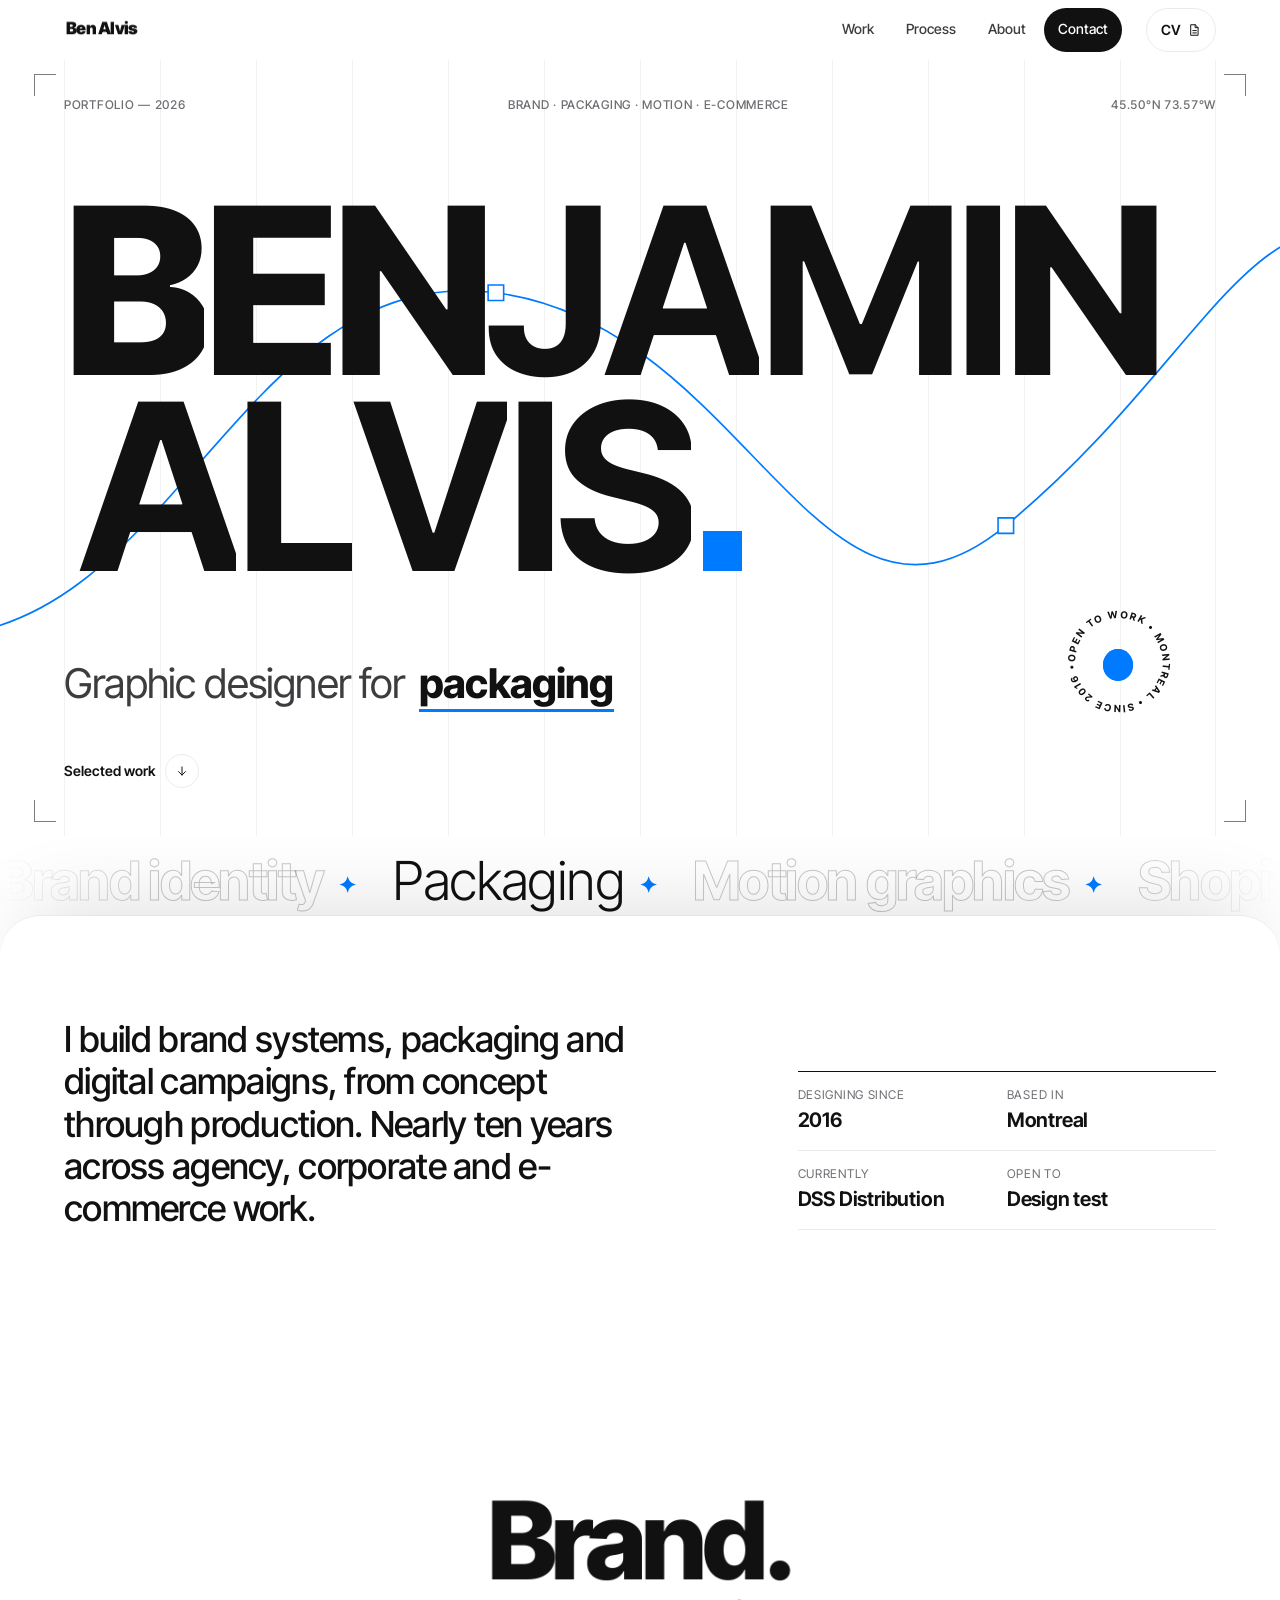
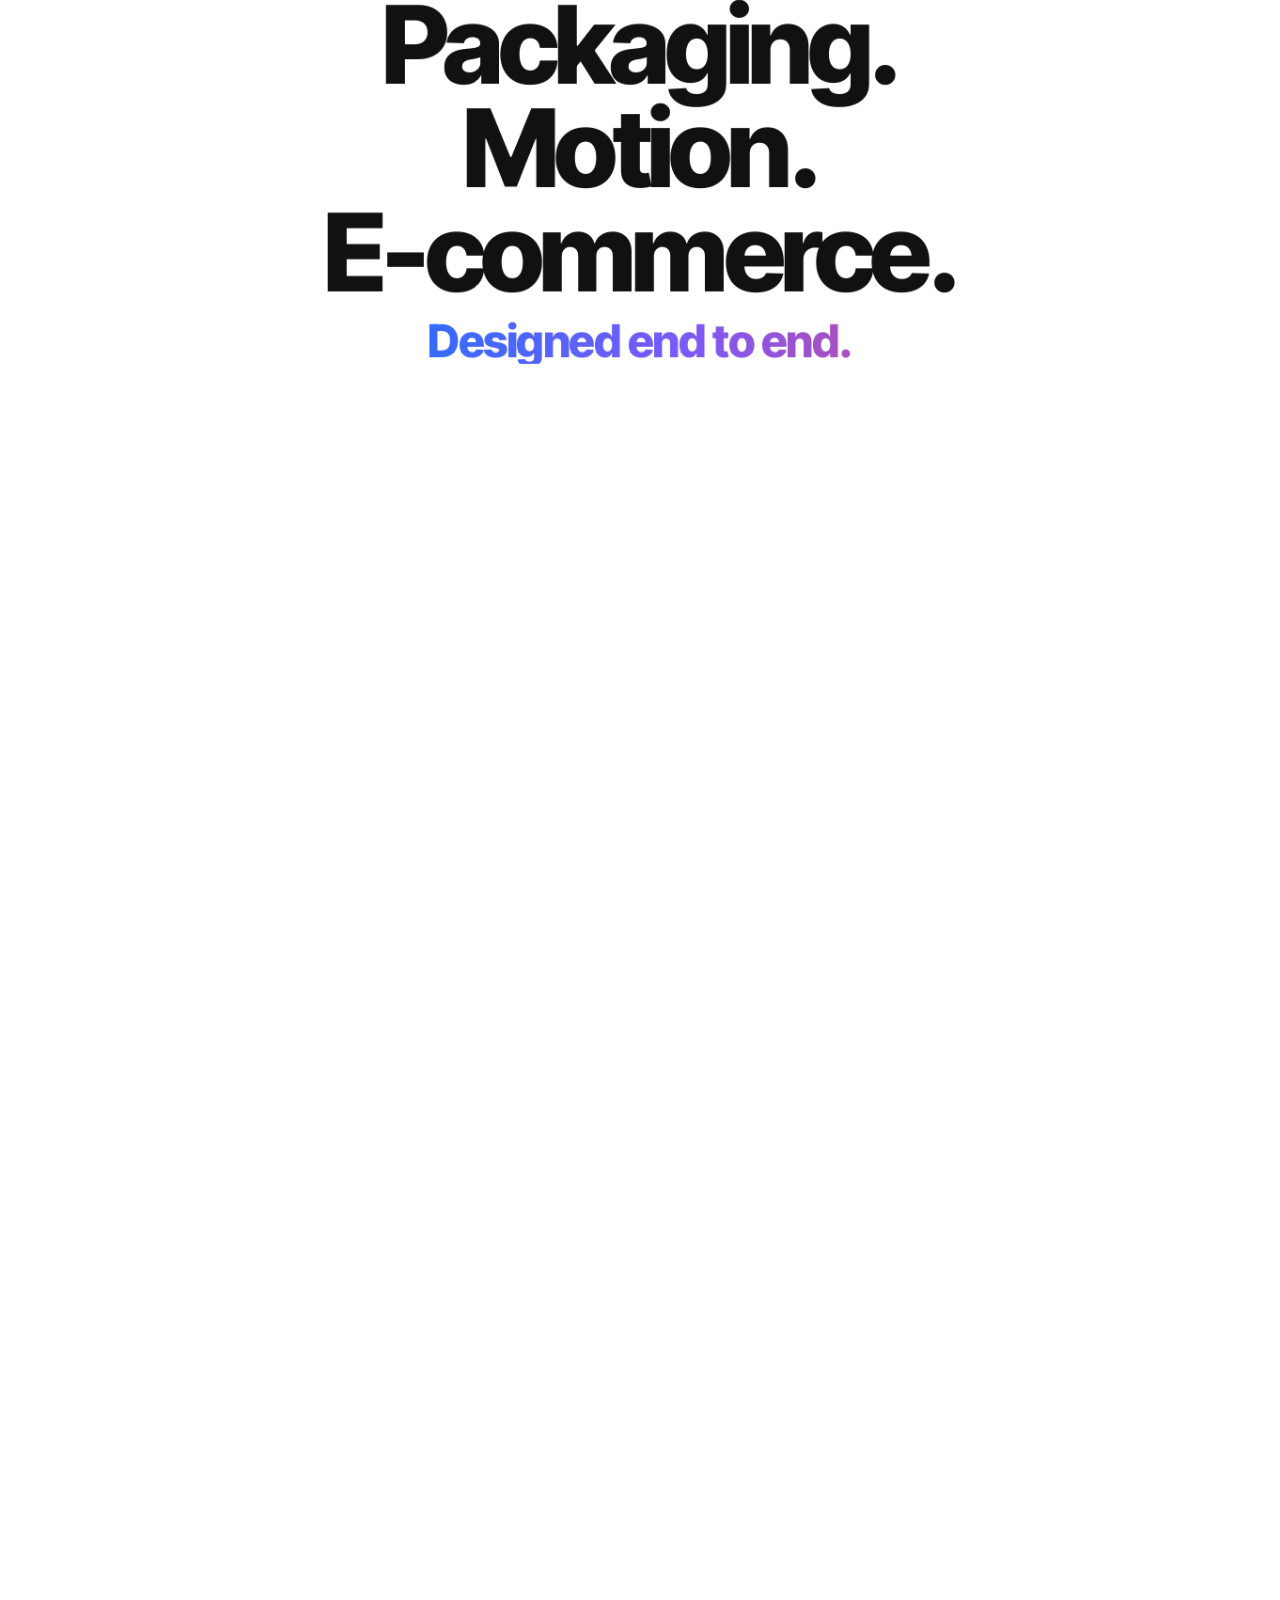
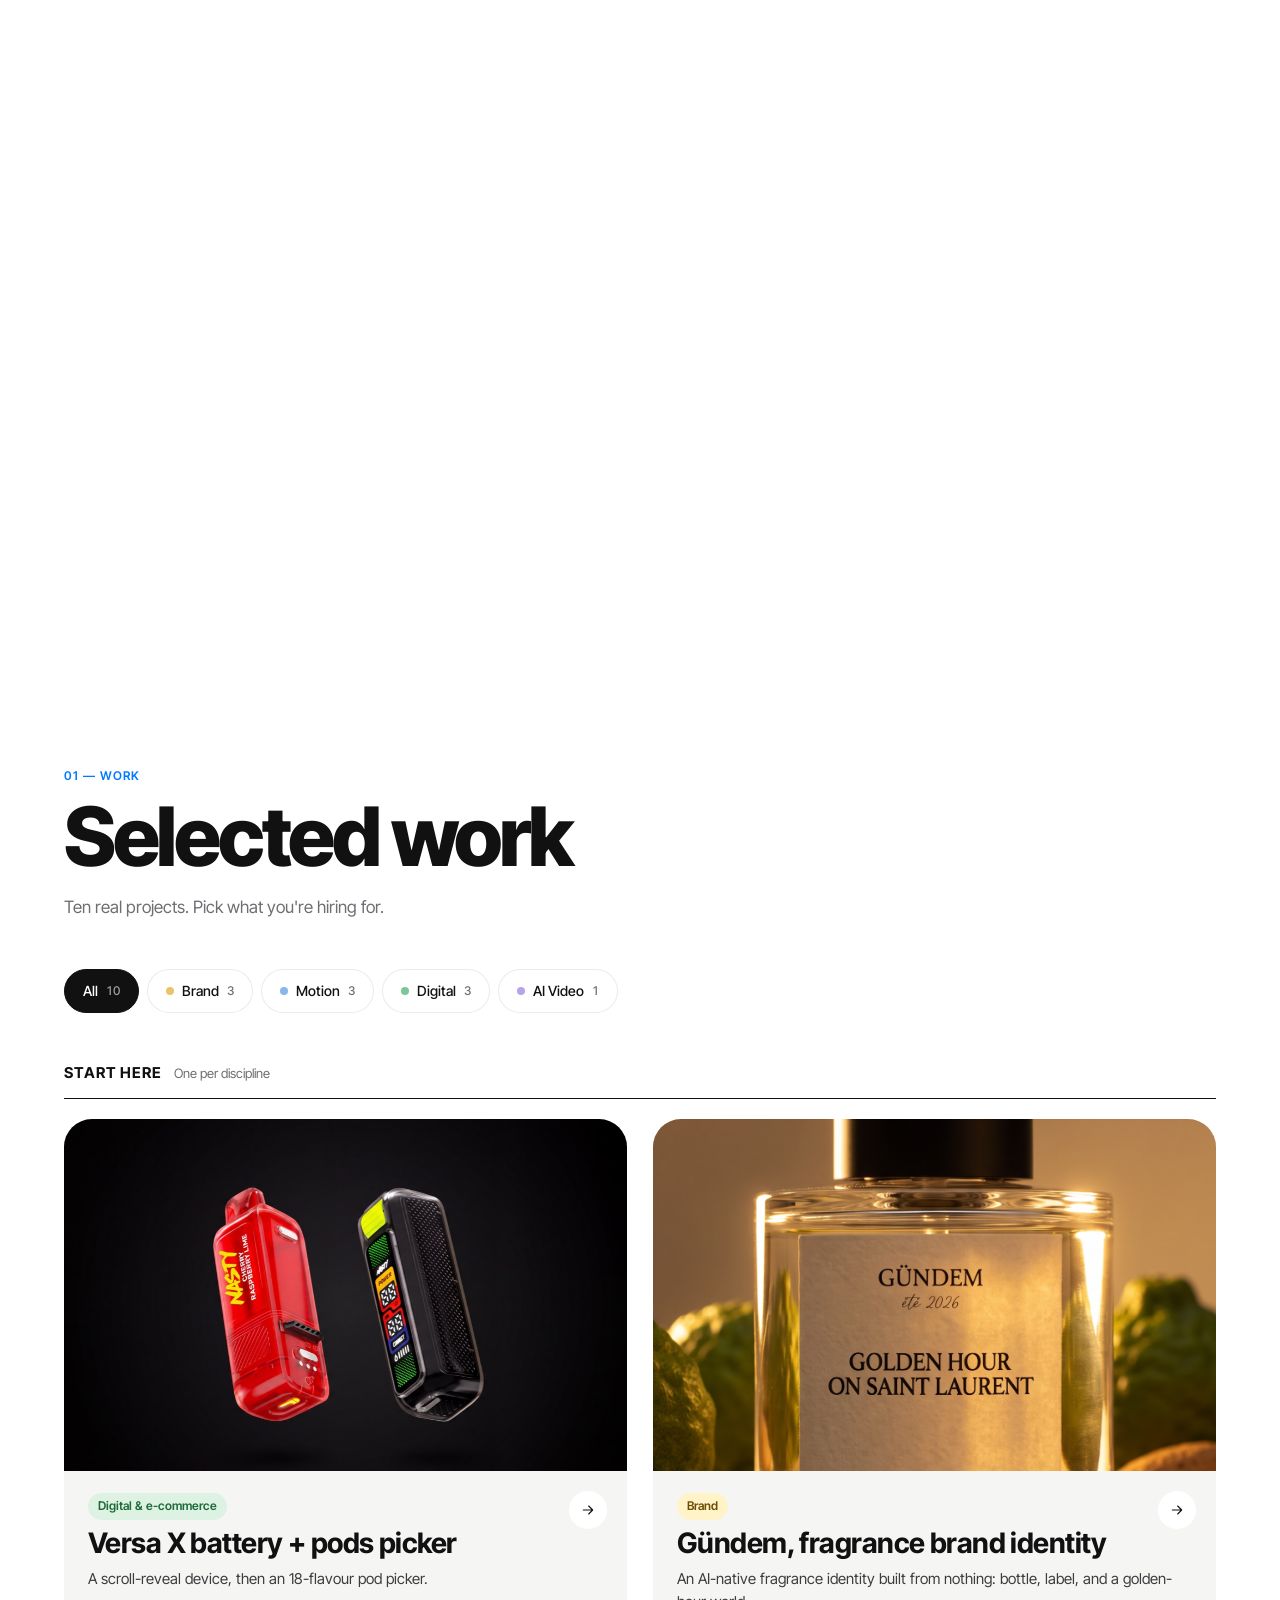
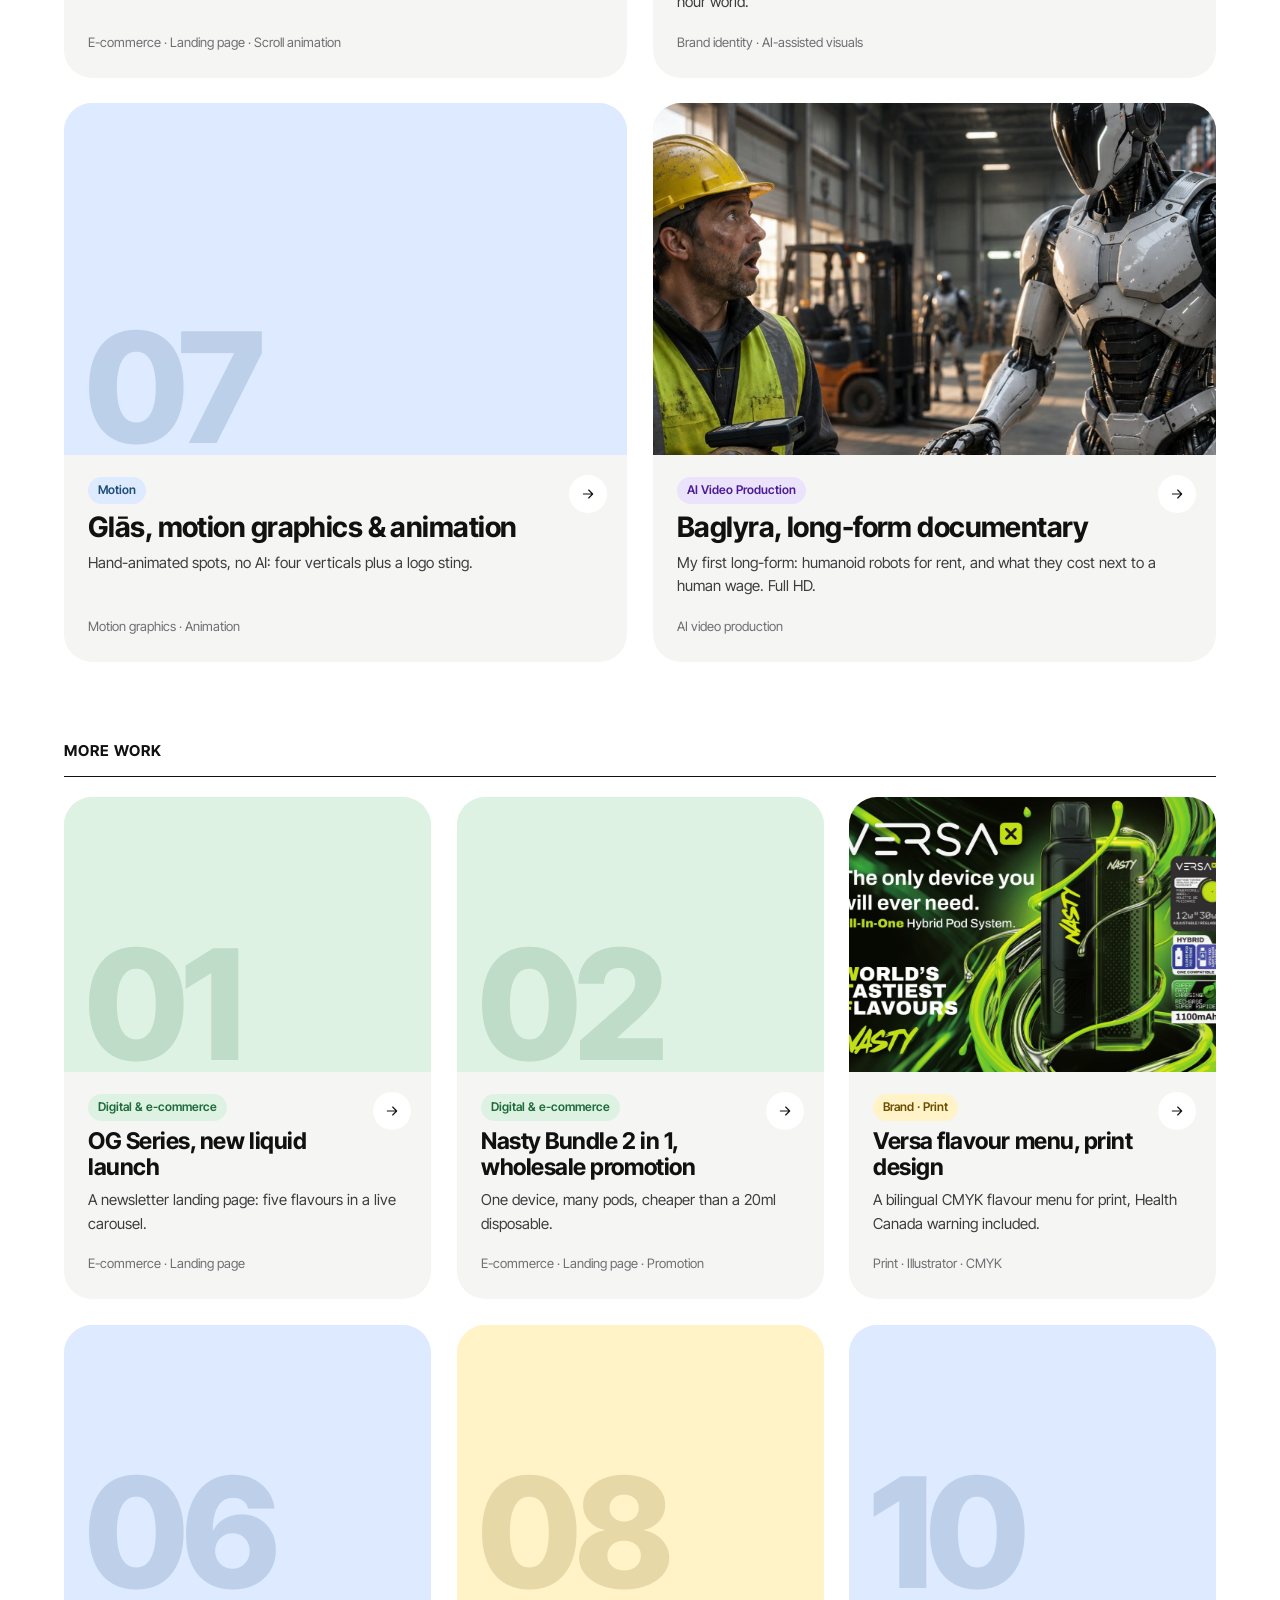
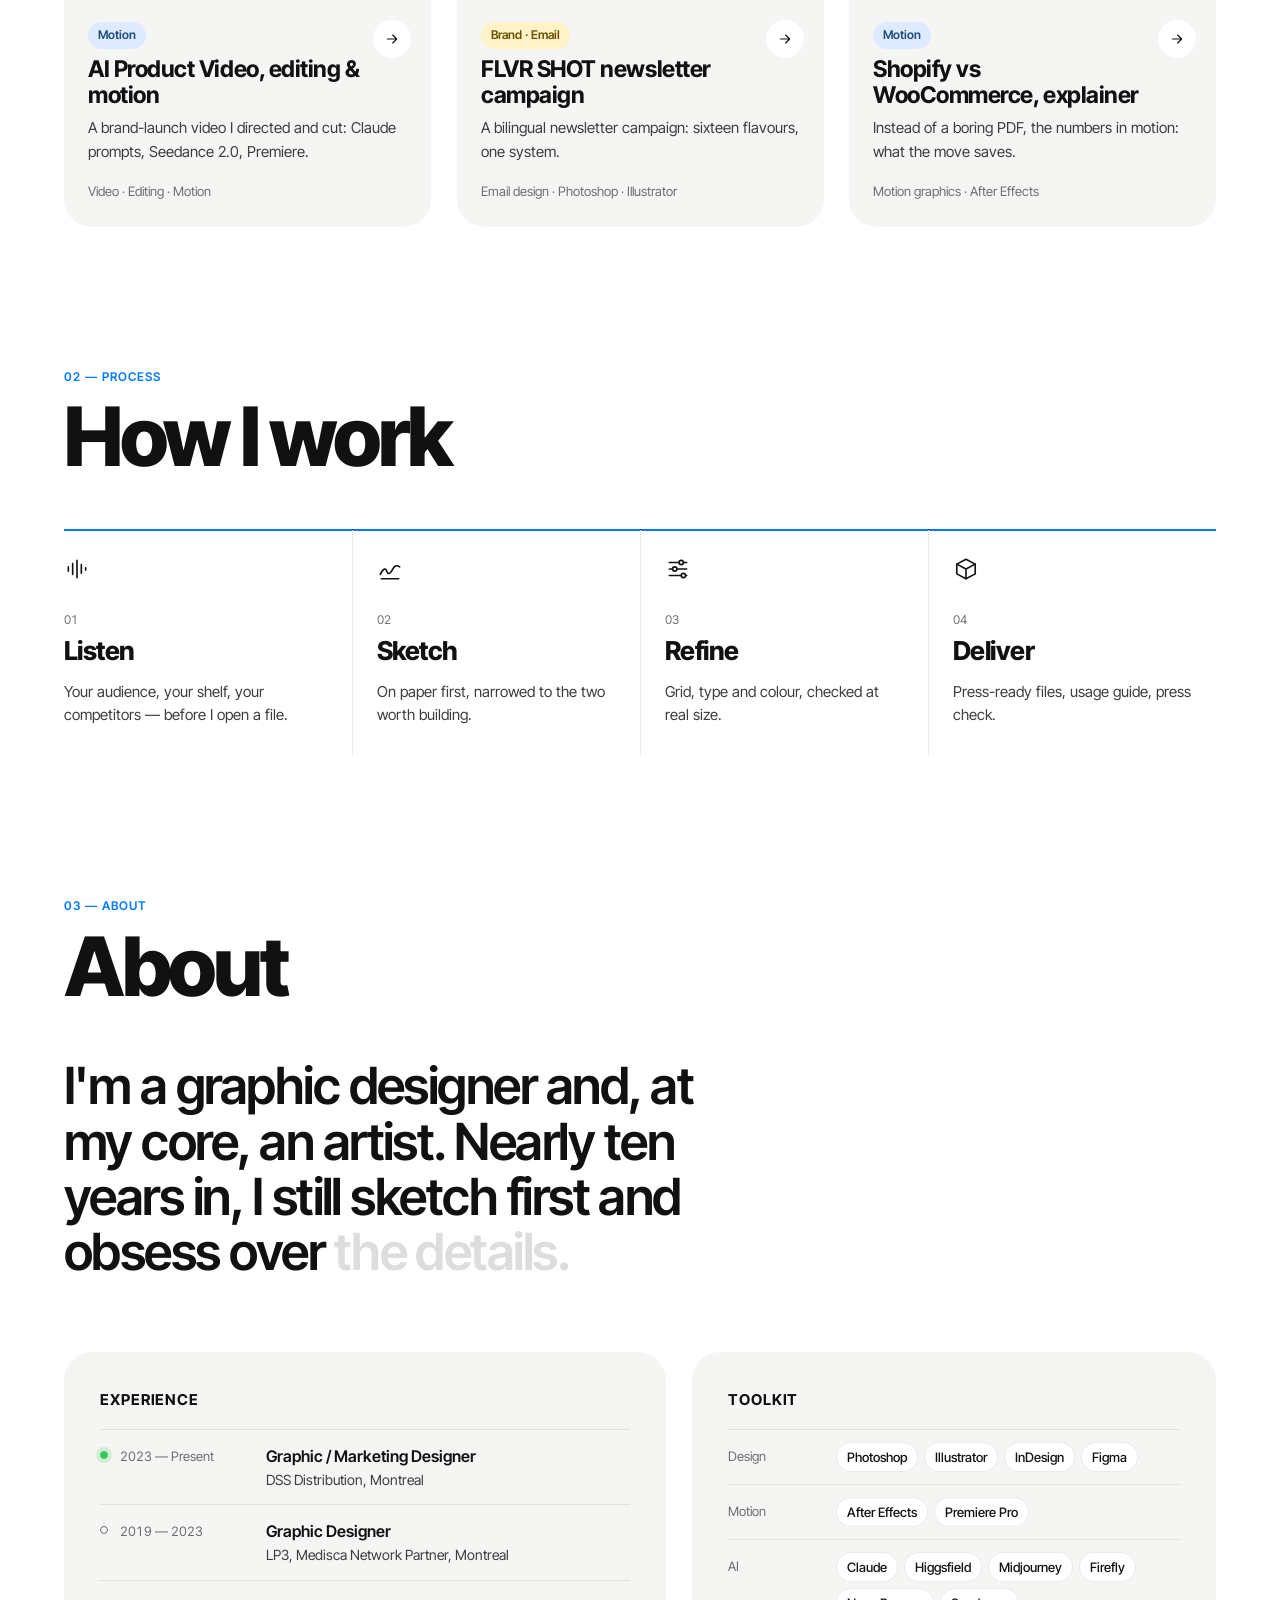
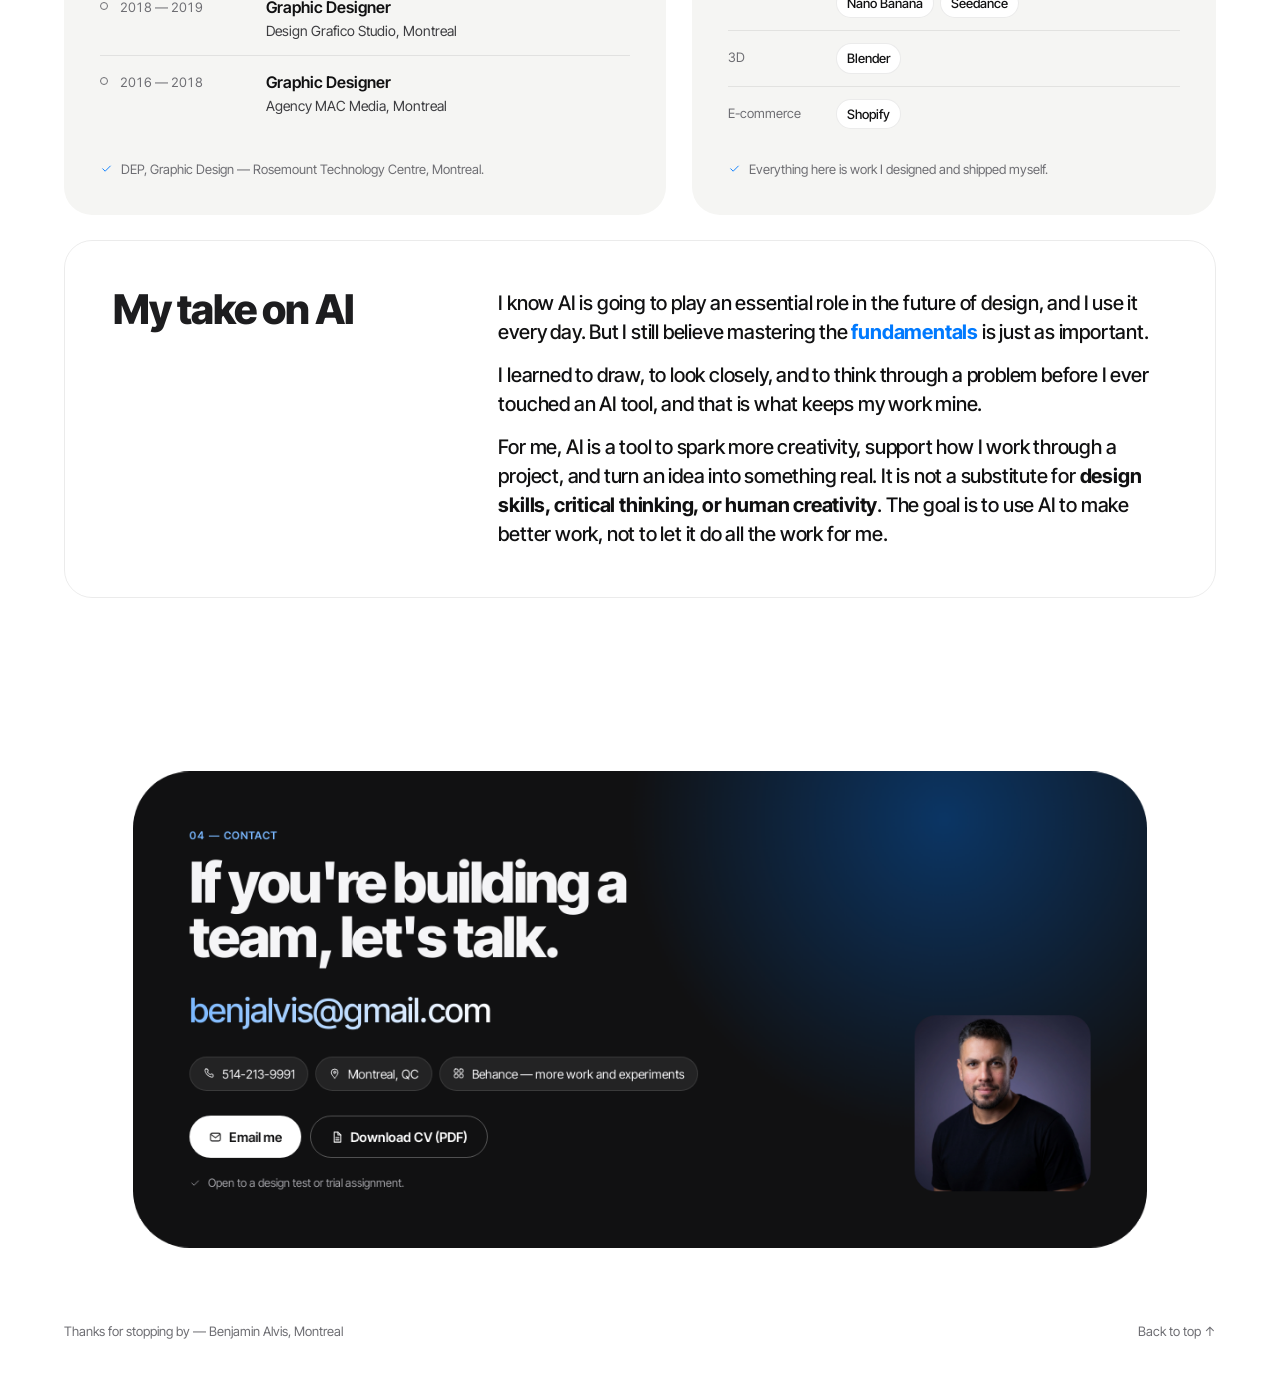
==== index.html @ e48a5027 "Portfolio v5.3: Inter Tight throughout, AI blue gradient restored, Apple HIG audit fixes" ====
<!doctype html>
<html lang="en">
<head>
<meta charset="utf-8">
<meta name="viewport" content="width=device-width, initial-scale=1, viewport-fit=cover">
<title>Benjamin Alvis — Graphic Designer, Montreal</title>
<meta name="description" content="Benjamin Alvis, graphic designer in Montreal. Brand systems, packaging, motion and e-commerce, from concept through production.">
<meta name="theme-color" content="#ffffff">
<link rel="canonical" href="https://dss-ben.github.io/">
<meta property="og:type" content="website">
<meta property="og:title" content="Benjamin Alvis — Graphic Designer, Montreal">
<meta property="og:description" content="Brand systems, packaging, motion and e-commerce, from concept through production.">
<meta property="og:url" content="https://dss-ben.github.io/">
<meta property="og:image" content="https://dss-ben.github.io/assets/ben-portrait.jpg">
<meta name="twitter:card" content="summary_large_image">
<link rel="icon" href="data:image/svg+xml,%3Csvg xmlns='http://www.w3.org/2000/svg' viewBox='0 0 64 64'%3E%3Crect width='64' height='64' rx='14' fill='%23111'/%3E%3Ctext x='9' y='45' font-family='Arial' font-weight='900' font-size='34' fill='%23fff'%3EBA%3C/text%3E%3Crect x='50' y='38' width='7' height='7' fill='%23007AFF'/%3E%3C/svg%3E">
<link rel="preconnect" href="https://fonts.googleapis.com">
<link rel="preconnect" href="https://fonts.gstatic.com" crossorigin>
<link href="https://fonts.googleapis.com/css2?family=Inter+Tight:wght@100..900&display=swap" rel="stylesheet">
<link rel="stylesheet" href="css/styles.css?v=20261127c">
<script>document.documentElement.classList.add('js');</script>
</head>
<body>

<a class="skip-link" href="#work">Skip to work</a>

<svg class="sprite" aria-hidden="true" focusable="false" xmlns="http://www.w3.org/2000/svg">
  <symbol id="i-ear" viewBox="0 0 24 24"><path d="M4 10v4M8 7v10M12 4v16M16 8v8M20 11v2"/></symbol>
  <symbol id="i-sketch" viewBox="0 0 24 24"><path d="M3 17c3-6 5-6 6-3s3 3 5-1 4-5 7-3"/><path d="M4 21h16"/></symbol>
  <symbol id="i-sliders" viewBox="0 0 24 24"><path d="M4 6h9M17 6h3M4 12h3M11 12h9M4 18h11M19 18h1"/><circle cx="15" cy="6" r="2"/><circle cx="9" cy="12" r="2"/><circle cx="17" cy="18" r="2"/></symbol>
  <symbol id="i-box" viewBox="0 0 24 24"><path d="M3.5 7.5L12 3l8.5 4.5v9L12 21l-8.5-4.5v-9z"/><path d="M3.5 7.5L12 12l8.5-4.5M12 12v9"/></symbol>
  <symbol id="i-mail" viewBox="0 0 24 24"><rect x="3" y="5" width="18" height="14" rx="3"/><path d="M4 7l8 6 8-6"/></symbol>
  <symbol id="i-phone" viewBox="0 0 24 24"><path d="M6.5 3.5h3l1.5 4-2 1.3a11 11 0 006.2 6.2l1.3-2 4 1.5v3a2 2 0 01-2 2A16.5 16.5 0 014.5 5.5a2 2 0 012-2z"/></symbol>
  <symbol id="i-grid" viewBox="0 0 24 24"><rect x="3.5" y="3.5" width="7" height="7" rx="2"/><rect x="13.5" y="3.5" width="7" height="7" rx="2"/><rect x="3.5" y="13.5" width="7" height="7" rx="2"/><rect x="13.5" y="13.5" width="7" height="7" rx="2"/></symbol>
  <symbol id="i-pin" viewBox="0 0 24 24"><path d="M12 21s-6.5-5.6-6.5-11a6.5 6.5 0 0113 0c0 5.4-6.5 11-6.5 11z"/><circle cx="12" cy="10" r="2.3"/></symbol>
  <symbol id="i-check" viewBox="0 0 24 24"><path d="M5 12.5l4.5 4.5L19 7.5"/></symbol>
  <symbol id="i-arrow" viewBox="0 0 24 24"><path d="M5 12h14M13 6l6 6-6 6"/></symbol>
  <symbol id="i-down" viewBox="0 0 24 24"><path d="M12 5v14M6 13l6 6 6-6"/></symbol>
  <symbol id="i-doc" viewBox="0 0 24 24"><path d="M7 3h7l5 5v13H7z"/><path d="M14 3v5h5M10 13h6M10 17h6"/></symbol>
</svg>

<header class="site-header">
  <div class="header-inner">
    <a class="brand" href="#top" aria-label="Ben Alvis, Graphic Design — back to top"><span class="ba-logo" id="ba-logo"><span class="ba-logo__sr">Ben Alvis, Graphic Design</span><span class="ba-logo__ph" id="ba-logo-a" aria-hidden="true"></span><span class="ba-logo__ph" id="ba-logo-b" aria-hidden="true"></span></span></a>
    <nav class="nav" aria-label="Primary">
      <a href="#work">Work</a>
      <a href="#process">Process</a>
      <a href="#about">About</a>
      <a href="#contact">Contact</a>
    </nav>
    <a class="header-cv" href="cv/Benjamin-Alvis-CV.pdf">CV<svg class="ico" aria-hidden="true"><use href="#i-doc"/></svg></a>
  </div>
  <span class="scroll-progress" aria-hidden="true"></span>
</header>

<main id="top">

  <!-- ============ HERO: kinetic type on white ============ -->
  <section class="hero" aria-labelledby="hero-name">
    <div class="hero-stage" data-hero>
      <div class="hero-grid" aria-hidden="true"><i></i><i></i><i></i><i></i><i></i><i></i><i></i><i></i><i></i><i></i><i></i><i></i></div>
      <span class="crop crop--tl" aria-hidden="true"></span><span class="crop crop--tr" aria-hidden="true"></span>
      <span class="crop crop--bl" aria-hidden="true"></span><span class="crop crop--br" aria-hidden="true"></span>

      <svg class="pen" viewBox="0 0 1200 700" preserveAspectRatio="xMidYMid slice" aria-hidden="true">
        <path class="pen-path" d="M-40 520 C 180 520, 240 180, 470 210 S 760 560, 930 420 S 1150 120, 1260 160"/>
        <g class="pen-handles">
          <line x1="370" y1="197" x2="570" y2="223"/><circle class="pen-hnd" cx="370" cy="197" r="5"/><circle class="pen-hnd" cx="570" cy="223" r="5"/>
          <line x1="840" y1="494" x2="1020" y2="346"/><circle class="pen-hnd" cx="840" cy="494" r="5"/><circle class="pen-hnd" cx="1020" cy="346" r="5"/>
        </g>
        <rect class="pen-anchor" x="463" y="203" width="14" height="14"/>
        <rect class="pen-anchor" x="923" y="413" width="14" height="14"/>
      </svg>

      <div class="hero-meta hero-meta--top" aria-hidden="true">
        <span data-scramble>Portfolio — 2026</span>
        <span data-scramble class="hide-sm">Brand · Packaging · Motion · E-commerce</span>
        <span data-scramble>45.50°N 73.57°W</span>
      </div>

      <h1 class="hero-name" id="hero-name" aria-label="Benjamin Alvis, graphic designer in Montreal">
        <span class="kt-line" aria-hidden="true">BENJAMIN</span>
        <span class="kt-line" aria-hidden="true">ALVIS<b class="kt-dot"></b></span>
      </h1>

      <div class="select-box" aria-hidden="true">
        <i class="h h1"></i><i class="h h2"></i><i class="h h3"></i><i class="h h4"></i><i class="h h5"></i><i class="h h6"></i><i class="h h7"></i><i class="h h8"></i>
        <span class="select-tag">W <b data-w>0</b> &nbsp;H <b data-h>0</b></span>
      </div>

      <p class="hero-role">
        <span class="hero-role__lead">Graphic designer for</span>
        <span class="rotator" data-words="brand systems|packaging|motion|e-commerce|print|AI video">brand systems</span>
      </p>

      <div class="badge" aria-hidden="true">
        <svg viewBox="0 0 100 100"><defs><path id="badge-circle" d="M50 50 m-38 0 a38 38 0 1 1 76 0 a38 38 0 1 1 -76 0"/></defs>
          <text><textPath href="#badge-circle" textLength="236" lengthAdjust="spacing">OPEN TO WORK • MONTREAL • SINCE 2016 •</textPath></text></svg>
        <span class="badge-core"></span>
      </div>

      <a class="hero-cue" href="#work"><span>Selected work</span><svg class="ico" aria-hidden="true"><use href="#i-down"/></svg></a>
    </div>

    <div class="ticker" aria-hidden="true">
      <div class="ticker-track">
        <span>Brand identity</span><span>Packaging</span><span>Motion graphics</span><span>Shopify</span><span>Print &amp; CMYK</span><span>Art direction</span><span>AI video</span><span>Email design</span>
        <span>Brand identity</span><span>Packaging</span><span>Motion graphics</span><span>Shopify</span><span>Print &amp; CMYK</span><span>Art direction</span><span>AI video</span><span>Email design</span>
      </div>
    </div>
  </section>

  <div class="page-over">
  <!-- ============ INTRO: one line + facts ============ -->
  <section class="intro wrap" aria-label="Introduction">
    <p class="intro-lead" data-scrub>I build brand systems, packaging and digital campaigns, from concept through production. Nearly ten years across agency, corporate and e-commerce work.</p>
    <dl class="facts" data-reveal>
      <div><dt>Designing since</dt><dd data-count="2016" data-from="2006">2016</dd></div>
      <div><dt>Based in</dt><dd>Montreal</dd></div>
      <div><dt>Currently</dt><dd>DSS Distribution</dd></div>
      <div><dt>Open to</dt><dd>Design test</dd></div>
    </dl>
  </section>

  <!-- ============ STATEMENT: pinned, lights up on scroll ============ -->
  <section class="statement" aria-label="What I do">
    <div class="statement-sticky">
      <p class="statement-text" data-statement>
        <span>Brand.</span> <span>Packaging.</span> <span>Motion.</span> <span>E-commerce.</span>
        <span class="statement-end">Designed end to end.</span>
      </p>
    </div>
  </section>

  <!-- ============ WORK ============ -->
  <section id="work" class="section wrap" aria-labelledby="work-title">
    <div class="section-head" data-reveal>
      <p class="eyebrow">01 — Work</p>
      <h2 id="work-title" class="rise"><span>Selected work</span></h2>
      <p class="section-sub">Ten real projects. Pick what you're hiring for.</p>
    </div>

    <div class="filters" role="group" aria-label="Filter projects by discipline" data-reveal>
      <button type="button" class="filter" data-filter="all" aria-pressed="true">All <span class="count">10</span></button>
      <button type="button" class="filter" data-filter="brand" aria-pressed="false"><i style="--c:var(--brand-line)"></i>Brand <span class="count">3</span></button>
      <button type="button" class="filter" data-filter="motion" aria-pressed="false"><i style="--c:var(--motion-line)"></i>Motion <span class="count">3</span></button>
      <button type="button" class="filter" data-filter="digital" aria-pressed="false"><i style="--c:var(--digital-line)"></i>Digital <span class="count">3</span></button>
      <button type="button" class="filter" data-filter="ai-video" aria-pressed="false"><i style="--c:var(--ai-video-line)"></i>AI Video <span class="count">1</span></button>
    </div>
    <p class="visually-hidden" id="filter-status" aria-live="polite">Showing all 10 projects.</p>

    <h3 class="group-title" data-group="start">Start here <span>One per discipline</span></h3>
    <div class="grid grid--feature" data-group="start">
      <article class="card" data-discipline="digital" data-reveal>
        <a class="card-link" href="projects/versa-x-battery-pods/">
          <div class="card-media"><img src="projects/versa-x-battery-pods/assets/versa-x-thumbnail.jpg" alt="Versa X device beside a red Cherry Raspberry Lime pod" loading="lazy" decoding="async"><span class="card-num" aria-hidden="true">03</span></div>
          <div class="card-body">
            <p class="chip chip--digital">Digital &amp; e-commerce</p>
            <h4 class="card-title">Versa X battery + pods picker</h4>
            <p class="card-desc">A scroll-reveal device, then an 18-flavour pod picker.</p>
            <p class="card-tags">E-commerce · Landing page · Scroll animation</p>
            <span class="card-go" aria-hidden="true"><svg class="ico"><use href="#i-arrow"/></svg></span>
          </div>
        </a>
      </article>
      <article class="card" data-discipline="brand" data-reveal>
        <a class="card-link" href="projects/gundem-golden-hour/">
          <div class="card-media"><img src="projects/gundem-golden-hour/gundem-straight-hero.png" alt="Gündem perfume bottle in golden light" loading="lazy" decoding="async"><span class="card-num" aria-hidden="true">05</span></div>
          <div class="card-body">
            <p class="chip chip--brand">Brand</p>
            <h4 class="card-title">Gündem, fragrance brand identity</h4>
            <p class="card-desc">An AI-native fragrance identity built from nothing: bottle, label, and a golden-hour world.</p>
            <p class="card-tags">Brand identity · AI-assisted visuals</p>
            <span class="card-go" aria-hidden="true"><svg class="ico"><use href="#i-arrow"/></svg></span>
          </div>
        </a>
      </article>
      <article class="card" data-discipline="motion" data-reveal>
        <a class="card-link" href="projects/glas-motion/">
          <div class="card-media"><video muted loop playsinline preload="none" data-autoplay poster="projects/glas-motion/glas-logo-sting-poster.jpg" src="projects/glas-motion/glas-logo-sting.mp4" aria-label="Glās logo sting animation"></video><span class="card-num" aria-hidden="true">07</span></div>
          <div class="card-body">
            <p class="chip chip--motion">Motion</p>
            <h4 class="card-title">Glās, motion graphics &amp; animation</h4>
            <p class="card-desc">Hand-animated spots, no AI: four verticals plus a logo sting.</p>
            <p class="card-tags">Motion graphics · Animation</p>
            <span class="card-go" aria-hidden="true"><svg class="ico"><use href="#i-arrow"/></svg></span>
          </div>
        </a>
      </article>
      <article class="card" data-discipline="ai-video" data-reveal>
        <a class="card-link" href="projects/baglyra-humanoid-robots/">
          <div class="card-media"><img src="projects/baglyra-humanoid-robots/card-4x3.jpg" alt="Warehouse worker looking up at a white humanoid robot" loading="lazy" decoding="async"><span class="card-num" aria-hidden="true">09</span></div>
          <div class="card-body">
            <p class="chip chip--ai-video">AI Video Production</p>
            <h4 class="card-title">Baglyra, long-form documentary</h4>
            <p class="card-desc">My first long-form: humanoid robots for rent, and what they cost next to a human wage. Full HD.</p>
            <p class="card-tags">AI video production</p>
            <span class="card-go" aria-hidden="true"><svg class="ico"><use href="#i-arrow"/></svg></span>
          </div>
        </a>
      </article>
    </div>

    <h3 class="group-title" data-group="more">More work</h3>
    <div class="grid" data-group="more">
      <article class="card" data-discipline="digital" data-reveal>
        <a class="card-link" href="projects/og-versa-launch/">
          <div class="card-media"><img src="projects/og-versa-launch/assets/og-hero-banner.jpg" alt="OG Series launch hero banner" loading="lazy" decoding="async"><span class="card-num" aria-hidden="true">01</span></div>
          <div class="card-body">
            <p class="chip chip--digital">Digital &amp; e-commerce</p>
            <h4 class="card-title">OG Series, new liquid launch</h4>
            <p class="card-desc">A newsletter landing page: five flavours in a live carousel.</p>
            <p class="card-tags">E-commerce · Landing page</p>
            <span class="card-go" aria-hidden="true"><svg class="ico"><use href="#i-arrow"/></svg></span>
          </div>
        </a>
      </article>
      <article class="card" data-discipline="digital" data-reveal>
        <a class="card-link" href="projects/nasty-bundle-2in1/">
          <div class="card-media"><img src="projects/nasty-bundle-2in1/assets/bundle-thumbnail.jpg" alt="Nasty Bundle 2 in 1 box, glowing" loading="lazy" decoding="async"><span class="card-num" aria-hidden="true">02</span></div>
          <div class="card-body">
            <p class="chip chip--digital">Digital &amp; e-commerce</p>
            <h4 class="card-title">Nasty Bundle 2 in 1, wholesale promotion</h4>
            <p class="card-desc">One device, many pods, cheaper than a 20ml disposable.</p>
            <p class="card-tags">E-commerce · Landing page · Promotion</p>
            <span class="card-go" aria-hidden="true"><svg class="ico"><use href="#i-arrow"/></svg></span>
          </div>
        </a>
      </article>
      <article class="card" data-discipline="brand" data-reveal>
        <a class="card-link" href="projects/versa-flavour-menu-print/">
          <div class="card-media"><img src="projects/versa-flavour-menu-print/assets/versa-thumbnail.jpg" alt="Versa flavour menu print design" loading="lazy" decoding="async"><span class="card-num" aria-hidden="true">04</span></div>
          <div class="card-body">
            <p class="chip chip--brand">Brand · Print</p>
            <h4 class="card-title">Versa flavour menu, print design</h4>
            <p class="card-desc">A bilingual CMYK flavour menu for print, Health Canada warning included.</p>
            <p class="card-tags">Print · Illustrator · CMYK</p>
            <span class="card-go" aria-hidden="true"><svg class="ico"><use href="#i-arrow"/></svg></span>
          </div>
        </a>
      </article>
      <article class="card" data-discipline="motion" data-reveal>
        <a class="card-link" href="projects/ai-product-video/">
          <div class="card-media"><video muted loop playsinline preload="none" data-autoplay poster="projects/ai-product-video/ai-product-video-poster.jpg" src="projects/ai-product-video/ai-product-video-720.mp4" aria-label="AI product video preview"></video><span class="card-num" aria-hidden="true">06</span></div>
          <div class="card-body">
            <p class="chip chip--motion">Motion</p>
            <h4 class="card-title">AI Product Video, editing &amp; motion</h4>
            <p class="card-desc">A brand-launch video I directed and cut: Claude prompts, Seedance 2.0, Premiere.</p>
            <p class="card-tags">Video · Editing · Motion</p>
            <span class="card-go" aria-hidden="true"><svg class="ico"><use href="#i-arrow"/></svg></span>
          </div>
        </a>
      </article>
      <article class="card" data-discipline="brand" data-reveal>
        <a class="card-link" href="projects/flvr-shot-newsletter-campaign/">
          <div class="card-media"><img src="projects/flvr-shot-newsletter-campaign/assets/3flvr-shot-2.jpg" alt="FLVR SHOT Blue Raspberry newsletter design" loading="lazy" decoding="async"><span class="card-num" aria-hidden="true">08</span></div>
          <div class="card-body">
            <p class="chip chip--brand">Brand · Email</p>
            <h4 class="card-title">FLVR SHOT newsletter campaign</h4>
            <p class="card-desc">A bilingual newsletter campaign: sixteen flavours, one system.</p>
            <p class="card-tags">Email design · Photoshop · Illustrator</p>
            <span class="card-go" aria-hidden="true"><svg class="ico"><use href="#i-arrow"/></svg></span>
          </div>
        </a>
      </article>
      <article class="card" data-discipline="motion" data-reveal>
        <a class="card-link" href="projects/vapeathome-shopify-vs-woocommerce/">
          <div class="card-media"><img src="projects/vapeathome-shopify-vs-woocommerce/card-4x3.jpg" alt="Shopify to WooCommerce, motion graphics explainer" loading="lazy" decoding="async"><span class="card-num" aria-hidden="true">10</span></div>
          <div class="card-body">
            <p class="chip chip--motion">Motion</p>
            <h4 class="card-title">Shopify vs WooCommerce, explainer</h4>
            <p class="card-desc">Instead of a boring PDF, the numbers in motion: what the move saves.</p>
            <p class="card-tags">Motion graphics · After Effects</p>
            <span class="card-go" aria-hidden="true"><svg class="ico"><use href="#i-arrow"/></svg></span>
          </div>
        </a>
      </article>
    </div>
  </section>

  <!-- ============ PROCESS ============ -->
  <section id="process" class="section wrap" aria-labelledby="process-title">
    <div class="section-head" data-reveal>
      <p class="eyebrow">02 — Process</p>
      <h2 id="process-title" class="rise"><span>How I work</span></h2>
    </div>
    <ol class="process">
      <li data-reveal><svg class="step-ico" aria-hidden="true"><use href="#i-ear"/></svg><span class="step-num">01</span><h3>Listen</h3><p>Your audience, your shelf, your competitors — before I open a file.</p></li>
      <li data-reveal><svg class="step-ico" aria-hidden="true"><use href="#i-sketch"/></svg><span class="step-num">02</span><h3>Sketch</h3><p>On paper first, narrowed to the two worth building.</p></li>
      <li data-reveal><svg class="step-ico" aria-hidden="true"><use href="#i-sliders"/></svg><span class="step-num">03</span><h3>Refine</h3><p>Grid, type and colour, checked at real size.</p></li>
      <li data-reveal><svg class="step-ico" aria-hidden="true"><use href="#i-box"/></svg><span class="step-num">04</span><h3>Deliver</h3><p>Press-ready files, usage guide, press check.</p></li>
    </ol>
  </section>

  <!-- ============ ABOUT ============ -->
  <section id="about" class="section wrap" aria-labelledby="about-title">
    <div class="section-head" data-reveal>
      <p class="eyebrow">03 — About</p>
      <h2 id="about-title" class="rise"><span>About</span></h2>
    </div>
    <p class="about-lead" data-scrub>I'm a graphic designer and, at my core, an artist. Nearly ten years in, I still sketch first and obsess over the details.</p>

    <div class="about-grid">
      <div class="panel" data-reveal>
        <h3 class="panel-title">Experience</h3>
        <ol class="timeline">
          <li class="is-current"><span class="tl-years">2023 — Present</span><span class="tl-role">Graphic / Marketing Designer</span><span class="tl-org">DSS Distribution, Montreal</span></li>
          <li><span class="tl-years">2019 — 2023</span><span class="tl-role">Graphic Designer</span><span class="tl-org">LP3, Medisca Network Partner, Montreal</span></li>
          <li><span class="tl-years">2018 — 2019</span><span class="tl-role">Graphic Designer</span><span class="tl-org">Design Grafico Studio, Montreal</span></li>
          <li><span class="tl-years">2016 — 2018</span><span class="tl-role">Graphic Designer</span><span class="tl-org">Agency MAC Media, Montreal</span></li>
        </ol>
        <p class="panel-note"><svg class="ico" aria-hidden="true"><use href="#i-check"/></svg>DEP, Graphic Design — Rosemount Technology Centre, Montreal.</p>
      </div>

      <div class="panel" data-reveal>
        <h3 class="panel-title">Toolkit</h3>
        <dl class="toolkit">
          <div><dt>Design</dt><dd><span>Photoshop</span><span>Illustrator</span><span>InDesign</span><span>Figma</span></dd></div>
          <div><dt>Motion</dt><dd><span>After Effects</span><span>Premiere Pro</span></dd></div>
          <div><dt>AI</dt><dd><span>Claude</span><span>Higgsfield</span><span>Midjourney</span><span>Firefly</span><span>Nano Banana</span><span>Seedance</span></dd></div>
          <div><dt>3D</dt><dd><span>Blender</span></dd></div>
          <div><dt>E-commerce</dt><dd><span>Shopify</span></dd></div>
        </dl>
        <p class="panel-note"><svg class="ico" aria-hidden="true"><use href="#i-check"/></svg>Everything here is work I designed and shipped myself.</p>
      </div>
    </div>

    <aside class="ai-note" id="ai" aria-labelledby="ai-note-title" data-reveal>
      <h3 class="ai-note-title" id="ai-note-title">My take on AI</h3>
      <div class="ai-note-body">
        <p>I know AI is going to play an essential role in the future of design, and I use it every day. But I still believe mastering the <strong class="ai-note-accent">fundamentals</strong> is just as important.</p>
        <p>I learned to draw, to look closely, and to think through a problem before I ever touched an AI tool, and that is what keeps my work mine.</p>
        <p>For me, AI is a tool to spark more creativity, support how I work through a project, and turn an idea into something real. It is not a substitute for <strong class="ai-note-strong">design skills, critical thinking, or human creativity</strong>. The goal is to use AI to make better work, not to let it do all the work for me.</p>
      </div>
    </aside>
  </section>

  <!-- ============ CONTACT ============ -->
  <section id="contact" class="section wrap" aria-labelledby="contact-title">
    <div class="contact-card" data-reveal>
      <span class="spot" aria-hidden="true"></span>
      <div class="contact-main">
        <p class="eyebrow eyebrow--dark">04 — Contact</p>
        <h2 id="contact-title" class="contact-title">If you're building a team, let's talk.</h2>
        <p class="contact-email"><a href="mailto:benjalvis@gmail.com">benjalvis@gmail.com</a></p>
        <ul class="contact-rows">
          <li><svg class="ico" aria-hidden="true"><use href="#i-phone"/></svg><a href="tel:+15142139991">514-213-9991</a></li>
          <li><svg class="ico" aria-hidden="true"><use href="#i-pin"/></svg>Montreal, QC</li>
          <li><svg class="ico" aria-hidden="true"><use href="#i-grid"/></svg><a href="https://www.behance.net/benjalvis" rel="noopener">Behance — more work and experiments</a></li>
        </ul>
        <div class="contact-actions">
          <a class="btn btn--light" href="mailto:benjalvis@gmail.com"><svg class="ico" aria-hidden="true"><use href="#i-mail"/></svg>Email me</a>
          <a class="btn btn--ghost" href="cv/Benjamin-Alvis-CV.pdf"><svg class="ico" aria-hidden="true"><use href="#i-doc"/></svg>Download CV (PDF)</a>
        </div>
        <p class="contact-note"><svg class="ico" aria-hidden="true"><use href="#i-check"/></svg>Open to a design test or trial assignment.</p>
      </div>
      <img class="contact-portrait" src="assets/ben-portrait.jpg" alt="Portrait of Benjamin Alvis" width="200" height="200" loading="lazy">
    </div>
  </section>
  </div>
</main>

<footer class="site-footer wrap">
  <p>Thanks for stopping by — Benjamin Alvis, Montreal</p>
  <a href="#top">Back to top ↑</a>
</footer>

<script src="js/hero.js?v=20261127c"></script>
<script src="js/main.js?v=20261127c"></script>
<script src="js/motion.js?v=20261127c"></script>
<script src="js/logo.js?v=20261127c"></script>
</body>
</html>
---- css/styles.css ----
/* ==========================================================================
   Benjamin Alvis — Portfolio v5.3
   White, Swiss grid, kinetic type. Inter Tight throughout (variable wght),
   one accent: #007AFF.
   1. Tokens   2. Base   3. Header   4. Hero   5. Intro   6. Work
   7. Process  8. About  9. Contact  10. Footer  11. Motion & a11y
   ========================================================================== */

/* ---------- 1. Tokens ---------- */
:root {
  --bg: #ffffff;
  --surface: #f5f5f3;
  --ink: #111112;
  --ink-2: #3d3d40;
  --grey: #6e6e73;
  --line: rgba(0, 0, 0, .08);
  --accent: #007AFF;
  --accent-deep: #0062cc;

  --brand: #fff3c7;  --brand-ink: #6b4e00;  --brand-line: #e9c46a;
  --motion: #ddeaff; --motion-ink: #1f4e79; --motion-line: #8ab6e8;
  --digital: #ddf2e3; --digital-ink: #1f6b3a; --digital-line: #7cc79a;
  --ai-video: #ebe3fb; --ai-video-ink: #4c1d95; --ai-video-line: #b7a3e8;

  --display: "Inter Tight", "Helvetica Neue", Arial, sans-serif;
  --text: "Inter Tight", "Helvetica Neue", Arial, sans-serif;

  --pad: clamp(20px, 5vw, 72px);
  --max: 1280px;
  --r-xl: 28px;
  --r-lg: 20px;
  --r-sm: 12px;
  --ease-out: cubic-bezier(.22, 1, .36, 1);
  --ease-snap: cubic-bezier(.34, 1.56, .64, 1);
  --header-h: 60px;
}

/* ---------- 2. Base ---------- */
*, *::before, *::after { box-sizing: border-box; }
html { scroll-padding-top: calc(var(--header-h) + 24px); scroll-behavior: smooth; }
body {
  margin: 0; background: var(--bg); color: var(--ink);
  font-family: var(--text); font-size: 16px; line-height: 1.55;
  -webkit-font-smoothing: antialiased; text-rendering: optimizeLegibility;
  overflow-x: clip;
}
a { color: inherit; text-decoration: none; }
h1, h2, h3, h4, p, dl, dd, figure { margin: 0; }
ul, ol { list-style: none; margin: 0; padding: 0; }
img, video { display: block; max-width: 100%; }
:focus-visible { outline: 2px solid var(--accent); outline-offset: 3px; border-radius: 6px; }
.sprite { position: absolute; width: 0; height: 0; overflow: hidden; }
.ico { width: 1em; height: 1em; flex: none; fill: none; stroke: currentColor; stroke-width: 1.7; stroke-linecap: round; stroke-linejoin: round; vertical-align: -0.14em; }
.visually-hidden { position: absolute !important; width: 1px; height: 1px; overflow: hidden; clip: rect(0 0 0 0); white-space: nowrap; }
.skip-link { position: absolute; left: 12px; top: -60px; z-index: 100; background: var(--ink); color: #fff; padding: 10px 16px; border-radius: 10px; transition: top .2s; }
.skip-link:focus { top: 12px; }
.wrap { width: 100%; max-width: calc(var(--max) + var(--pad) * 2); margin-inline: auto; padding-inline: var(--pad); }
.muted { color: var(--grey); }

/* ---------- 3. Header ---------- */
.site-header {
  position: sticky; top: 0; z-index: 50;
  padding-top: env(safe-area-inset-top, 0px);
  background: rgba(255, 255, 255, .78);
  -webkit-backdrop-filter: saturate(180%) blur(20px);
  backdrop-filter: saturate(180%) blur(20px);
  transition: box-shadow .4s var(--ease-out);
}
.site-header.is-scrolled { box-shadow: 0 1px 0 var(--line); }
.header-inner {
  max-width: calc(var(--max) + var(--pad) * 2); margin-inline: auto; padding-inline: var(--pad);
  height: var(--header-h); display: flex; align-items: center; gap: 24px;
}
.brand { display: inline-flex; align-items: center; }
.nav { display: flex; gap: 4px; margin-left: auto; }
.nav a {
  font-size: 14px; font-weight: 500; color: var(--ink-2);
  min-height: 44px; padding: 10px 14px; border-radius: 999px; transition: background-color .25s, color .25s;
}
.nav a:hover { background: rgba(0, 0, 0, .05); color: var(--ink); }
.nav a.is-active { background: var(--ink); color: #fff; }
.header-cv {
  display: inline-flex; align-items: center; gap: 6px; font-size: 14px; font-weight: 600;
  min-height: 44px; padding: 10px 14px; border-radius: 999px; border: 1px solid var(--line); transition: border-color .25s, background-color .25s;
}
.header-cv:hover { border-color: var(--ink); }
.scroll-progress {
  position: absolute; left: 0; bottom: 0; height: 2px; width: 100%;
  background: var(--accent); transform-origin: 0 50%; transform: scaleX(var(--progress, 0));
}

/* header logo loop */
.ba-logo { display: inline-grid; position: relative; font-family: var(--display); font-size: 17px; line-height: 1; color: var(--ink); white-space: pre; user-select: none; }
.ba-logo__ph { grid-area: 1 / 1; position: relative; overflow: hidden; padding: 0.1em 0.12em 0.24em; }
.ba-logo__ch { display: inline-block; will-change: transform; transform: translateY(1.4em); }
.ba-logo__sr { position: absolute; width: 1px; height: 1px; overflow: hidden; clip: rect(0 0 0 0); white-space: nowrap; }

/* ---------- 4. Hero ---------- */
.hero { position: sticky; top: var(--header-h); z-index: 0; }
.hero-stage, .ticker { transform-origin: 50% 30%; will-change: transform, opacity; }
.page-over {
  position: relative; z-index: 1; background: var(--bg);
  border-radius: 40px 40px 0 0;
  box-shadow: 0 -1px 0 rgba(0, 0, 0, .04), 0 -40px 80px -30px rgba(0, 0, 0, .12);
}
.hero-stage {
  position: relative; isolation: isolate;
  min-height: clamp(560px, calc(100svh - var(--header-h) - 64px), 920px);
  display: grid; grid-template-rows: auto 1fr auto auto; align-content: stretch;
  padding: clamp(20px, 3vw, 36px) var(--pad) clamp(28px, 4vw, 48px);
  max-width: calc(var(--max) + var(--pad) * 2); margin-inline: auto;
  overflow: hidden;
}

/* Swiss grid: 12 hairlines draw down */
.hero-grid { position: absolute; inset: 0 var(--pad); display: grid; grid-template-columns: repeat(12, 1fr); z-index: -2; pointer-events: none; }
.hero-grid i { border-left: 1px solid rgba(0, 0, 0, .05); transform-origin: top; transform: scaleY(0); transition: transform 1.4s var(--ease-out); transition-delay: calc(var(--i) * 45ms); }
.hero-grid i:last-child { border-right: 1px solid rgba(0, 0, 0, .05); }
.is-in .hero-grid i { transform: scaleY(1); }

/* print crop marks */
.crop { position: absolute; width: 22px; height: 22px; z-index: 1; opacity: 0; transition: opacity .6s var(--ease-out), transform .9s var(--ease-out); }
.crop::before, .crop::after { content: ""; position: absolute; background: var(--ink); }
.crop::before { width: 22px; height: 1px; }
.crop::after { width: 1px; height: 22px; }
.crop--tl { top: 14px; left: calc(var(--pad) - 30px); transform: translate(-12px, -12px); }
.crop--tr { top: 14px; right: calc(var(--pad) - 30px); transform: translate(12px, -12px); }
.crop--tr::before { right: 0; } .crop--tr::after { right: 0; }
.crop--bl { bottom: 14px; left: calc(var(--pad) - 30px); transform: translate(-12px, 12px); }
.crop--bl::before, .crop--br::before { bottom: 0; } .crop--bl::after, .crop--br::after { bottom: 0; }
.crop--br { bottom: 14px; right: calc(var(--pad) - 30px); transform: translate(12px, 12px); }
.crop--br::before, .crop--br::after { right: 0; }
.is-in .crop { opacity: .55; transform: none; }

/* pen-tool bezier */
.pen { position: absolute; inset: 0; width: 100%; height: 100%; z-index: -1; pointer-events: none; overflow: visible; }
.pen-path { fill: none; stroke: var(--accent); stroke-width: 1.5; stroke-dasharray: var(--len, 2400); stroke-dashoffset: var(--len, 2400); transition: stroke-dashoffset 2.2s cubic-bezier(.65, 0, .35, 1) .35s; }
.is-in .pen-path { stroke-dashoffset: 0; }
.pen-handles line { stroke: var(--accent); stroke-width: 1; opacity: .5; vector-effect: non-scaling-stroke; }
.pen-hnd { fill: #fff; stroke: var(--accent); stroke-width: 1.4; vector-effect: non-scaling-stroke; }
.pen-anchor { fill: #fff; stroke: var(--accent); stroke-width: 1.6; vector-effect: non-scaling-stroke; }
.pen-handles, .pen-anchor { opacity: 0; transition: opacity .5s var(--ease-out) 1.6s; }
.is-in .pen-handles { opacity: 1; }
.is-in .pen-anchor { opacity: 1; }
.hero-stage.is-settled .pen-handles { opacity: 0; transition-delay: 0s; transition-duration: 1.2s; }

/* meta labels */
.hero-meta { display: flex; justify-content: space-between; gap: 16px; font-family: var(--display); font-size: 12px; font-weight: 500; letter-spacing: .06em; text-transform: uppercase; color: var(--grey); font-variant-numeric: tabular-nums; }

/* name */
.hero-name {
  align-self: center; justify-self: start; position: relative; z-index: 2;
  font-family: var(--display); font-weight: 800; line-height: .84; letter-spacing: -0.035em;
  font-size: var(--name-size, 18vw); color: var(--ink);
  margin-top: clamp(16px, 3vw, 40px);
}
.kt-line { display: block; width: max-content; white-space: nowrap; }
.kt-line + .kt-line { padding-left: .06em; }
.kt-clip { display: inline-block; overflow: hidden; vertical-align: top; padding: .04em 0 .02em; margin: -.04em 0 -.02em; }
.kt-ch { display: inline-block; will-change: transform, font-variation-settings; transform: translateY(110%); font-variation-settings: "wght" 100; }
html:not(.js) .kt-ch { transform: none; font-variation-settings: "wght" 800; }
.kt-dot { display: inline-block; width: .17em; height: .17em; margin-left: .05em; background: var(--accent); transform: scale(0); transition: transform .7s var(--ease-snap) 1.35s; }
.is-in .kt-dot { transform: scale(1); }
html:not(.js) .kt-dot { transform: none; }
html:not(.js) .rise > span { transform: none; }

/* Illustrator-style selection box */
.select-box { position: absolute; z-index: 3; pointer-events: none; border: 1px solid var(--accent); opacity: 0; transform: scale(1.04); transition: opacity .35s, transform .6s var(--ease-snap); }
.select-box.on { opacity: 1; transform: none; }
.select-box.off { opacity: 0; transform: none; transition: opacity .8s; }
.select-box .h { position: absolute; width: 9px; height: 9px; background: #fff; border: 1px solid var(--accent); transform: translate(-50%, -50%) scale(0); transition: transform .45s var(--ease-snap); transition-delay: calc(var(--k) * 40ms + 120ms); }
.select-box.on .h { transform: translate(-50%, -50%) scale(1); }
.h1 { left: 0; top: 0; --k: 0; } .h2 { left: 50%; top: 0; --k: 1; } .h3 { left: 100%; top: 0; --k: 2; } .h4 { left: 100%; top: 50%; --k: 3; }
.h5 { left: 100%; top: 100%; --k: 4; } .h6 { left: 50%; top: 100%; --k: 5; } .h7 { left: 0; top: 100%; --k: 6; } .h8 { left: 0; top: 50%; --k: 7; }
.select-tag { position: absolute; left: 50%; top: calc(100% + 12px); transform: translateX(-50%); background: var(--accent); color: #fff; font: 600 11px/1 var(--text); padding: 5px 8px; border-radius: 4px; white-space: nowrap; font-variant-numeric: tabular-nums; }
.select-tag b { font-weight: 600; }

/* role rotator */
.hero-role {
  position: relative; z-index: 2; display: flex; flex-wrap: wrap; align-items: baseline; gap: .35em;
  font-family: var(--display); font-size: clamp(22px, 3.2vw, 44px); line-height: 1.1; letter-spacing: -0.02em; font-weight: 400;
  margin-top: clamp(18px, 3vw, 36px); color: var(--ink-2);
  opacity: 0; transform: translateY(14px); transition: opacity .8s var(--ease-out) 1.5s, transform .8s var(--ease-out) 1.5s;
}
.is-in .hero-role { opacity: 1; transform: none; }
.rotator { position: relative; display: inline-flex; color: var(--ink); font-weight: 750; overflow: hidden; padding-bottom: .16em; margin-bottom: -.16em; transition: width .5s var(--ease-out); }
.rotator .rc { display: inline-block; white-space: pre; }
.rotator .rc > span { display: inline-block; white-space: pre; transition: transform .6s var(--ease-out), font-variation-settings .9s var(--ease-out); transition-delay: calc(var(--i) * 22ms); font-variation-settings: "wght" 750; }
.rotator .rc.enter > span { transform: translateY(105%); font-variation-settings: "wght" 300; }
.rotator .rc.leave > span { transform: translateY(-105%); font-variation-settings: "wght" 900; }
.rotator::after { content: ""; position: absolute; left: 0; right: 0; bottom: .02em; height: .07em; background: var(--accent); transform-origin: left; transform: scaleX(var(--u, 1)); transition: transform .7s var(--ease-out); }

/* rotating badge */
.badge { position: absolute; z-index: 2; right: calc(var(--pad) + 40px); bottom: clamp(70px, 9vw, 110px); width: clamp(92px, 9vw, 124px); aspect-ratio: 1; opacity: 0; transform: scale(.6) rotate(-40deg); transition: opacity .6s, transform 1s var(--ease-snap) 1.9s; }
.is-in .badge { opacity: 1; transform: none; transition-delay: 1.9s; }
.badge svg { width: 100%; height: 100%; animation: spin 18s linear infinite; }
.badge text { font: 700 8.6px var(--display); letter-spacing: .1em; fill: var(--ink); }
.badge-core { position: absolute; inset: 37%; border-radius: 50%; background: var(--accent); }
.badge-core::after { content: ""; position: absolute; inset: 0; border-radius: 50%; background: var(--accent); animation: ping 2.4s var(--ease-out) infinite; }
@keyframes spin { to { transform: rotate(360deg); } }
@keyframes ping { 0% { transform: scale(1); opacity: .5; } 100% { transform: scale(2.6); opacity: 0; } }

/* scroll cue */
.hero-cue { position: relative; z-index: 2; justify-self: start; display: inline-flex; align-items: center; gap: 10px; margin-top: clamp(24px, 4vw, 48px); font-size: 14px; font-weight: 600; opacity: 0; transition: opacity .8s 2.1s; }
.hero-cue .ico { width: 34px; height: 34px; padding: 9px; border-radius: 50%; border: 1px solid var(--line); animation: bob 2.4s ease-in-out infinite; }
.hero-cue:hover .ico { border-color: var(--ink); }
.is-in .hero-cue { opacity: 1; }
@keyframes bob { 50% { transform: translateY(4px); } }

/* ticker: fades into the page at both edges */
.ticker { overflow: hidden; padding: 18px 0 8px; -webkit-mask-image: linear-gradient(90deg, transparent, #000 12%, #000 88%, transparent); mask-image: linear-gradient(90deg, transparent, #000 12%, #000 88%, transparent); }
.ticker-track { display: flex; width: max-content; animation: marquee 38s linear infinite; }
.ticker span { font-family: var(--display); font-size: clamp(28px, 4.2vw, 60px); line-height: 1; letter-spacing: -0.03em; padding-right: .7em; color: transparent; -webkit-text-stroke: 1px rgba(0, 0, 0, .22); white-space: nowrap; font-weight: 700; }
.ticker span:nth-child(3n+2) { color: var(--ink); -webkit-text-stroke: 0; font-variation-settings: "wght" 300; }
.ticker span::after { content: "✦"; display: inline-block; margin-left: .7em; color: var(--accent); -webkit-text-stroke: 0; font-size: .4em; vertical-align: middle; }
@keyframes marquee { to { transform: translateX(-50%); } }

/* ---------- 5. Intro ---------- */
.intro { display: grid; grid-template-columns: 1.6fr 1fr; gap: clamp(28px, 5vw, 80px); align-items: end; padding-top: clamp(56px, 8vw, 110px); }
.intro-lead { font-family: var(--display); font-size: clamp(24px, 2.8vw, 38px); line-height: 1.18; letter-spacing: -0.02em; font-weight: 500; max-width: 26ch; }
.facts { display: grid; grid-template-columns: 1fr 1fr; border-top: 1px solid var(--ink); }
.facts div { padding: 14px 0; border-bottom: 1px solid var(--line); }
.facts div:nth-child(odd) { padding-right: 16px; }
.facts dt { font-size: 12px; color: var(--grey); text-transform: uppercase; letter-spacing: .06em; }
.facts dd { font-family: var(--display); font-size: 20px; font-weight: 650; letter-spacing: -0.01em; }

/* ---------- Sections (shared) ---------- */
.section { padding-top: clamp(80px, 11vw, 150px); }
.section-head { margin-bottom: clamp(28px, 4vw, 48px); }
.eyebrow { font-family: var(--display); font-size: 12px; font-weight: 600; letter-spacing: .08em; text-transform: uppercase; color: var(--accent); margin-bottom: 12px; }
.section-head h2 { font-family: var(--display); font-size: clamp(40px, 6.4vw, 92px); font-weight: 800; line-height: .95; letter-spacing: -0.04em; }
.section-sub { margin-top: 14px; color: var(--grey); font-size: 17px; }

/* ---------- Statement (pinned) ---------- */
.statement { position: relative; height: 280vh; margin-top: clamp(40px, 6vw, 80px); }
.statement-sticky { position: sticky; top: var(--header-h); height: calc(100svh - var(--header-h)); display: grid; place-items: center; padding-inline: var(--pad); overflow: hidden; }
.statement-text { font-family: var(--display); font-size: clamp(48px, 9vw, 150px); font-weight: 800; line-height: .96; letter-spacing: -0.05em; text-align: center; max-width: 11ch; will-change: transform; }
.statement-text > span { display: inline-block; opacity: var(--o, .1); transform: translateY(var(--y, 0)); }
.statement-end { display: block !important; margin-top: .35em; font-size: .42em; letter-spacing: -0.03em; background: linear-gradient(90deg, #007AFF, #7a5af8 55%, #e0457b); -webkit-background-clip: text; background-clip: text; color: transparent; }

/* titles rise through a mask */
.rise { overflow: hidden; padding-bottom: .06em; }
.rise > span { display: inline-block; transform: translateY(105%); transition: transform 1.1s var(--ease-out); }
.rise.in > span { transform: none; }

/* ---------- 6. Work ---------- */
.filters { display: flex; flex-wrap: wrap; gap: 8px; margin-bottom: clamp(32px, 4vw, 48px); }
.filter {
  appearance: none; cursor: pointer; font: 500 14px/1 var(--text); color: var(--ink);
  display: inline-flex; align-items: center; gap: 8px; min-height: 44px; padding: 11px 18px; border-radius: 999px;
  background: #fff; border: 1px solid var(--line); transition: background-color .25s, color .25s, border-color .25s, transform .15s;
}
.filter:hover { border-color: rgba(0, 0, 0, .3); }
.filter:active { transform: scale(.97); }
.filter i { width: 8px; height: 8px; border-radius: 50%; background: var(--c); }
.filter .count { font-size: 12px; color: var(--grey); font-variant-numeric: tabular-nums; }
.filter[aria-pressed="true"] { background: var(--ink); color: #fff; border-color: var(--ink); }
.filter[aria-pressed="true"] .count { color: rgba(255, 255, 255, .6); }

.group-title { display: flex; align-items: baseline; gap: 12px; font-family: var(--display); font-size: 15px; font-weight: 700; text-transform: uppercase; letter-spacing: .06em; padding-bottom: 14px; margin-bottom: 20px; border-bottom: 1px solid var(--ink); }
.group-title span { font-family: var(--text); font-size: 13px; font-weight: 400; text-transform: none; letter-spacing: 0; color: var(--grey); }
.grid + .group-title { margin-top: clamp(48px, 6vw, 80px); }
[hidden] { display: none !important; }

.grid { display: grid; grid-template-columns: repeat(3, 1fr); gap: clamp(16px, 2vw, 28px); }
.grid--feature { grid-template-columns: repeat(2, 1fr); }

.card { position: relative; }
.card-link { display: flex; flex-direction: column; height: 100%; border-radius: var(--r-xl); background: var(--surface); overflow: hidden; transition: transform .5s var(--ease-out), box-shadow .5s var(--ease-out); }
.card-link:hover { transform: translateY(-6px); box-shadow: 0 2px 6px rgba(0, 0, 0, .04), 0 30px 60px -28px rgba(0, 0, 0, .3); }
.card-link { transition: transform .6s var(--ease-out), box-shadow .6s var(--ease-out); }
.card-media { position: relative; aspect-ratio: 4 / 3; overflow: hidden; background: var(--tint, #e9e9e6); }
.grid--feature .card-media { aspect-ratio: 16 / 10; }
.card[data-discipline="brand"] { --tint: var(--brand); --tint-ink: var(--brand-ink); }
.card[data-discipline="motion"] { --tint: var(--motion); --tint-ink: var(--motion-ink); }
.card[data-discipline="digital"] { --tint: var(--digital); --tint-ink: var(--digital-ink); }
.card[data-discipline="ai-video"] { --tint: var(--ai-video); --tint-ink: var(--ai-video-ink); }
.card-media img, .card-media video { position: absolute; inset: 0; width: 100%; height: 100%; object-fit: cover; z-index: 1; transform: translate3d(0, var(--py, 0%), 0) scale(var(--ps, 1.14)); transition: scale .9s var(--ease-out); }
.card-link:hover .card-media img, .card-link:hover .card-media video { --ps: 1.19; }
.card.is-scroll { will-change: transform, opacity; transform-origin: 50% 100%; }
/* big number shows behind the image, and stands in if an image is missing */
.card-num { position: absolute; left: 20px; bottom: 6px; font-family: var(--display); font-size: clamp(90px, 12vw, 180px); line-height: .8; font-weight: 800; letter-spacing: -0.05em; color: var(--tint-ink); opacity: .16; }
.card-body { position: relative; display: flex; flex-direction: column; gap: 8px; padding: 22px 24px 26px; flex: 1; }
.chip { align-self: flex-start; font-size: 12px; font-weight: 600; padding: 4px 10px; border-radius: 999px; background: var(--tint); color: var(--tint-ink); }
.card-title { font-family: var(--display); font-size: clamp(20px, 1.8vw, 26px); font-weight: 700; line-height: 1.12; letter-spacing: -0.02em; padding-right: 44px; }
.grid--feature .card-title { font-size: clamp(22px, 2.2vw, 32px); }
.card-desc { color: var(--ink-2); font-size: 15px; }
.card-tags { margin-top: auto; padding-top: 10px; font-size: 13px; color: var(--grey); }
.card-go { position: absolute; top: 20px; right: 20px; width: 38px; height: 38px; display: grid; place-items: center; border-radius: 50%; background: #fff; transition: background-color .3s, color .3s, transform .4s var(--ease-out); }
.card-link:hover .card-go { background: var(--ink); color: #fff; transform: rotate(-45deg); }

/* ---------- 7. Process ---------- */
.process { display: grid; grid-template-columns: repeat(4, 1fr); border-top: 1px solid var(--ink); }
.process li { position: relative; padding: 26px 24px 30px 0; }
.process li + li { padding-left: 24px; border-left: 1px solid var(--line); }
.process li::before { content: ""; position: absolute; left: 0; right: 0; top: -1px; height: 2px; background: var(--accent); transform-origin: left; transform: scaleX(0); transition: transform 1s var(--ease-out) var(--d, 0ms); }
.process li.in::before { transform: scaleX(1); }
.step-ico { width: 26px; height: 26px; fill: none; stroke: var(--ink); stroke-width: 1.5; stroke-linecap: round; stroke-linejoin: round; }
.step-num { display: block; margin-top: 22px; font-size: 12px; color: var(--grey); font-variant-numeric: tabular-nums; }
.process h3 { font-family: var(--display); font-size: 26px; font-weight: 750; letter-spacing: -0.02em; margin: 2px 0 8px; }
.process p { color: var(--ink-2); font-size: 15px; max-width: 28ch; }

/* ---------- 8. About ---------- */
.about-lead { font-family: var(--display); font-size: clamp(28px, 4vw, 56px); line-height: 1.08; letter-spacing: -0.03em; font-weight: 600; max-width: 22ch; margin-bottom: clamp(40px, 6vw, 72px); }
.about-lead .w { opacity: var(--o, 1); transition: opacity .2s linear; }
.about-grid { display: grid; grid-template-columns: 1.15fr 1fr; gap: clamp(16px, 2vw, 28px); }
.panel { background: var(--surface); border-radius: var(--r-xl); padding: clamp(24px, 3vw, 36px); display: flex; flex-direction: column; }
.panel-title { font-family: var(--display); font-size: 15px; font-weight: 700; text-transform: uppercase; letter-spacing: .06em; margin-bottom: 18px; }
.timeline li { position: relative; display: grid; grid-template-columns: 130px 1fr; column-gap: 16px; padding: 14px 0 14px 20px; border-top: 1px solid var(--line); }
.timeline li::before { content: ""; position: absolute; left: 0; top: 21px; width: 8px; height: 8px; border-radius: 50%; border: 1.5px solid var(--grey); }
.timeline li.is-current::before { border-color: #34c759; background: #34c759; box-shadow: 0 0 0 4px rgba(52, 199, 89, .18); }
.tl-years { grid-row: span 2; font-size: 13px; color: var(--grey); font-variant-numeric: tabular-nums; padding-top: 2px; }
.tl-role { font-weight: 600; }
.tl-org { font-size: 14px; color: var(--ink-2); }
.panel-note { margin-top: auto; padding-top: 18px; font-size: 13px; color: var(--grey); display: flex; gap: 8px; }
.panel-note .ico { color: var(--accent); margin-top: 3px; }
.toolkit div { display: grid; grid-template-columns: 96px 1fr; gap: 12px; padding: 12px 0; border-top: 1px solid var(--line); }
.toolkit dt { font-size: 13px; color: var(--grey); padding-top: 4px; }
.toolkit dd { display: flex; flex-wrap: wrap; gap: 6px; }
.toolkit dd span { font-size: 13px; font-weight: 500; background: #fff; border: 1px solid var(--line); padding: 4px 10px; border-radius: 999px; }

/* ---------- My Take on AI: blue gradient title (Apple HIG audit, Nov 22, 2026) ----------
   Rest state is ink black; the blue gradient sweeps in on hover (desktop) or
   once on scroll (phones, via the .ai-note-play class from main.js). */
@property --ai-note-ink {
  syntax: "<number>";
  inherits: false;
  initial-value: 0;
}

.ai-note { margin-top: clamp(16px, 2vw, 28px); display: grid; grid-template-columns: 1fr 2fr; gap: clamp(20px, 4vw, 56px); padding: clamp(28px, 4vw, 48px); border-radius: var(--r-xl); border: 1px solid var(--line); }
.ai-note-title { font-family: var(--display); font-size: clamp(28px, 3.2vw, 44px); font-weight: 800; line-height: 1; letter-spacing: -0.03em; width: fit-content; max-width: 100%; color: var(--ink); }
.ai-note-body { display: grid; gap: 14px; color: var(--ink); font-size: clamp(1.0625rem, 1rem + 0.4vw, 1.25rem); font-weight: 500; line-height: 1.45; letter-spacing: -0.01em; max-width: 62ch; }
.ai-note-accent { font-weight: 700; color: #007AFF; }
.ai-note-strong { font-weight: 700; color: var(--ink); }

/* ---------- Title gradient (only where text clipping is supported) ---------- */
@supports ((-webkit-background-clip: text) or (background-clip: text)) {
  .ai-note-title {
    --ai-note-ink: 0;
    background-image:
      linear-gradient(rgba(29, 29, 31, var(--ai-note-ink)), rgba(29, 29, 31, var(--ai-note-ink))),
      linear-gradient(90deg,
        #0090ff 0%,
        #007AFF 25%,
        #7AB8FF 40%,
        #1d1d1f 55%,
        #1d1d1f 100%);
    background-size: 100% 100%, 240% 100%;
    background-position: 0 0, 100% 0;
    background-repeat: no-repeat;
    -webkit-background-clip: text;
    background-clip: text;
    -webkit-text-fill-color: transparent;
    transition: background-position 0.9s cubic-bezier(0.45, 0, 0.25, 1);
  }

  /* Desktop: sweeps in while the note is hovered, returns to black after */
  @media (hover: hover) and (pointer: fine) {
    .ai-note:hover .ai-note-title {
      background-position: 0 0, 0 0;
    }
  }

  /* Phone: plays once on scroll into view (class added by the JS snippet) */
  .ai-note-title.ai-note-play {
    animation: ai-note-sweep 2.6s 1;
  }

  @keyframes ai-note-sweep {
    0%   { background-position: 0 0, 100% 0; --ai-note-ink: 0; animation-timing-function: cubic-bezier(0.45, 0, 0.25, 1); }
    42%  { background-position: 0 0, 0 0;    --ai-note-ink: 0; }
    62%  { background-position: 0 0, 0 0;    --ai-note-ink: 0; animation-timing-function: ease-in-out; }
    100% { background-position: 0 0, 0 0;    --ai-note-ink: 1; }
  }

  /* Reduced motion: colour cross-fade instead of a sweep */
  @media (prefers-reduced-motion: reduce) {
    .ai-note-title {
      --ai-note-ink: 1;
      background-position: 0 0, 0 0;
      transition: --ai-note-ink 0.4s ease;
    }
    @media (hover: hover) and (pointer: fine) {
      .ai-note:hover .ai-note-title {
        --ai-note-ink: 0;
      }
    }
    .ai-note-title.ai-note-play {
      animation: ai-note-fade 2s ease-in-out 1;
    }
    @keyframes ai-note-fade {
      0%, 100% { --ai-note-ink: 1; }
      25%, 60% { --ai-note-ink: 0; }
    }
  }

  /* High contrast / forced colours: plain system text */
  @media (forced-colors: active) {
    .ai-note-title {
      background: none;
      -webkit-text-fill-color: CanvasText;
      color: CanvasText;
    }
  }
}

/* ---------- 9. Contact ---------- */
.contact-card {
  will-change: transform;
  position: relative; overflow: hidden; isolation: isolate;
  display: flex; gap: 32px; align-items: flex-end; justify-content: space-between; flex-wrap: wrap;
  background: var(--ink); color: #f5f5f7; border-radius: var(--r-xl); padding: clamp(32px, 5vw, 64px);
}
.spot { position: absolute; inset: 0; z-index: -1; background: radial-gradient(600px circle at var(--mx, 80%) var(--my, 10%), rgba(0, 122, 255, .35), transparent 60%); }
.contact-main { flex: 1 1 420px; min-width: 0; }
.eyebrow--dark { color: #7ab8ff; }
.contact-title { font-family: var(--display); font-size: clamp(34px, 5vw, 72px); font-weight: 800; line-height: .98; letter-spacing: -0.04em; max-width: 14ch; }
.contact-email { margin-top: 22px; font-family: var(--display); font-size: clamp(22px, 3vw, 40px); font-weight: 500; letter-spacing: -0.02em; }
.contact-email a { background: linear-gradient(90deg, #7ab8ff, #fff); -webkit-background-clip: text; background-clip: text; color: transparent; overflow-wrap: anywhere; }
.contact-rows { display: flex; flex-wrap: wrap; gap: 8px; margin-top: 22px; }
.contact-rows li { display: inline-flex; align-items: center; gap: 8px; font-size: 14px; padding: 8px 14px; border-radius: 999px; background: rgba(255, 255, 255, .08); border: 1px solid rgba(255, 255, 255, .1); }
.contact-rows a:hover { text-decoration: underline; text-underline-offset: 3px; }
.contact-actions { display: flex; flex-wrap: wrap; gap: 10px; margin-top: 28px; }
.btn { display: inline-flex; align-items: center; gap: 8px; height: 48px; padding: 0 22px; border-radius: 999px; font-weight: 600; font-size: 15px; transition: transform .15s, background-color .25s, border-color .25s; }
.btn:active { transform: scale(.97); }
.btn--light { background: #fff; color: var(--ink); }
.btn--light:hover { background: #e8f1ff; }
.btn--ghost { border: 1px solid rgba(255, 255, 255, .3); color: #fff; }
.btn--ghost:hover { border-color: #fff; }
.contact-note { margin-top: 18px; font-size: 13px; color: #a1a1a6; display: flex; align-items: center; gap: 8px; }
.contact-portrait { width: 200px; height: 200px; object-fit: cover; border-radius: 24px; background: #222; }

/* ---------- 10. Footer ---------- */
.site-footer { display: flex; justify-content: space-between; gap: 16px; flex-wrap: wrap; padding-top: 40px; padding-bottom: calc(40px + env(safe-area-inset-bottom, 0px)); font-size: 13px; color: var(--grey); }
.site-footer a:hover { color: var(--ink); }

/* ---------- Responsive ---------- */
@media (max-width: 1024px) {
  .grid { grid-template-columns: repeat(2, 1fr); }
  .process { grid-template-columns: repeat(2, 1fr); }
  .process li:nth-child(3) { padding-left: 0; border-left: 0; }
  .process li:nth-child(n+3) { border-top: 1px solid var(--line); }
  .about-grid, .ai-note { grid-template-columns: 1fr; }
}
@media (max-width: 760px) {
  :root { --header-h: 56px; }
  .nav { display: none; }
  .header-cv { margin-left: auto; }
  .hide-sm { display: none; }
  .hero-stage { min-height: calc(100svh - var(--header-h) - 70px); }
  .badge { right: var(--pad); top: 120px; bottom: auto; width: 78px; }
  .hero-name { align-self: end; }
  .statement-text { font-size: 13.5vw; }
  .page-over { border-radius: 28px 28px 0 0; }
  .crop { display: none; }
  .intro { grid-template-columns: 1fr; }
  .grid, .grid--feature { grid-template-columns: 1fr; }
  .process { grid-template-columns: 1fr; }
  .process li, .process li + li { padding-left: 0; border-left: 0; border-top: 1px solid var(--line); }
  .process li:first-child { border-top: 0; }
  .timeline li { grid-template-columns: 1fr; }
  .tl-years { grid-row: auto; }
  .toolkit div { grid-template-columns: 1fr; gap: 6px; }
  .contact-portrait { width: 120px; height: 120px; }
}

/* ---------- 11. Motion & a11y ---------- */
.js [data-reveal] { opacity: 0; transform: translateY(24px); transition: opacity .9s var(--ease-out), transform .9s var(--ease-out); transition-delay: var(--d, 0ms); }
.js [data-reveal].in { opacity: 1; transform: none; }

@media (hover: none) {
  .card-link:hover { transform: none; box-shadow: none; }
}
@media (prefers-reduced-motion: reduce) {
  html { scroll-behavior: auto; }
  *, *::before, *::after { animation-duration: .001ms !important; animation-iteration-count: 1 !important; transition-duration: .001ms !important; transition-delay: 0s !important; }
  .js [data-reveal] { opacity: 1; transform: none; }
  .ticker-track { animation: none; }
  .hero { position: relative; top: 0; }
  .statement { height: auto; padding-block: 80px; }
  .statement-sticky { position: static; height: auto; }
  .statement-text > span { opacity: 1; transform: none; }
  .rise > span { transform: none; }
}
@media (prefers-reduced-transparency: reduce) {
  .site-header { background: #fff; -webkit-backdrop-filter: none; backdrop-filter: none; }
}
@media (forced-colors: active) {
  .kt-dot, .badge-core, .pen-path { forced-color-adjust: none; }
  .filter[aria-pressed="true"] { outline: 2px solid; }
}
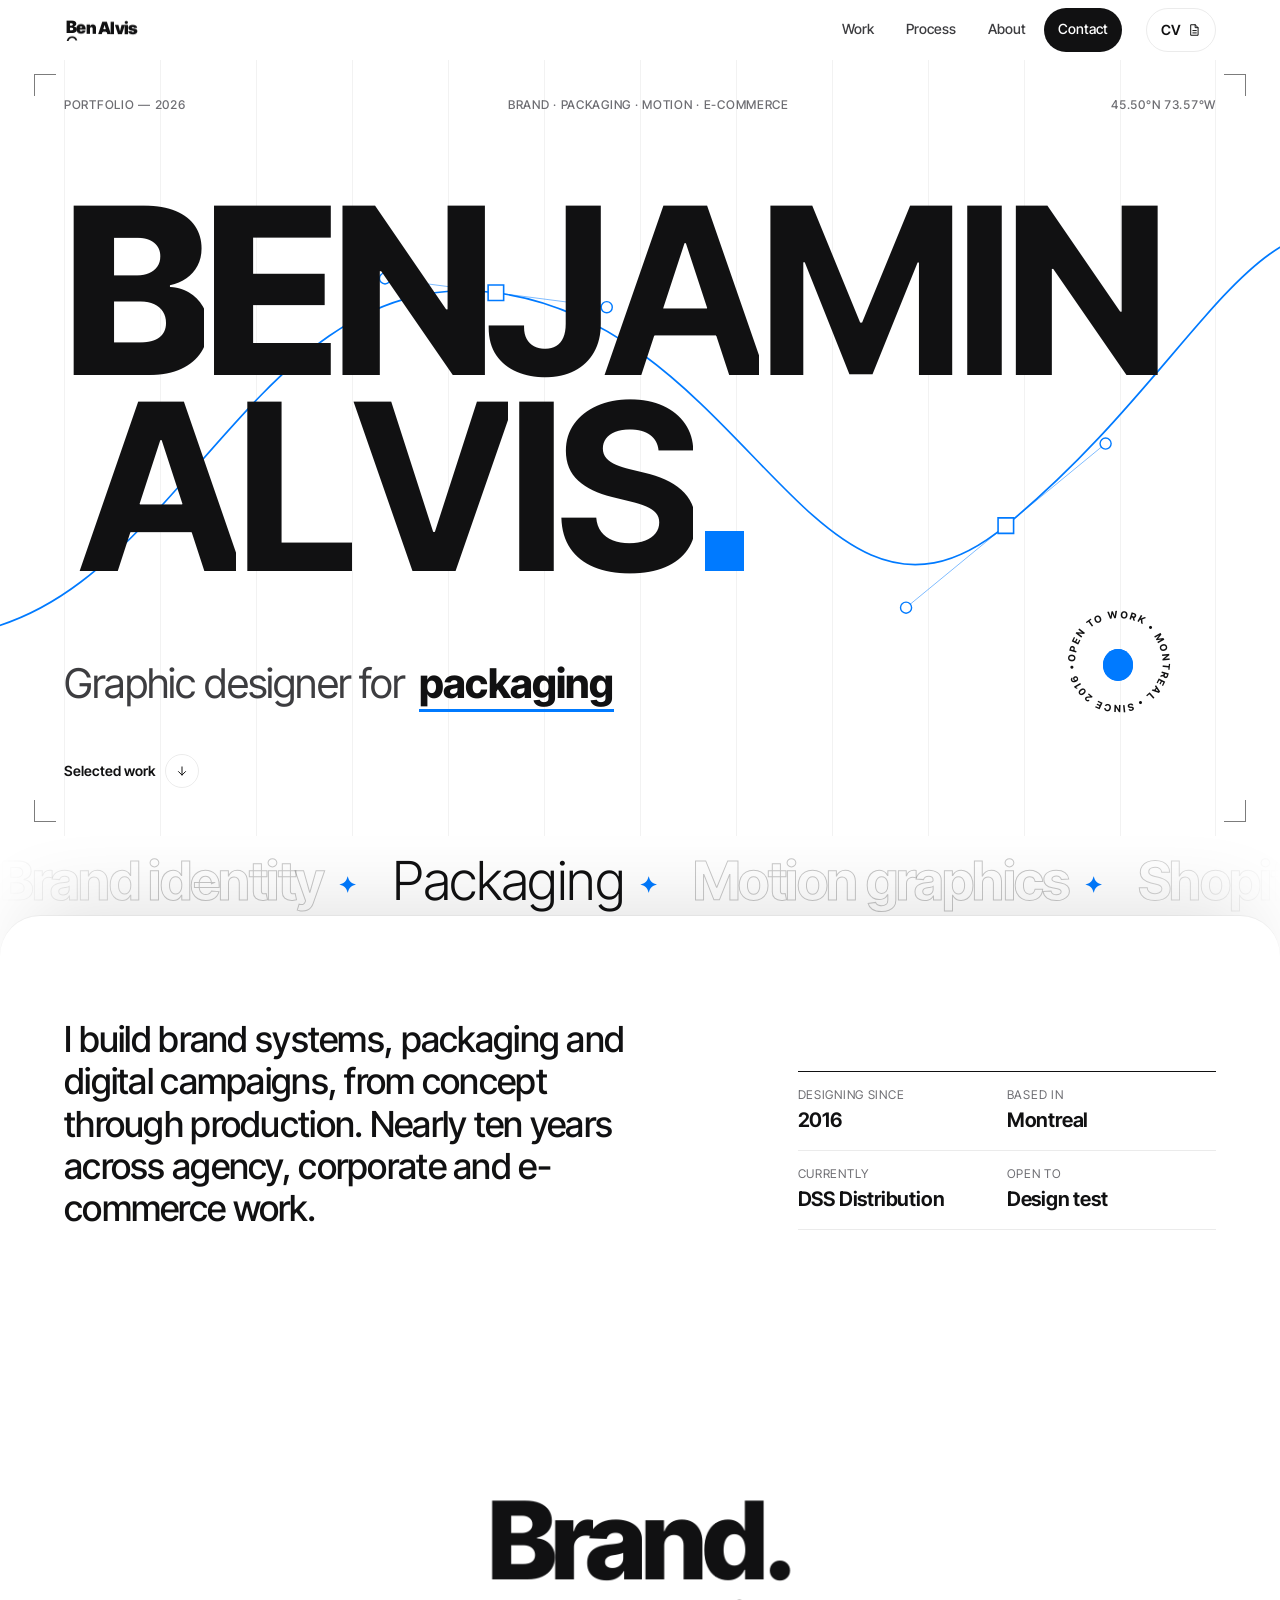
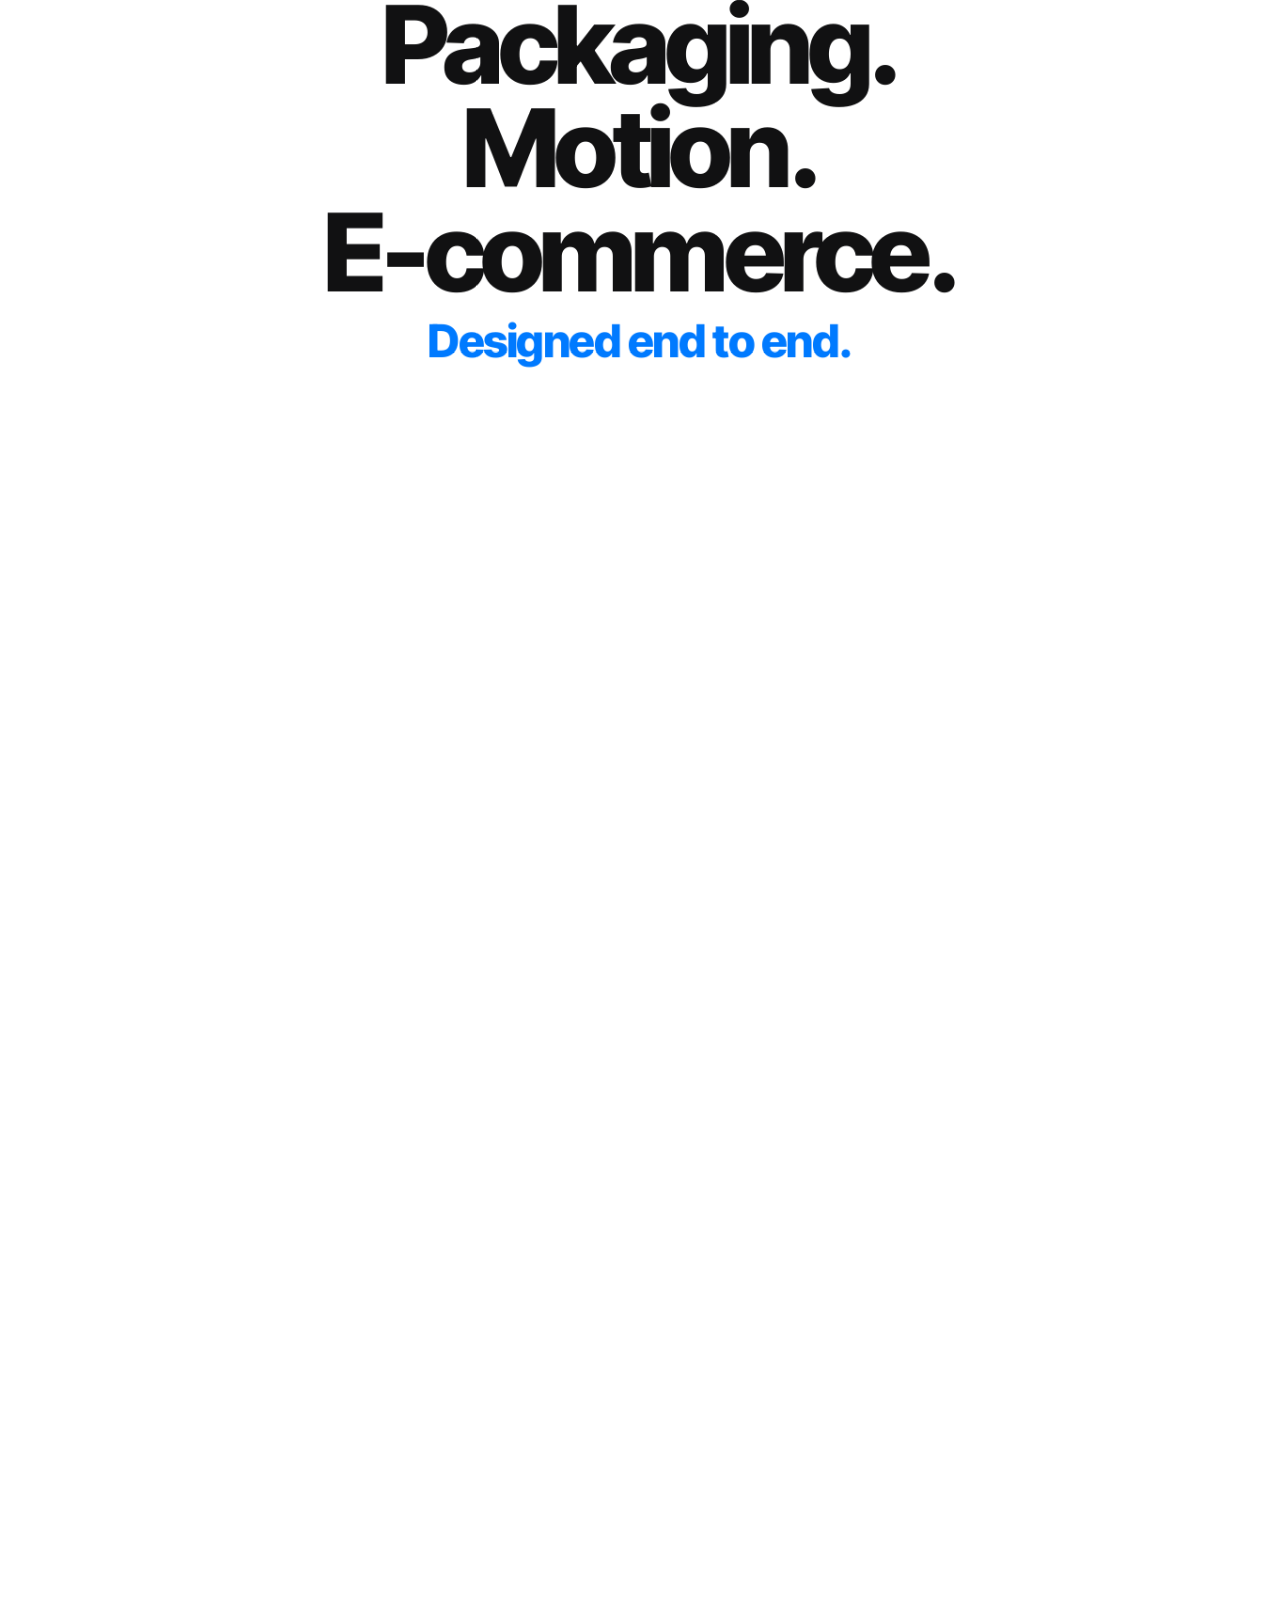
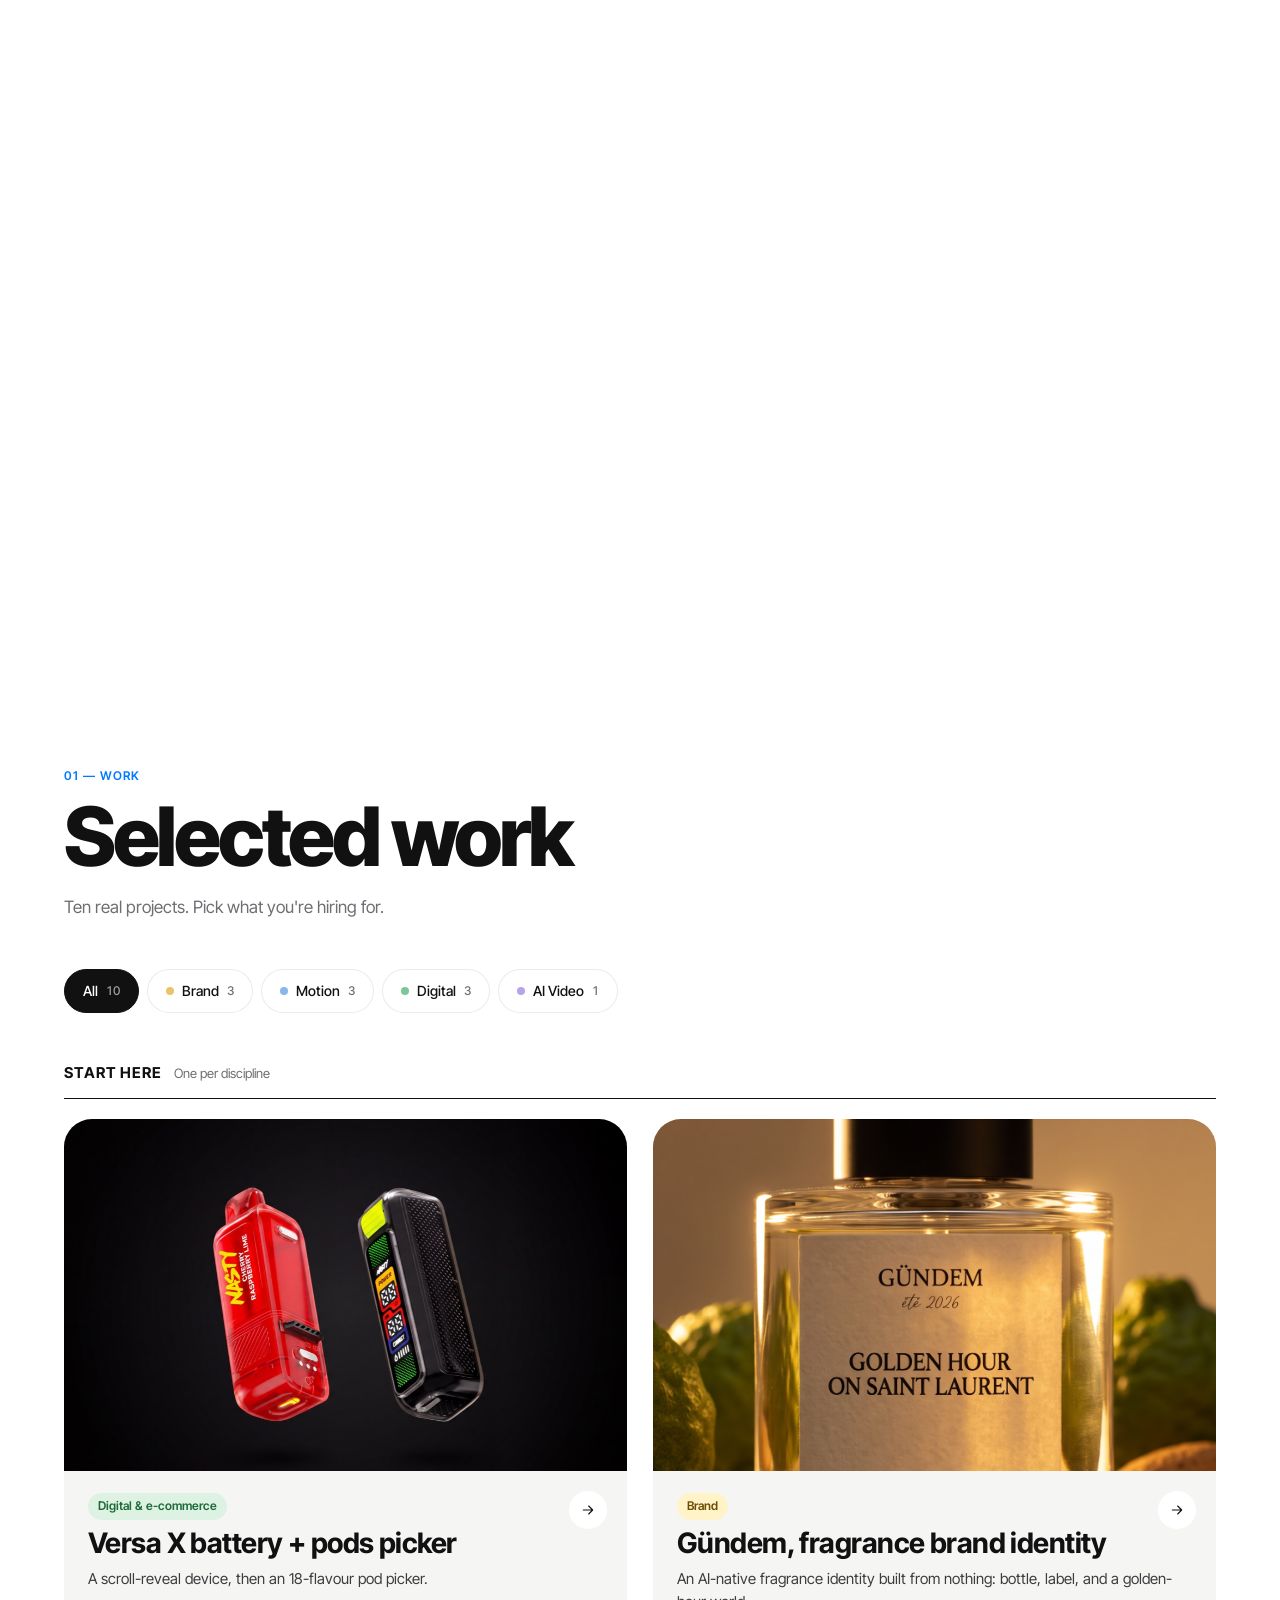
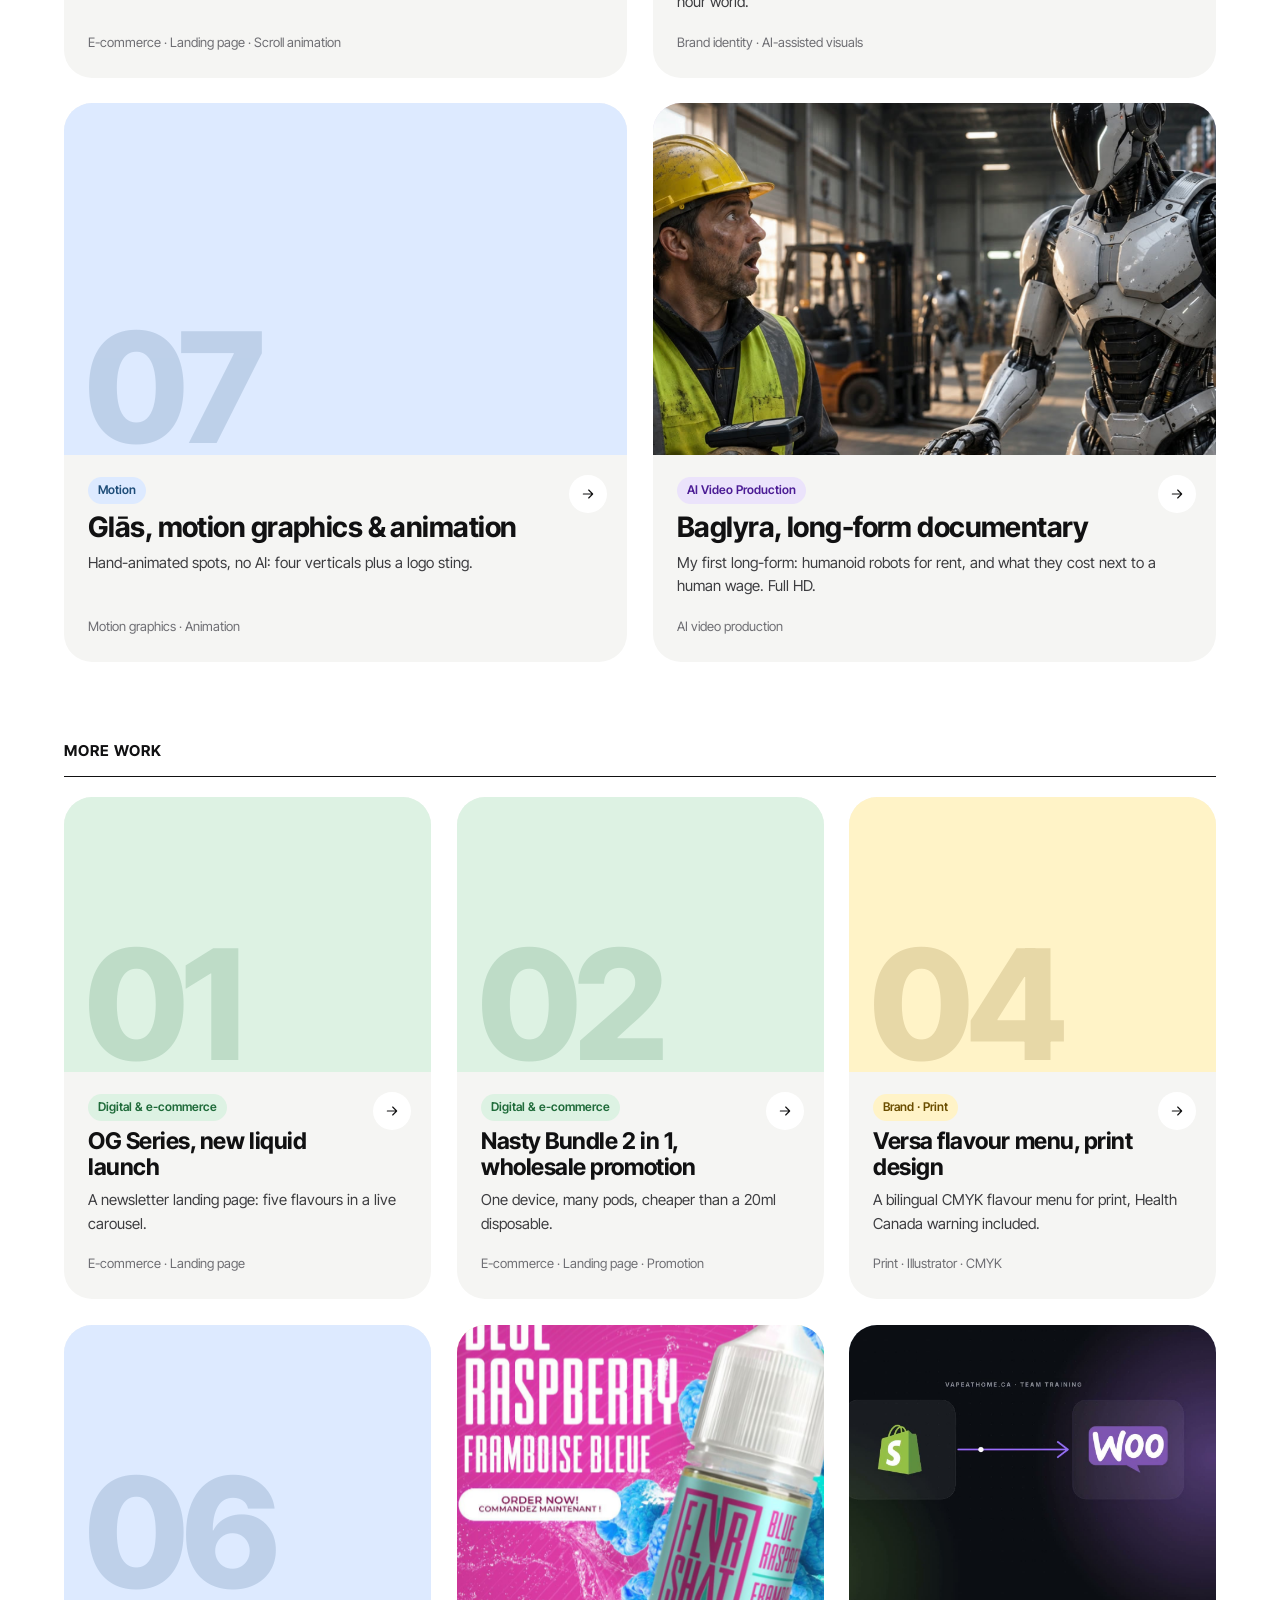
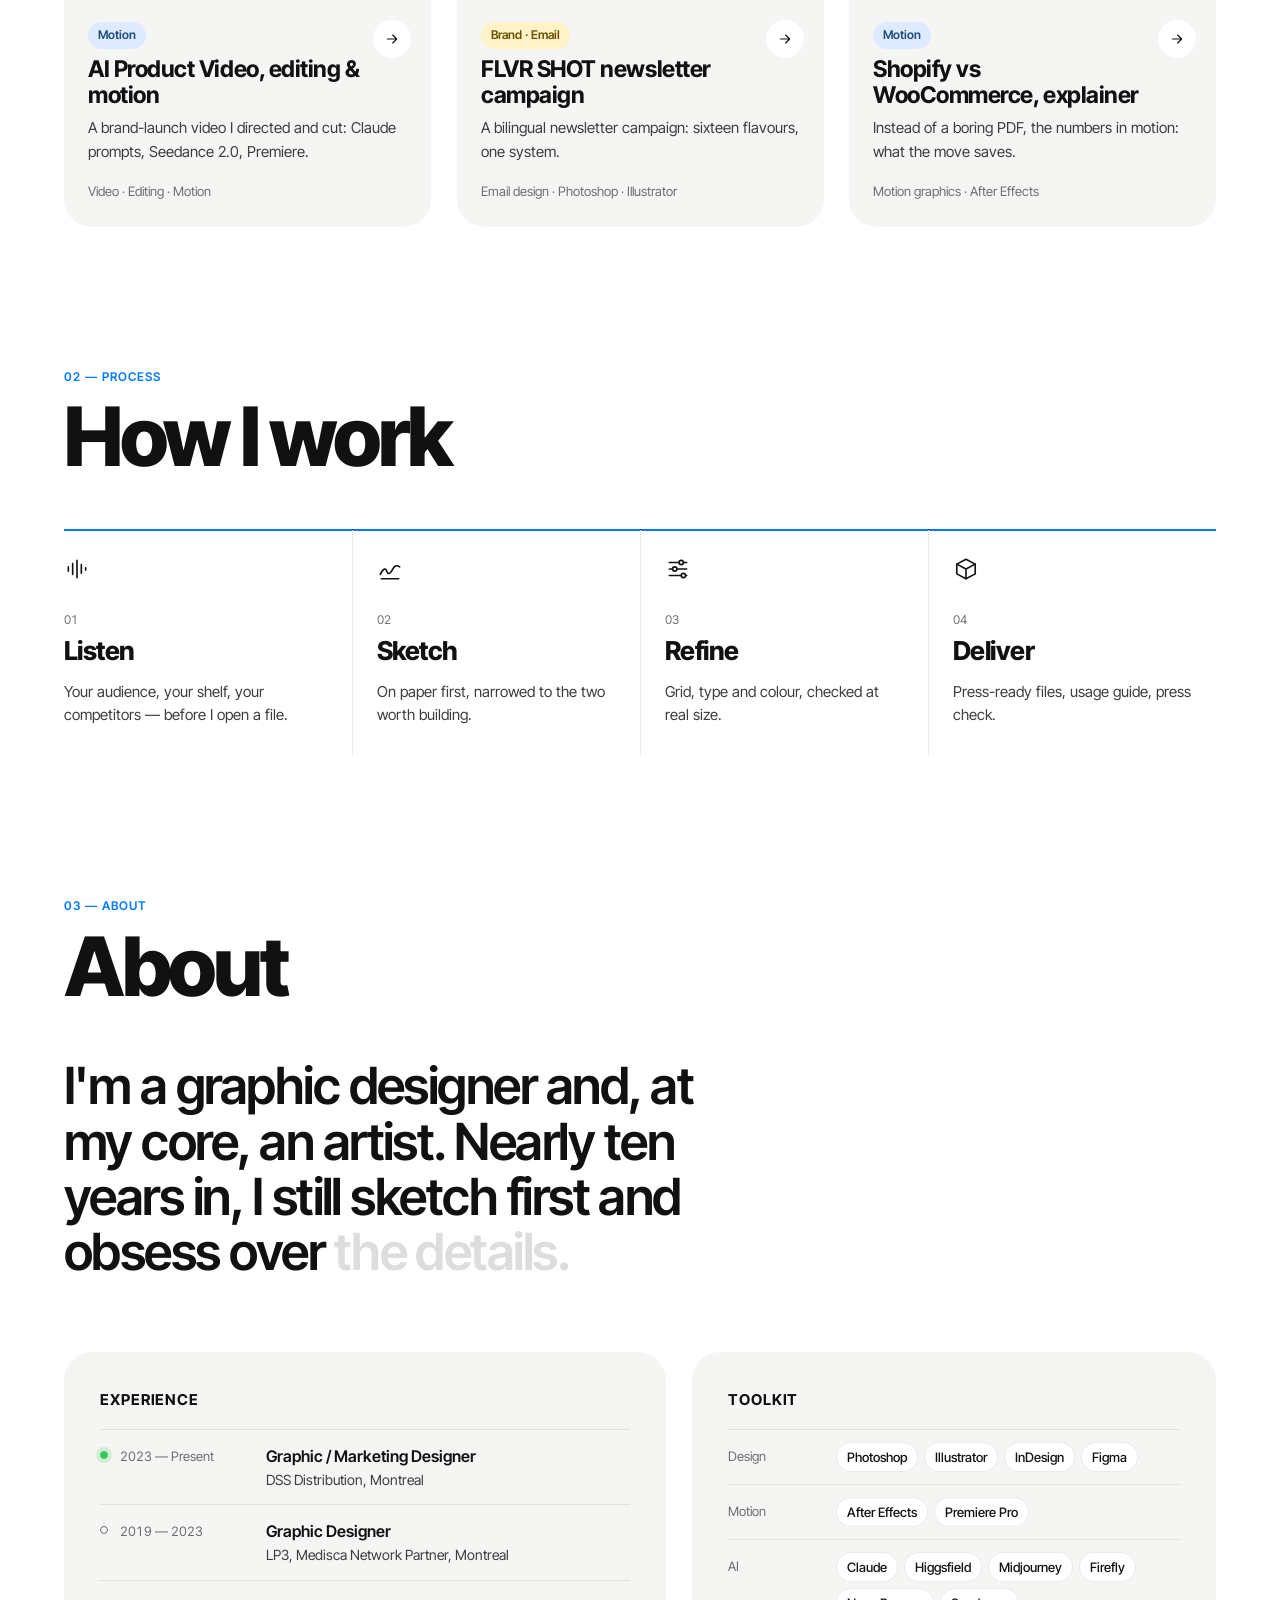
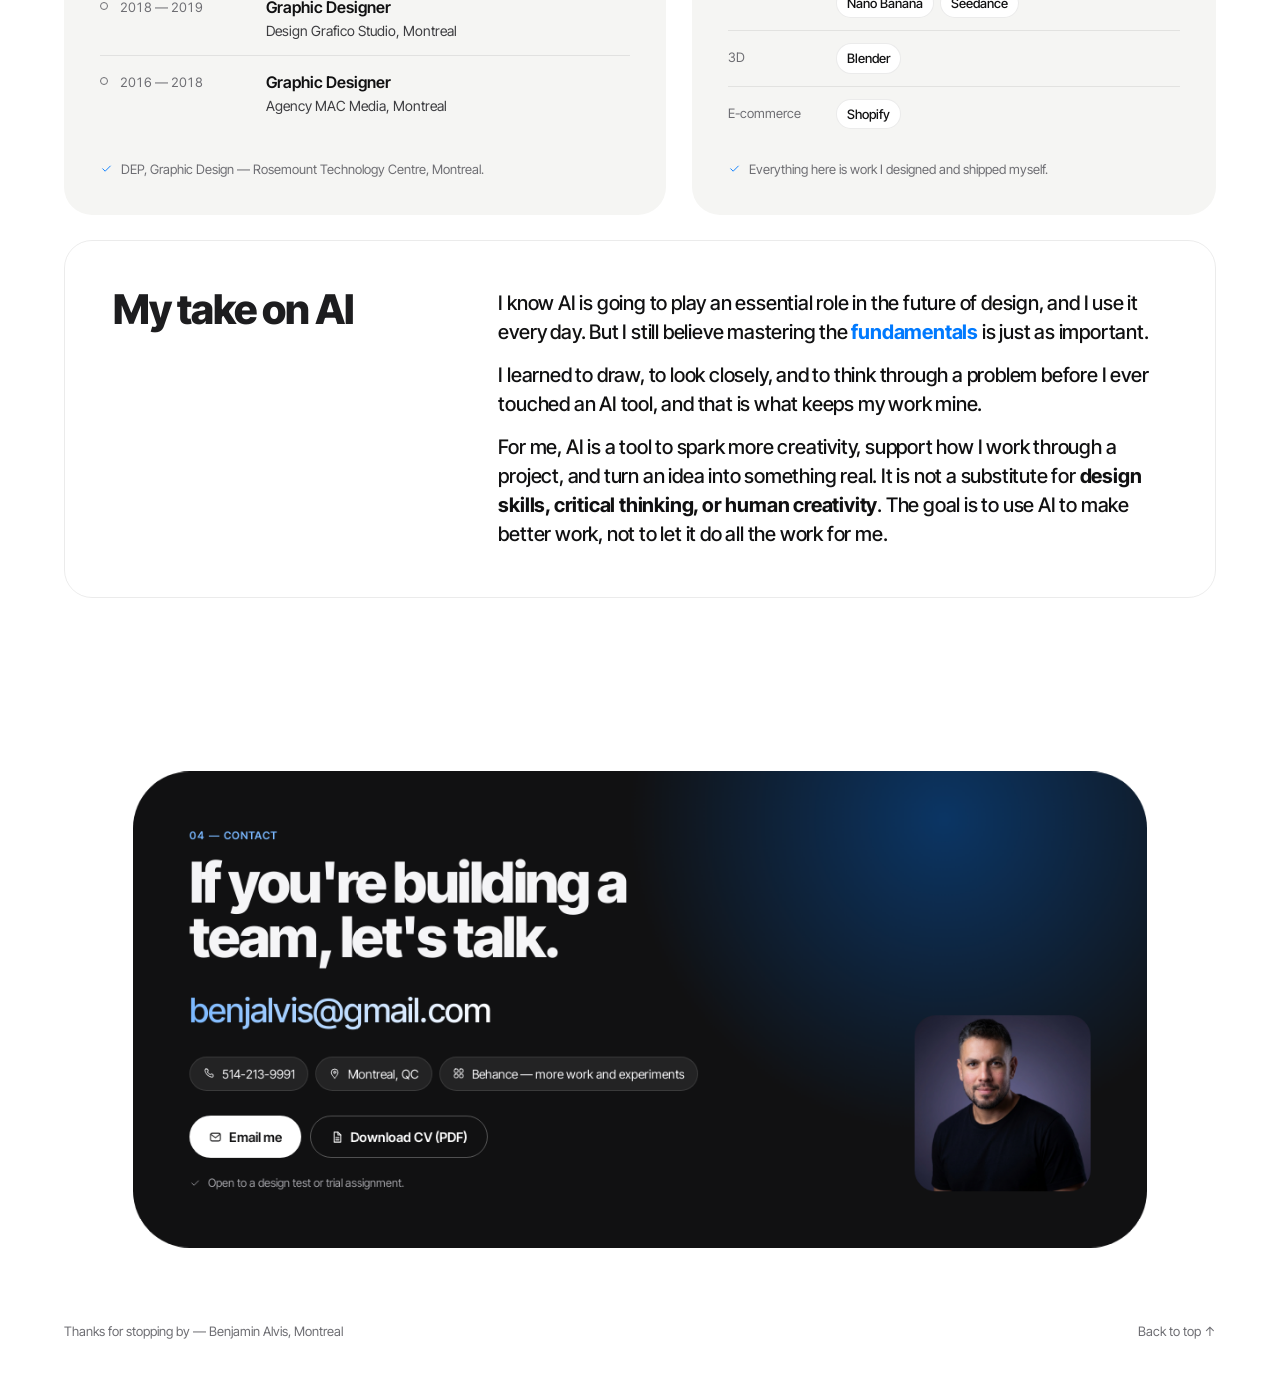
==== commit 5d0186f8: "Portfolio v5.4: no weird gradients, statement end line solid blue" ====
--- a/index.html
+++ b/index.html
@@ -17,7 +17,7 @@
 <link rel="preconnect" href="https://fonts.googleapis.com">
 <link rel="preconnect" href="https://fonts.gstatic.com" crossorigin>
 <link href="https://fonts.googleapis.com/css2?family=Inter+Tight:wght@100..900&display=swap" rel="stylesheet">
-<link rel="stylesheet" href="css/styles.css?v=20261127c">
+<link rel="stylesheet" href="css/styles.css?v=20261127d">
 <script>document.documentElement.classList.add('js');</script>
 </head>
 <body>
@@ -365,9 +365,9 @@
   <a href="#top">Back to top ↑</a>
 </footer>
 
-<script src="js/hero.js?v=20261127c"></script>
-<script src="js/main.js?v=20261127c"></script>
-<script src="js/motion.js?v=20261127c"></script>
-<script src="js/logo.js?v=20261127c"></script>
+<script src="js/hero.js?v=20261127d"></script>
+<script src="js/main.js?v=20261127d"></script>
+<script src="js/motion.js?v=20261127d"></script>
+<script src="js/logo.js?v=20261127d"></script>
 </body>
 </html>
--- a/css/styles.css
+++ b/css/styles.css
@@ -236,7 +236,7 @@
 .statement-sticky { position: sticky; top: var(--header-h); height: calc(100svh - var(--header-h)); display: grid; place-items: center; padding-inline: var(--pad); overflow: hidden; }
 .statement-text { font-family: var(--display); font-size: clamp(48px, 9vw, 150px); font-weight: 800; line-height: .96; letter-spacing: -0.05em; text-align: center; max-width: 11ch; will-change: transform; }
 .statement-text > span { display: inline-block; opacity: var(--o, .1); transform: translateY(var(--y, 0)); }
-.statement-end { display: block !important; margin-top: .35em; font-size: .42em; letter-spacing: -0.03em; background: linear-gradient(90deg, #007AFF, #7a5af8 55%, #e0457b); -webkit-background-clip: text; background-clip: text; color: transparent; }
+.statement-end { display: block !important; margin-top: .35em; font-size: .42em; letter-spacing: -0.03em; color: var(--accent); }
 
 /* titles rise through a mask */
 .rise { overflow: hidden; padding-bottom: .06em; }
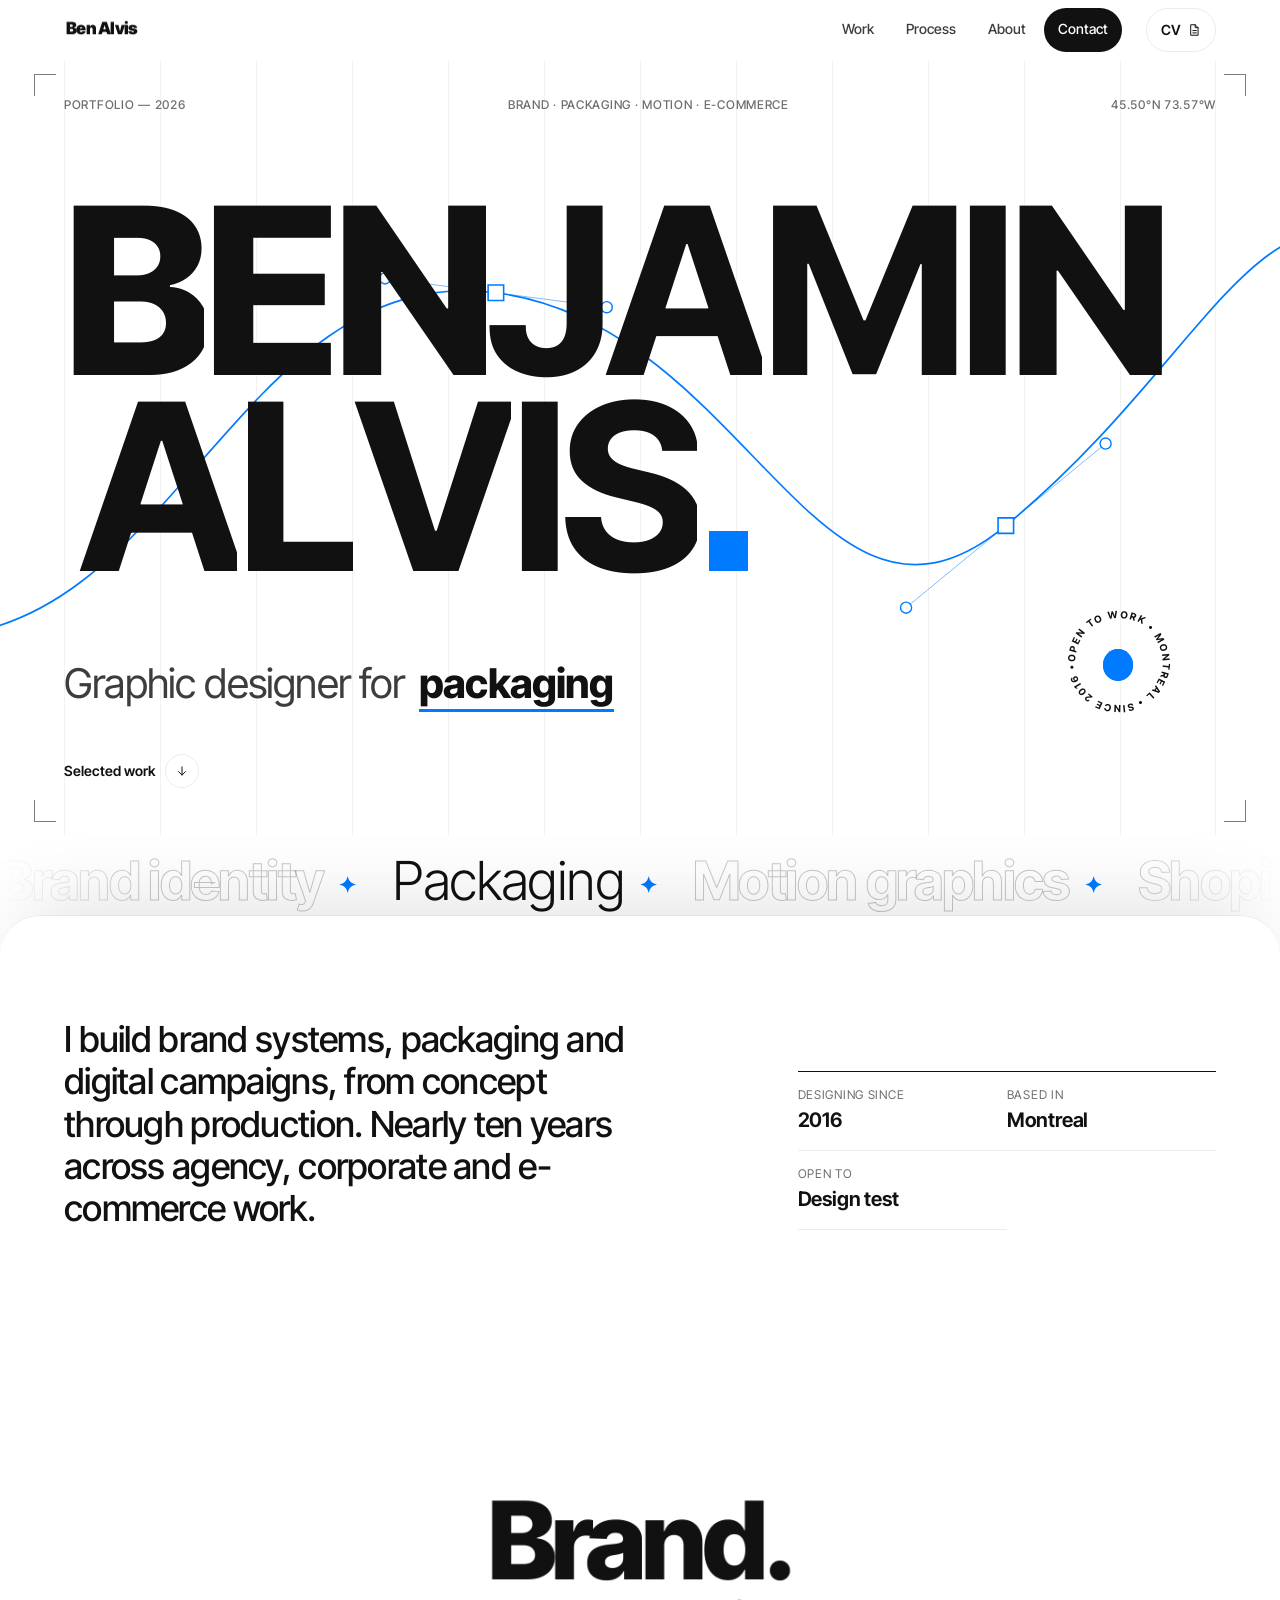
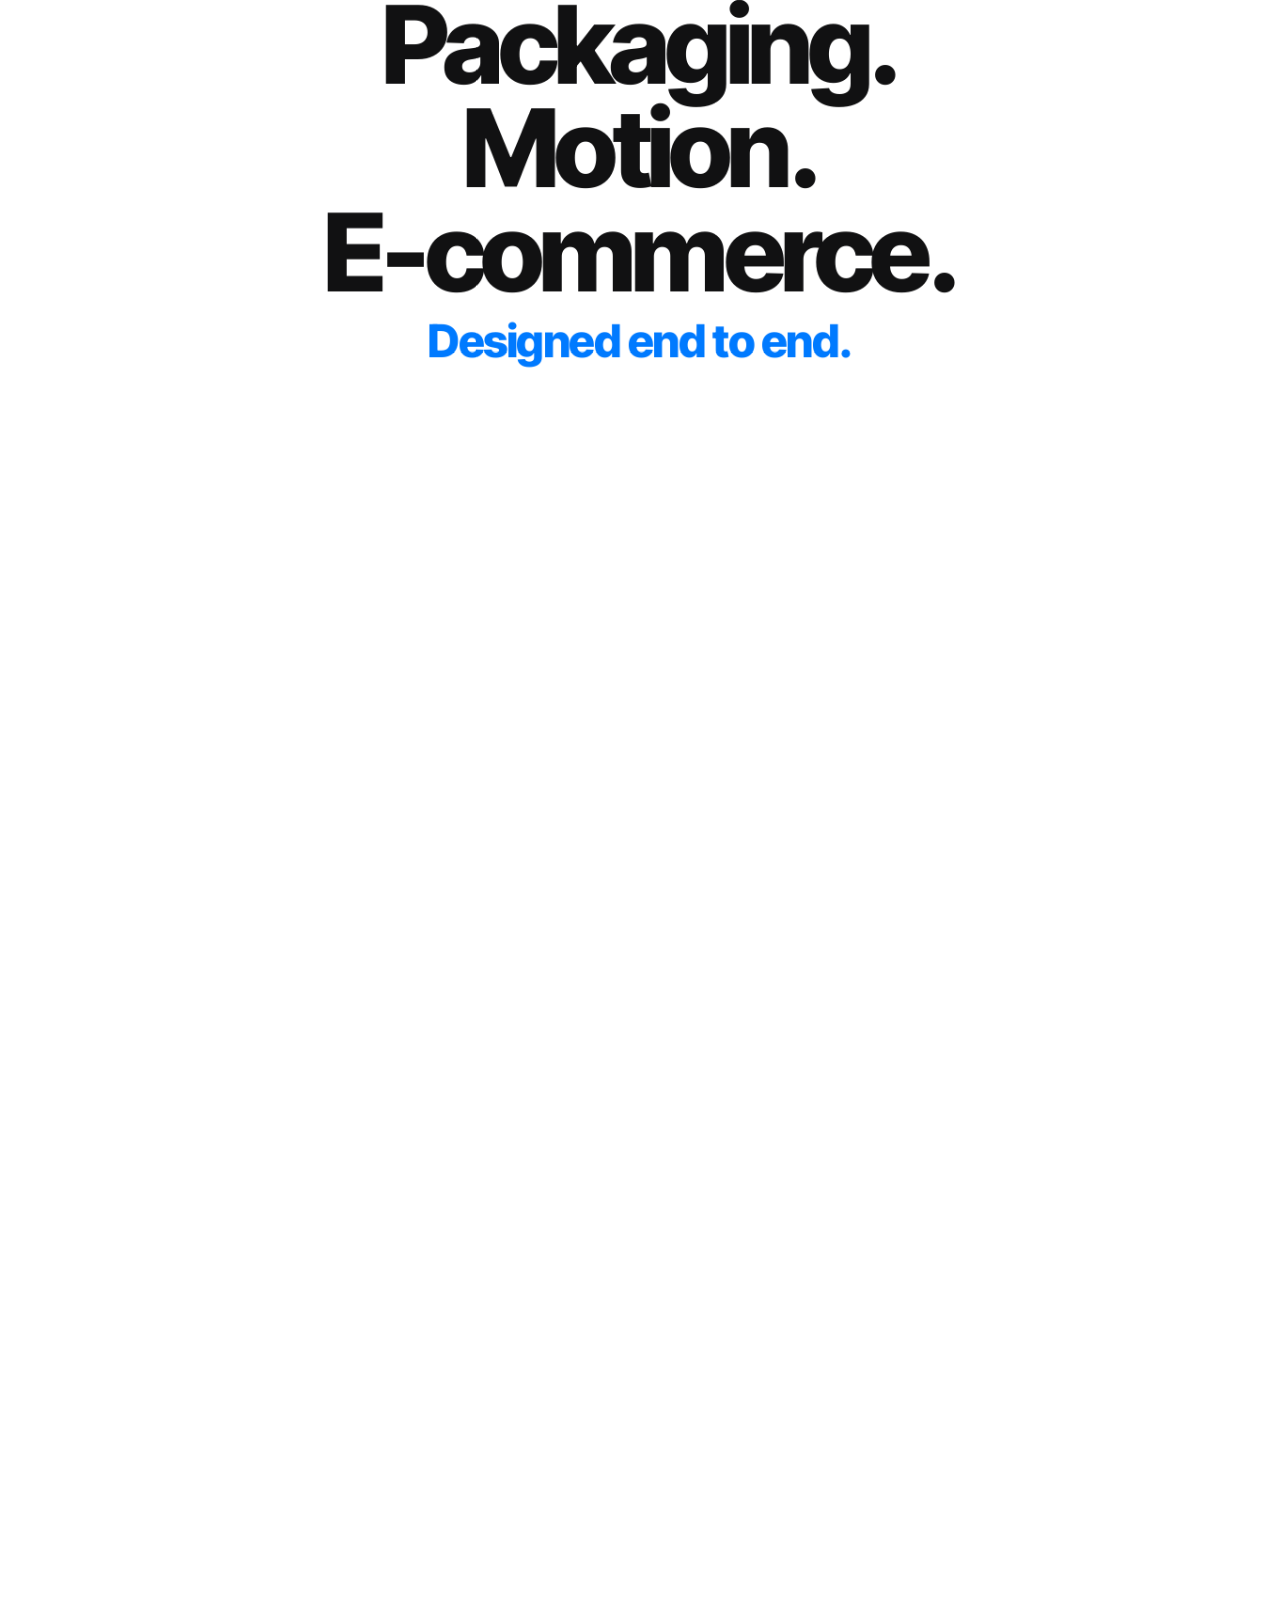
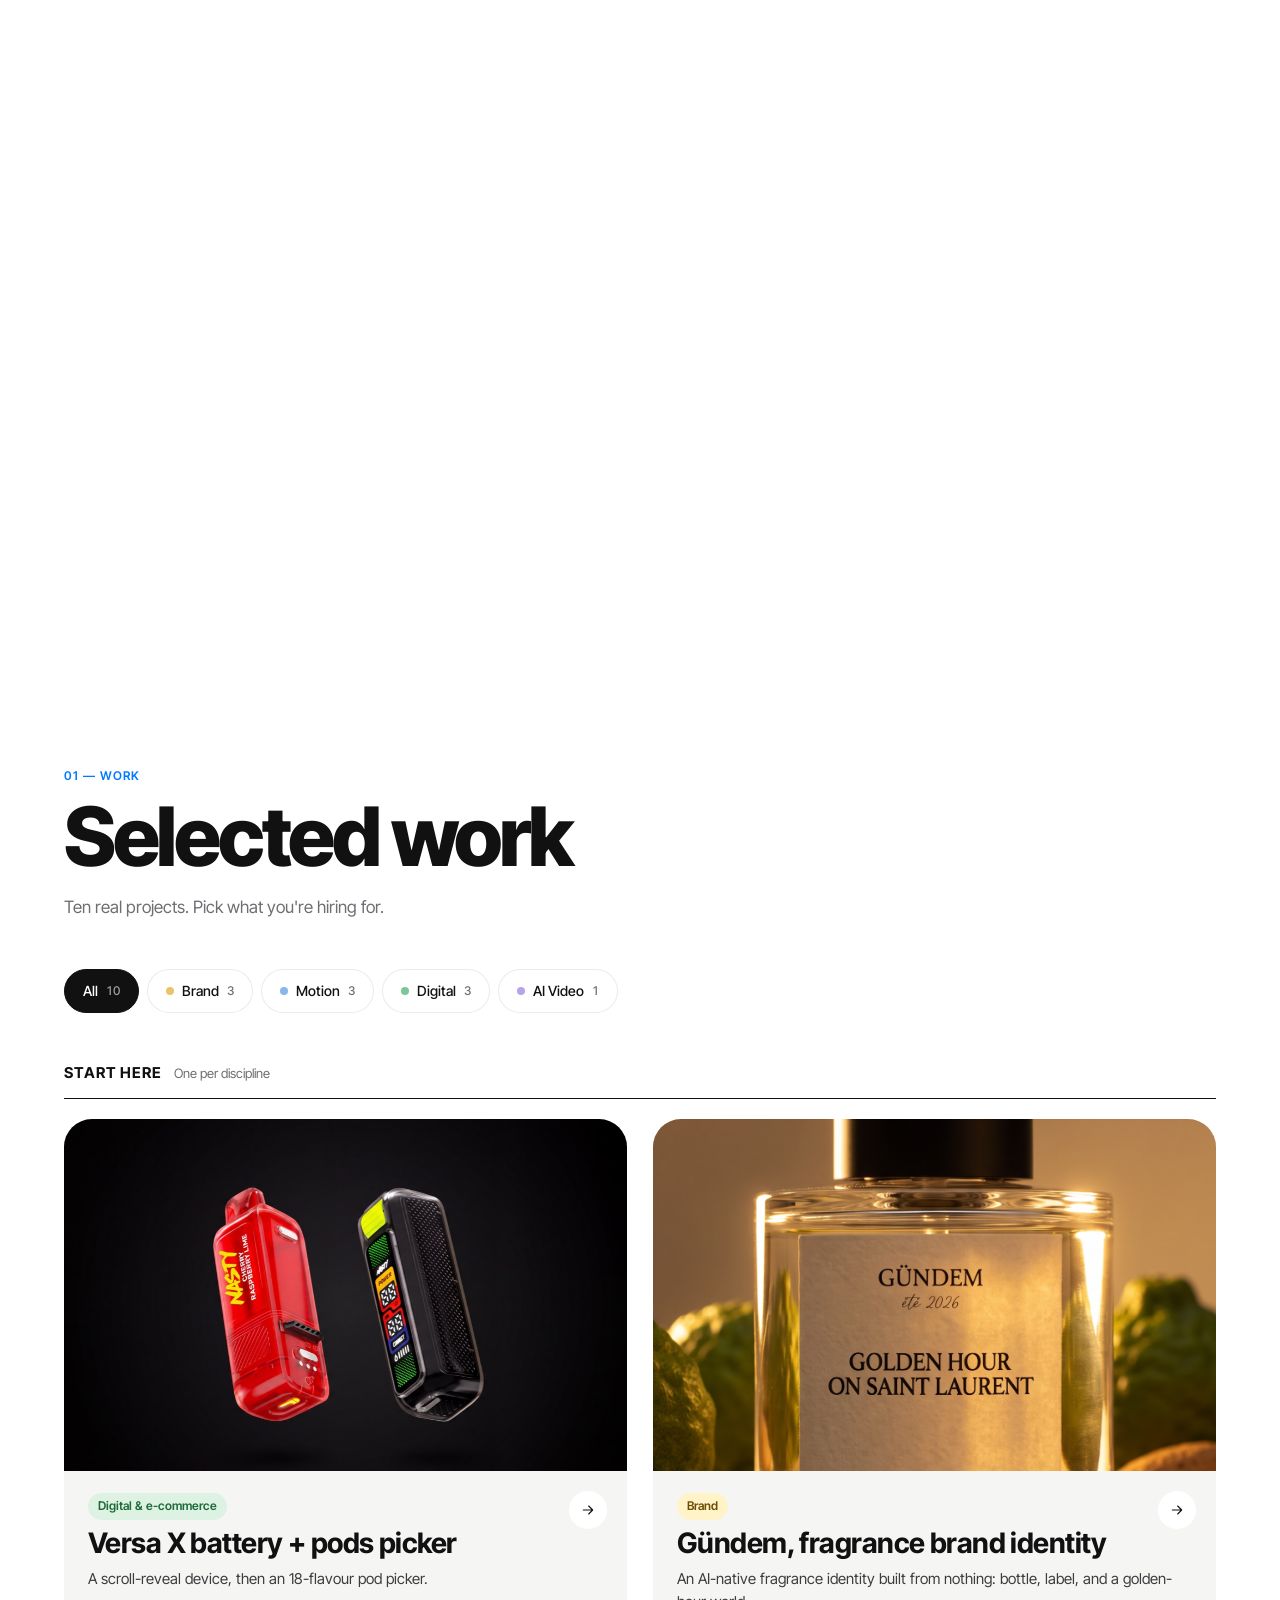
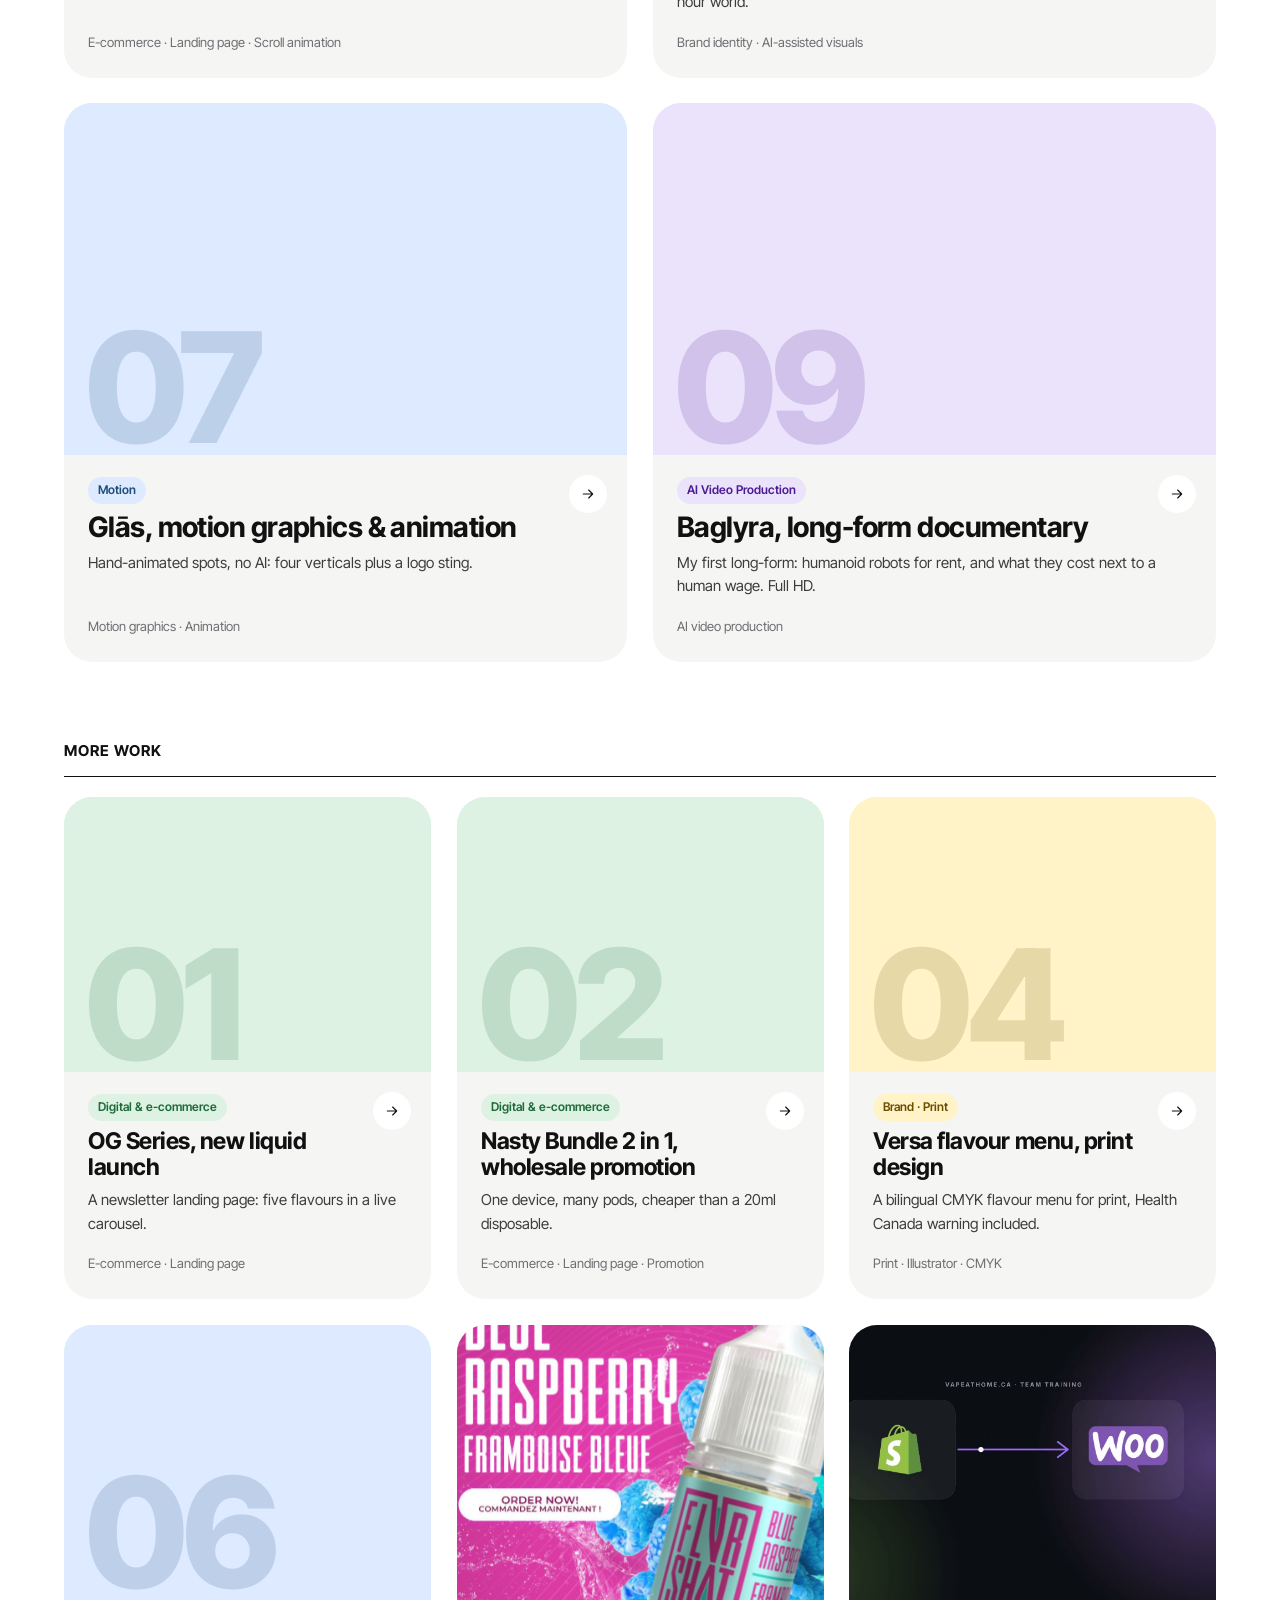
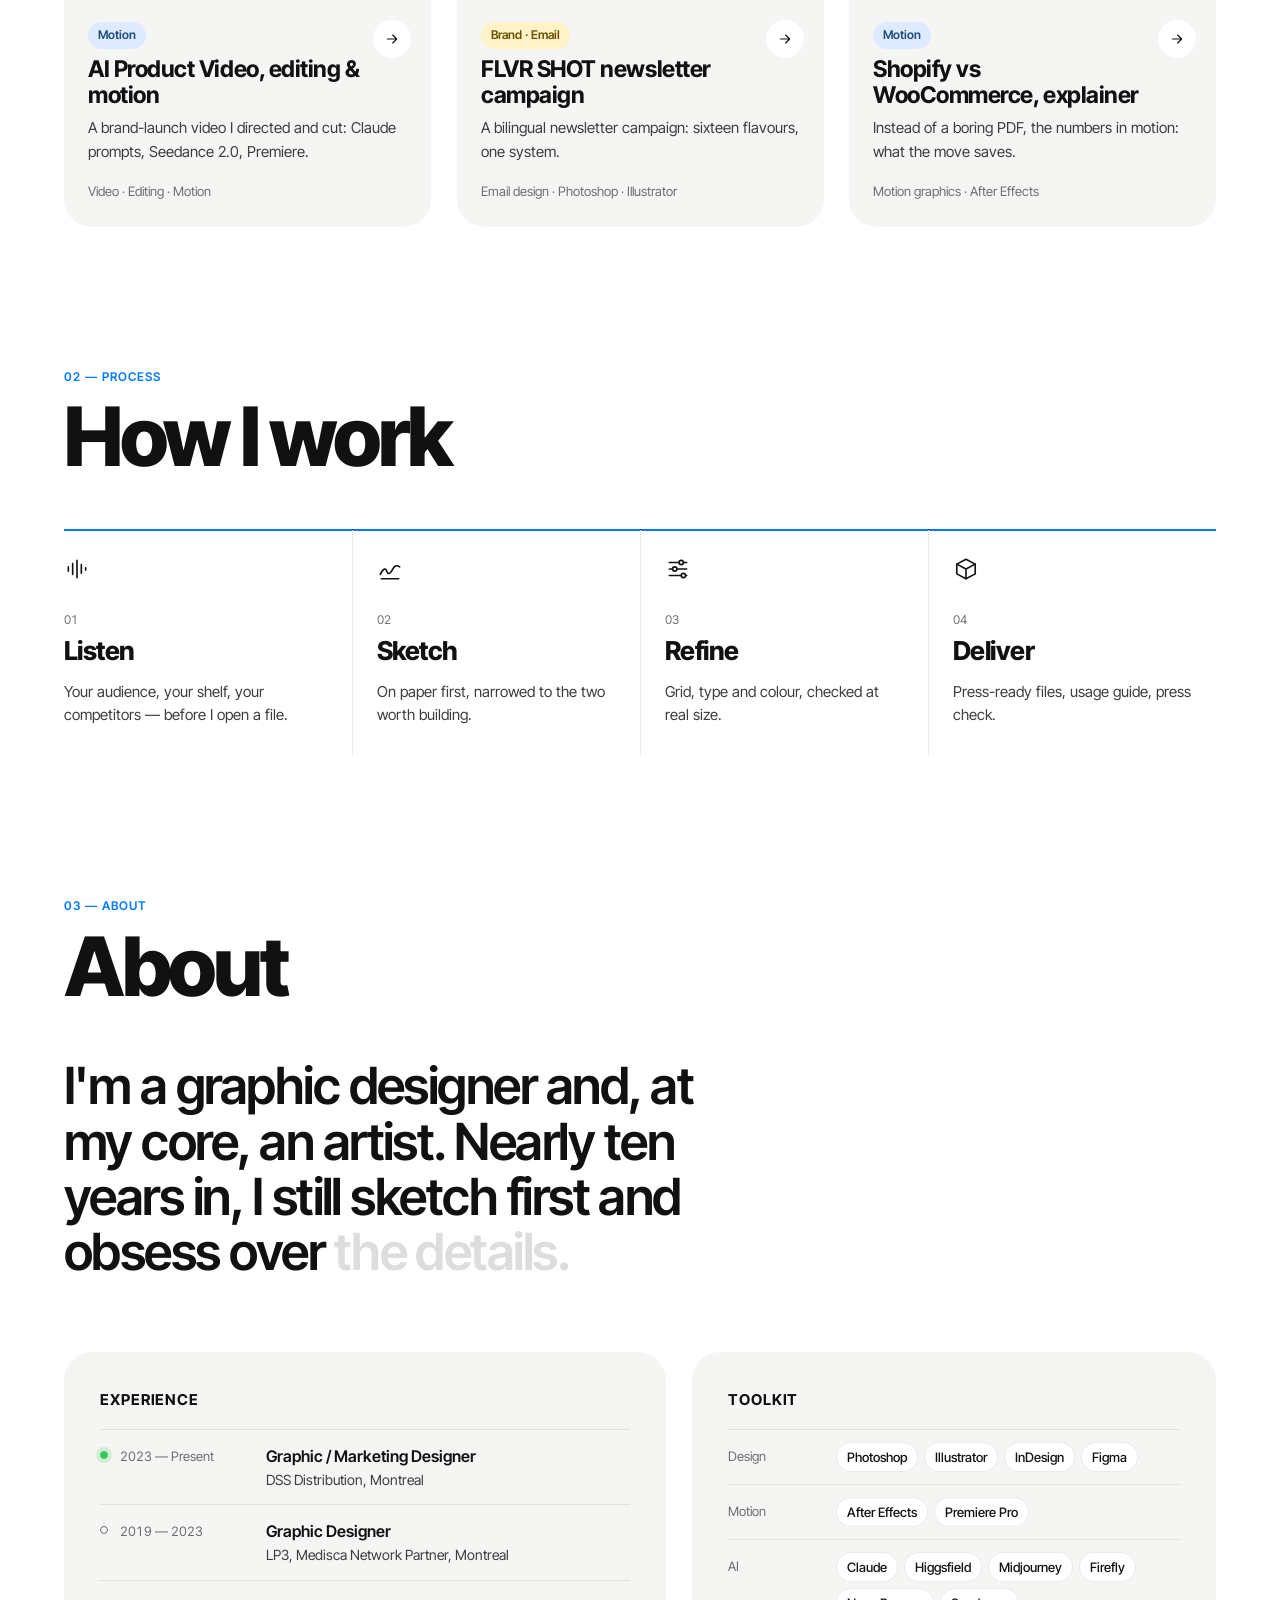
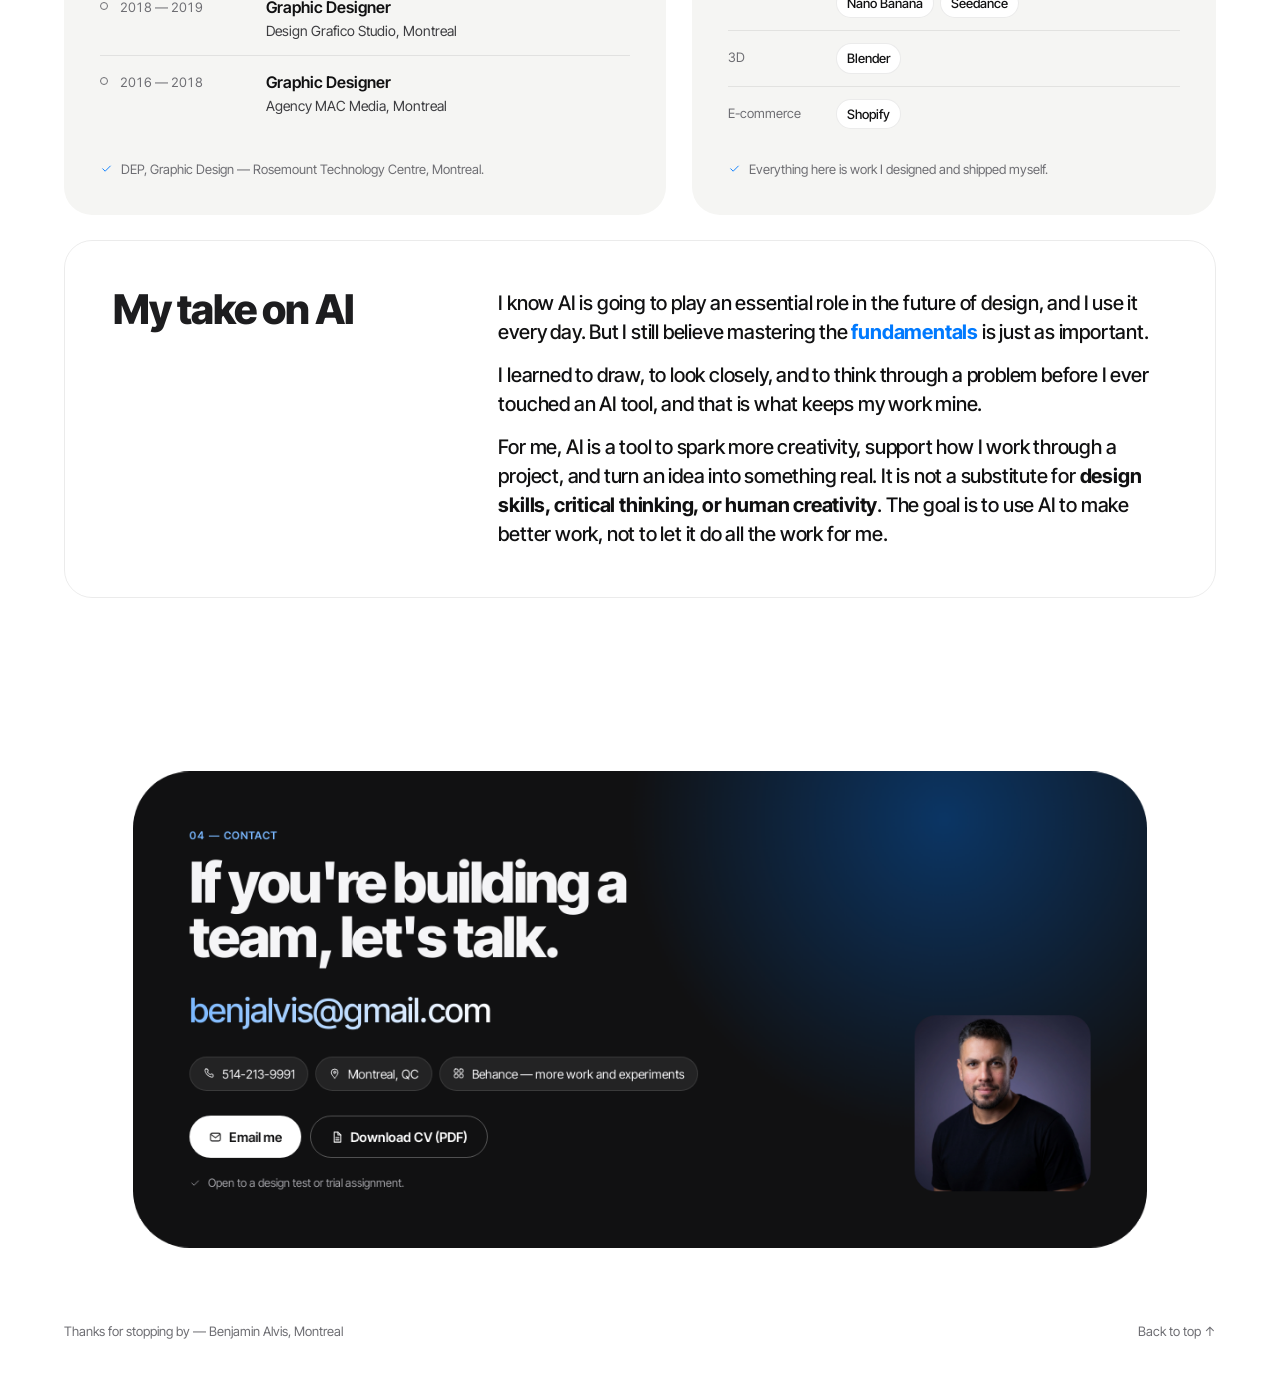
==== commit df899a50: "Portfolio v5.5: DSS out of intro, blue statement background" ====
--- a/index.html
+++ b/index.html
@@ -17,7 +17,7 @@
 <link rel="preconnect" href="https://fonts.googleapis.com">
 <link rel="preconnect" href="https://fonts.gstatic.com" crossorigin>
 <link href="https://fonts.googleapis.com/css2?family=Inter+Tight:wght@100..900&display=swap" rel="stylesheet">
-<link rel="stylesheet" href="css/styles.css?v=20261127d">
+<link rel="stylesheet" href="css/styles.css?v=20261127e">
 <script>document.documentElement.classList.add('js');</script>
 </head>
 <body>
@@ -117,7 +117,6 @@
     <dl class="facts" data-reveal>
       <div><dt>Designing since</dt><dd data-count="2016" data-from="2006">2016</dd></div>
       <div><dt>Based in</dt><dd>Montreal</dd></div>
-      <div><dt>Currently</dt><dd>DSS Distribution</dd></div>
       <div><dt>Open to</dt><dd>Design test</dd></div>
     </dl>
   </section>
@@ -365,9 +364,9 @@
   <a href="#top">Back to top ↑</a>
 </footer>
 
-<script src="js/hero.js?v=20261127d"></script>
-<script src="js/main.js?v=20261127d"></script>
-<script src="js/motion.js?v=20261127d"></script>
-<script src="js/logo.js?v=20261127d"></script>
+<script src="js/hero.js?v=20261127e"></script>
+<script src="js/main.js?v=20261127e"></script>
+<script src="js/motion.js?v=20261127e"></script>
+<script src="js/logo.js?v=20261127e"></script>
 </body>
 </html>
--- a/css/styles.css
+++ b/css/styles.css
@@ -234,9 +234,13 @@
 /* ---------- Statement (pinned) ---------- */
 .statement { position: relative; height: 280vh; margin-top: clamp(40px, 6vw, 80px); }
 .statement-sticky { position: sticky; top: var(--header-h); height: calc(100svh - var(--header-h)); display: grid; place-items: center; padding-inline: var(--pad); overflow: hidden; }
-.statement-text { font-family: var(--display); font-size: clamp(48px, 9vw, 150px); font-weight: 800; line-height: .96; letter-spacing: -0.05em; text-align: center; max-width: 11ch; will-change: transform; }
+/* Blue full-page background (Nov 27, 2026): a blue radial circle grows to fill the
+   viewport as you scroll the pinned statement, and the words flip ink to white.
+   Driven by --sb (0..1) from motion.js; blue only, one accent, no pink/purple. */
+.statement-sticky::before { content: ""; position: absolute; inset: -12%; border-radius: 50%; background: radial-gradient(circle at 50% 42%, #5cb3ff 0%, #1f8fff 38%, #007AFF 62%, #005fd0 100%); opacity: var(--sb, 0); transform: scale(calc(.35 + var(--sb, 0) * .75)); will-change: transform, opacity; }
+.statement-text { position: relative; z-index: 1; font-family: var(--display); font-size: clamp(48px, 9vw, 150px); font-weight: 800; line-height: .96; letter-spacing: -0.05em; text-align: center; max-width: 11ch; will-change: transform; color: color-mix(in srgb, var(--ink) calc((1 - var(--sb, 0)) * 100%), #fff calc(var(--sb, 0) * 100%)); }
 .statement-text > span { display: inline-block; opacity: var(--o, .1); transform: translateY(var(--y, 0)); }
-.statement-end { display: block !important; margin-top: .35em; font-size: .42em; letter-spacing: -0.03em; color: var(--accent); }
+.statement-end { display: block !important; margin-top: .35em; font-size: .42em; letter-spacing: -0.03em; color: color-mix(in srgb, var(--accent) calc((1 - var(--sb, 0)) * 100%), #fff calc(var(--sb, 0) * 100%)); }
 
 /* titles rise through a mask */
 .rise { overflow: hidden; padding-bottom: .06em; }
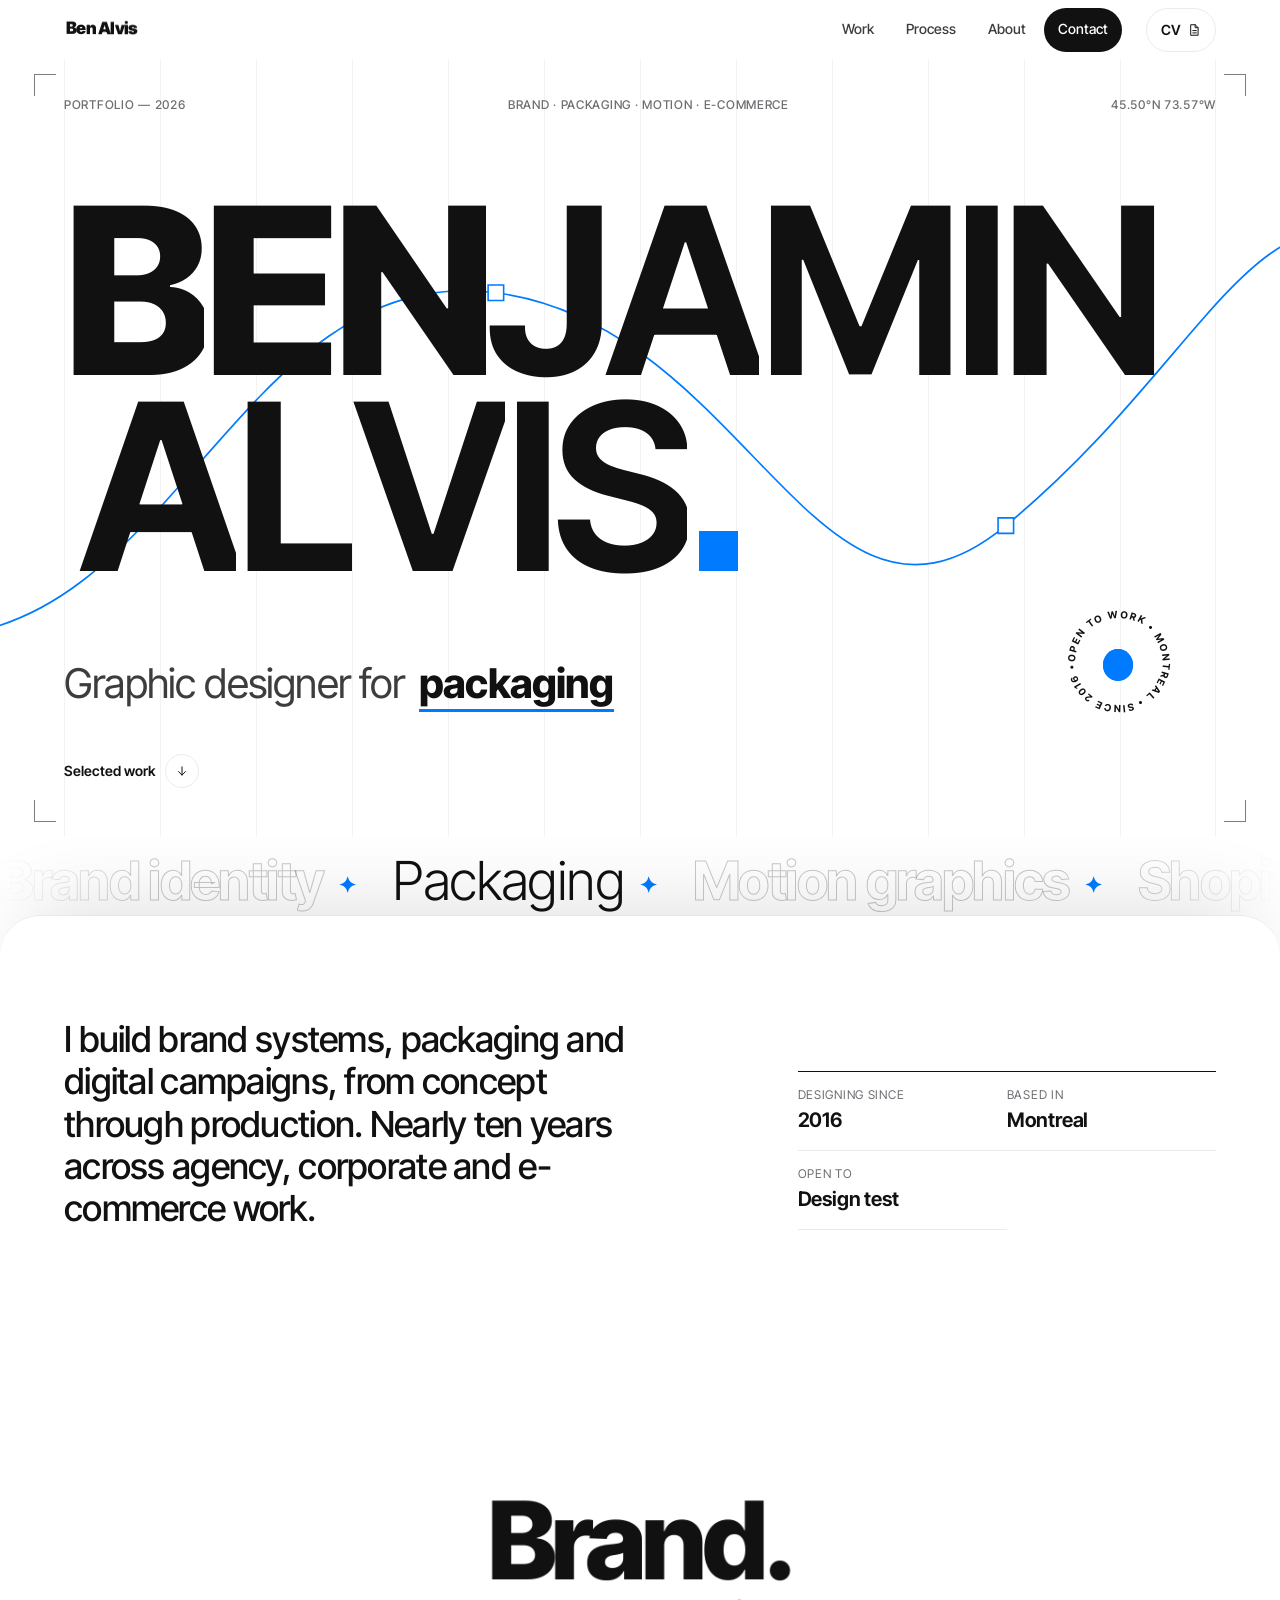
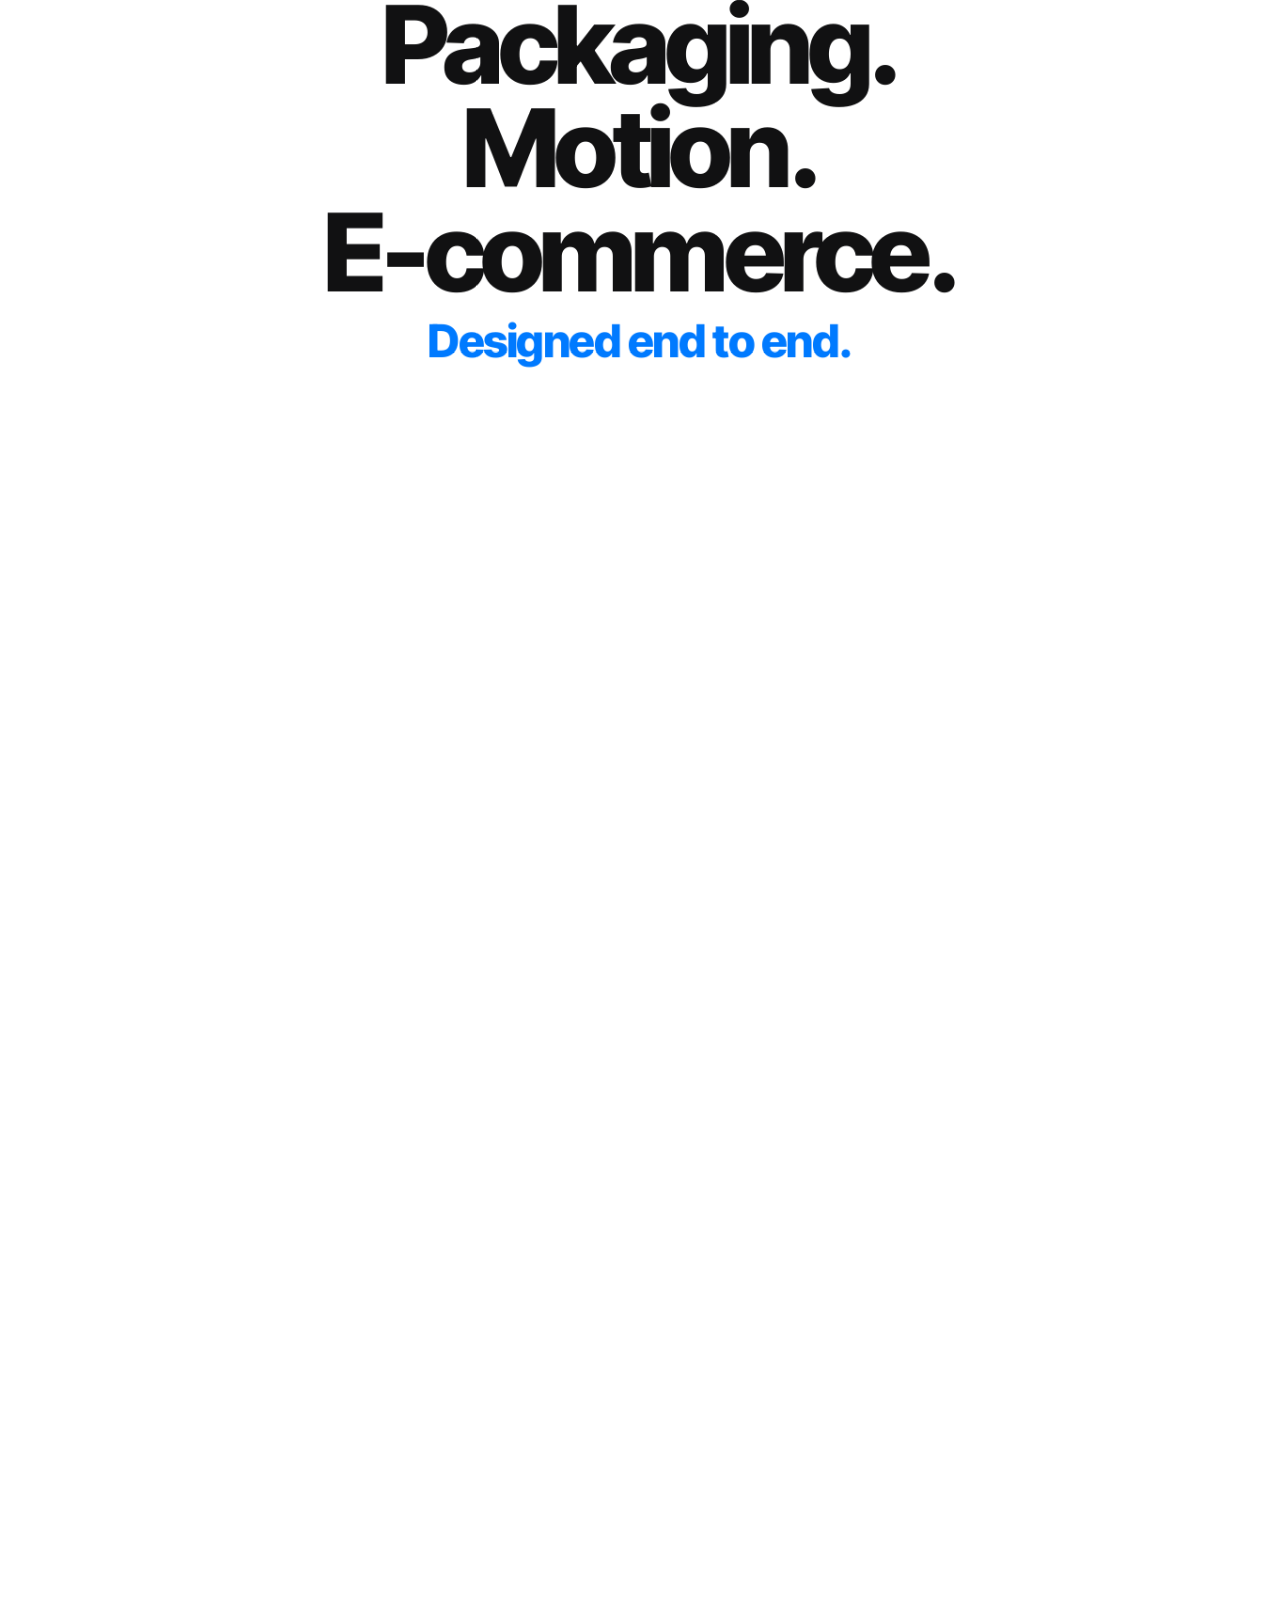
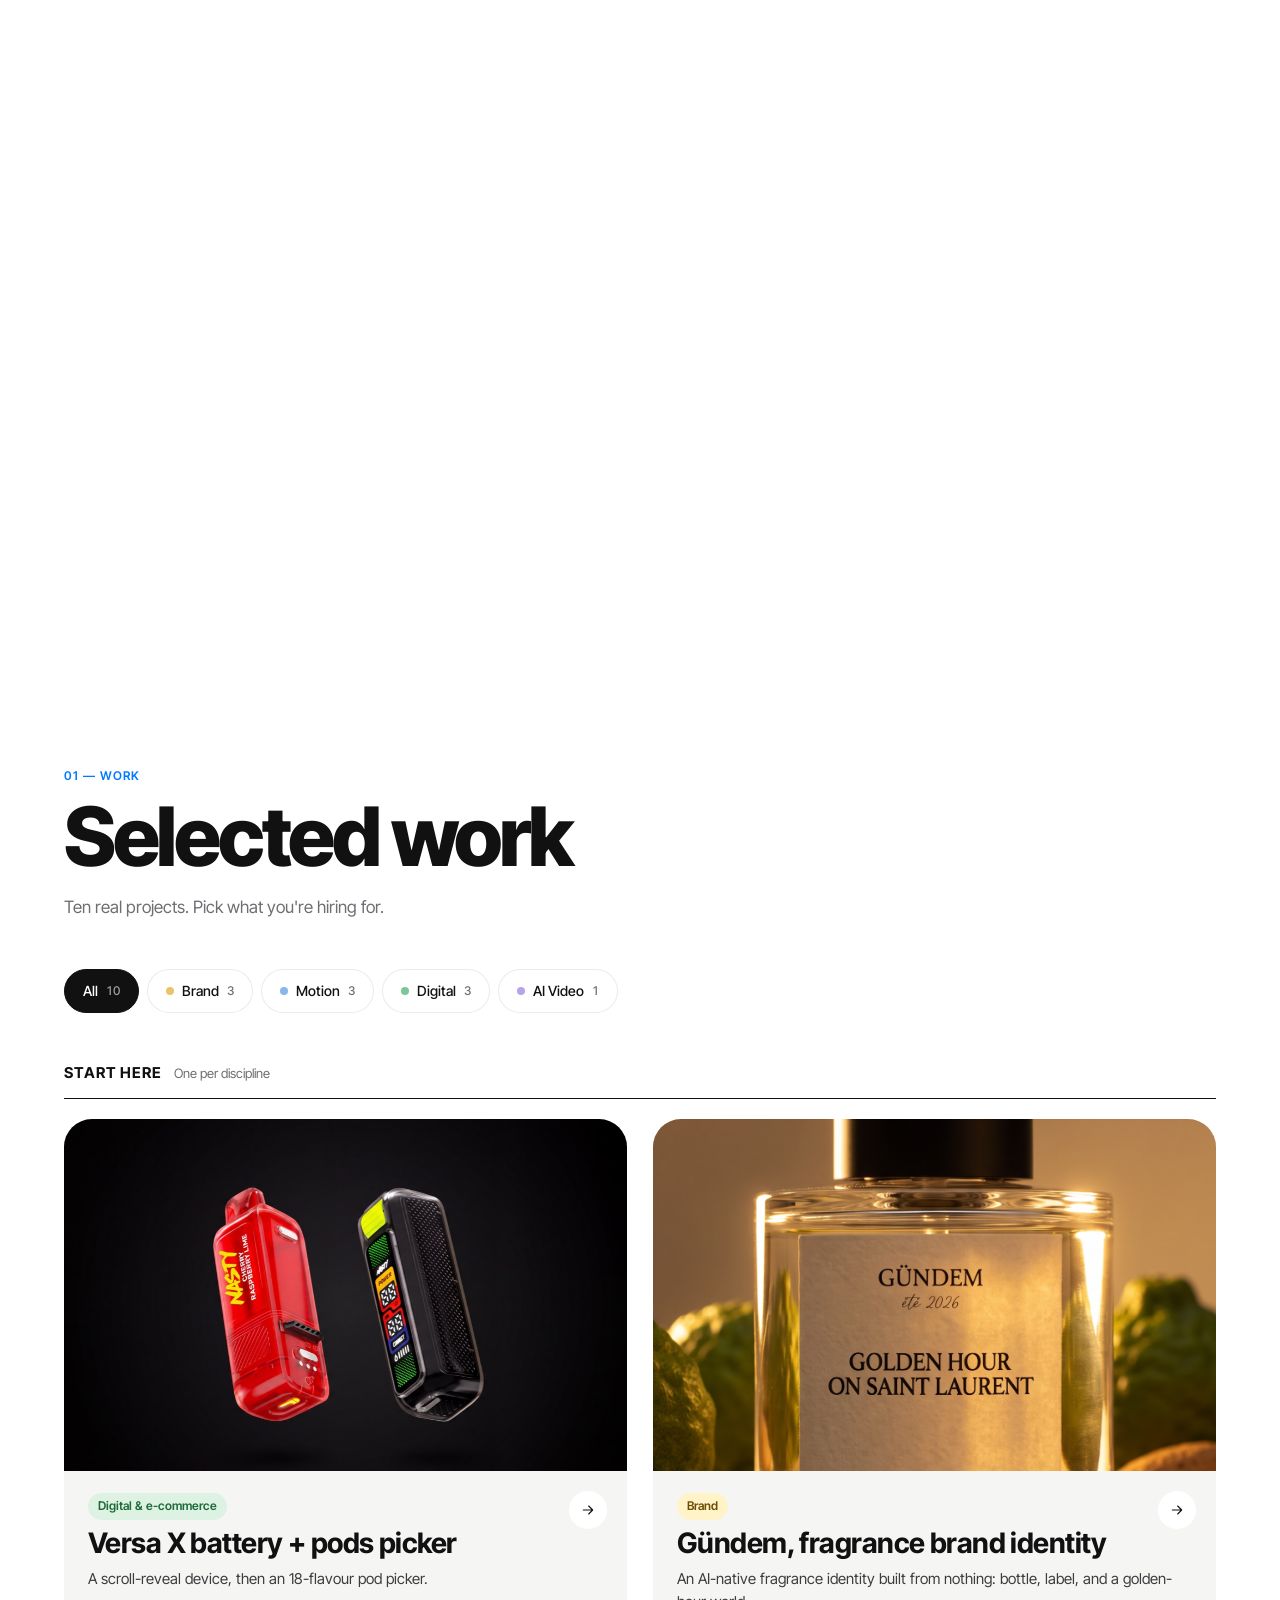
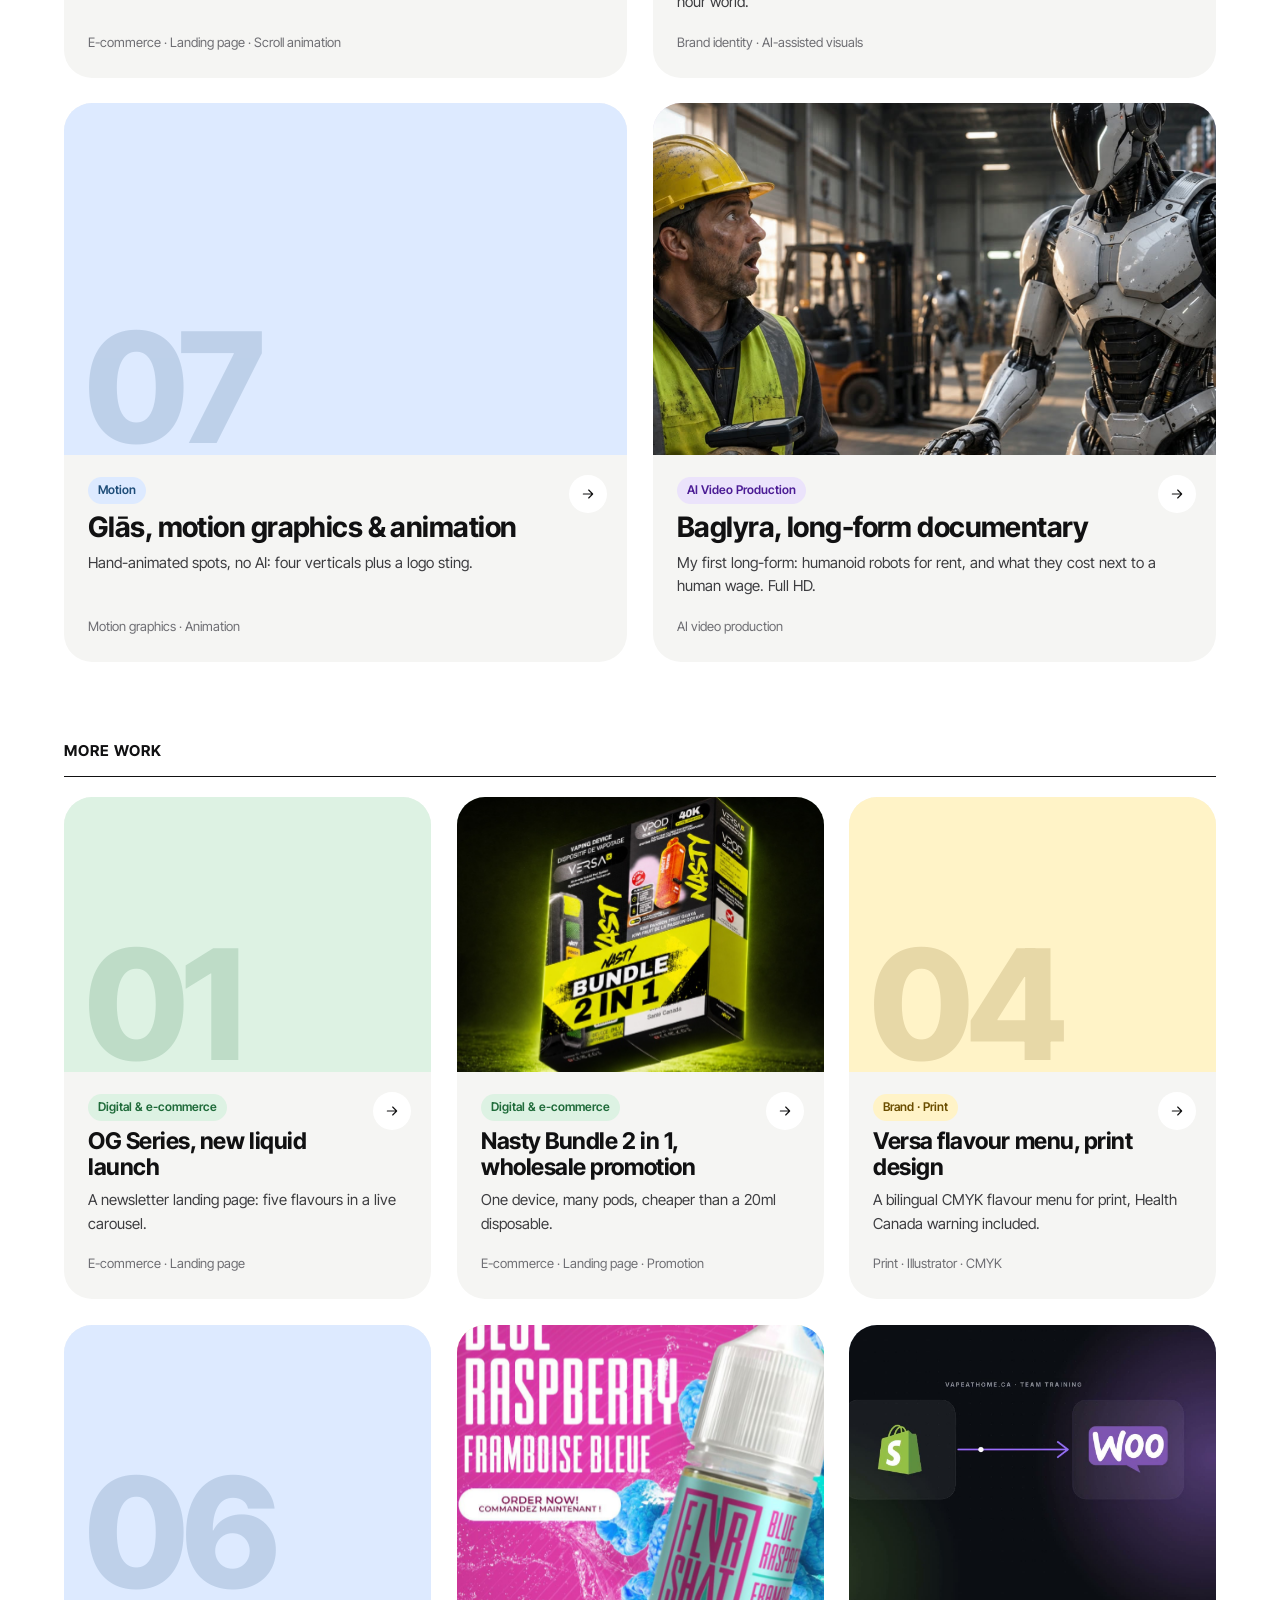
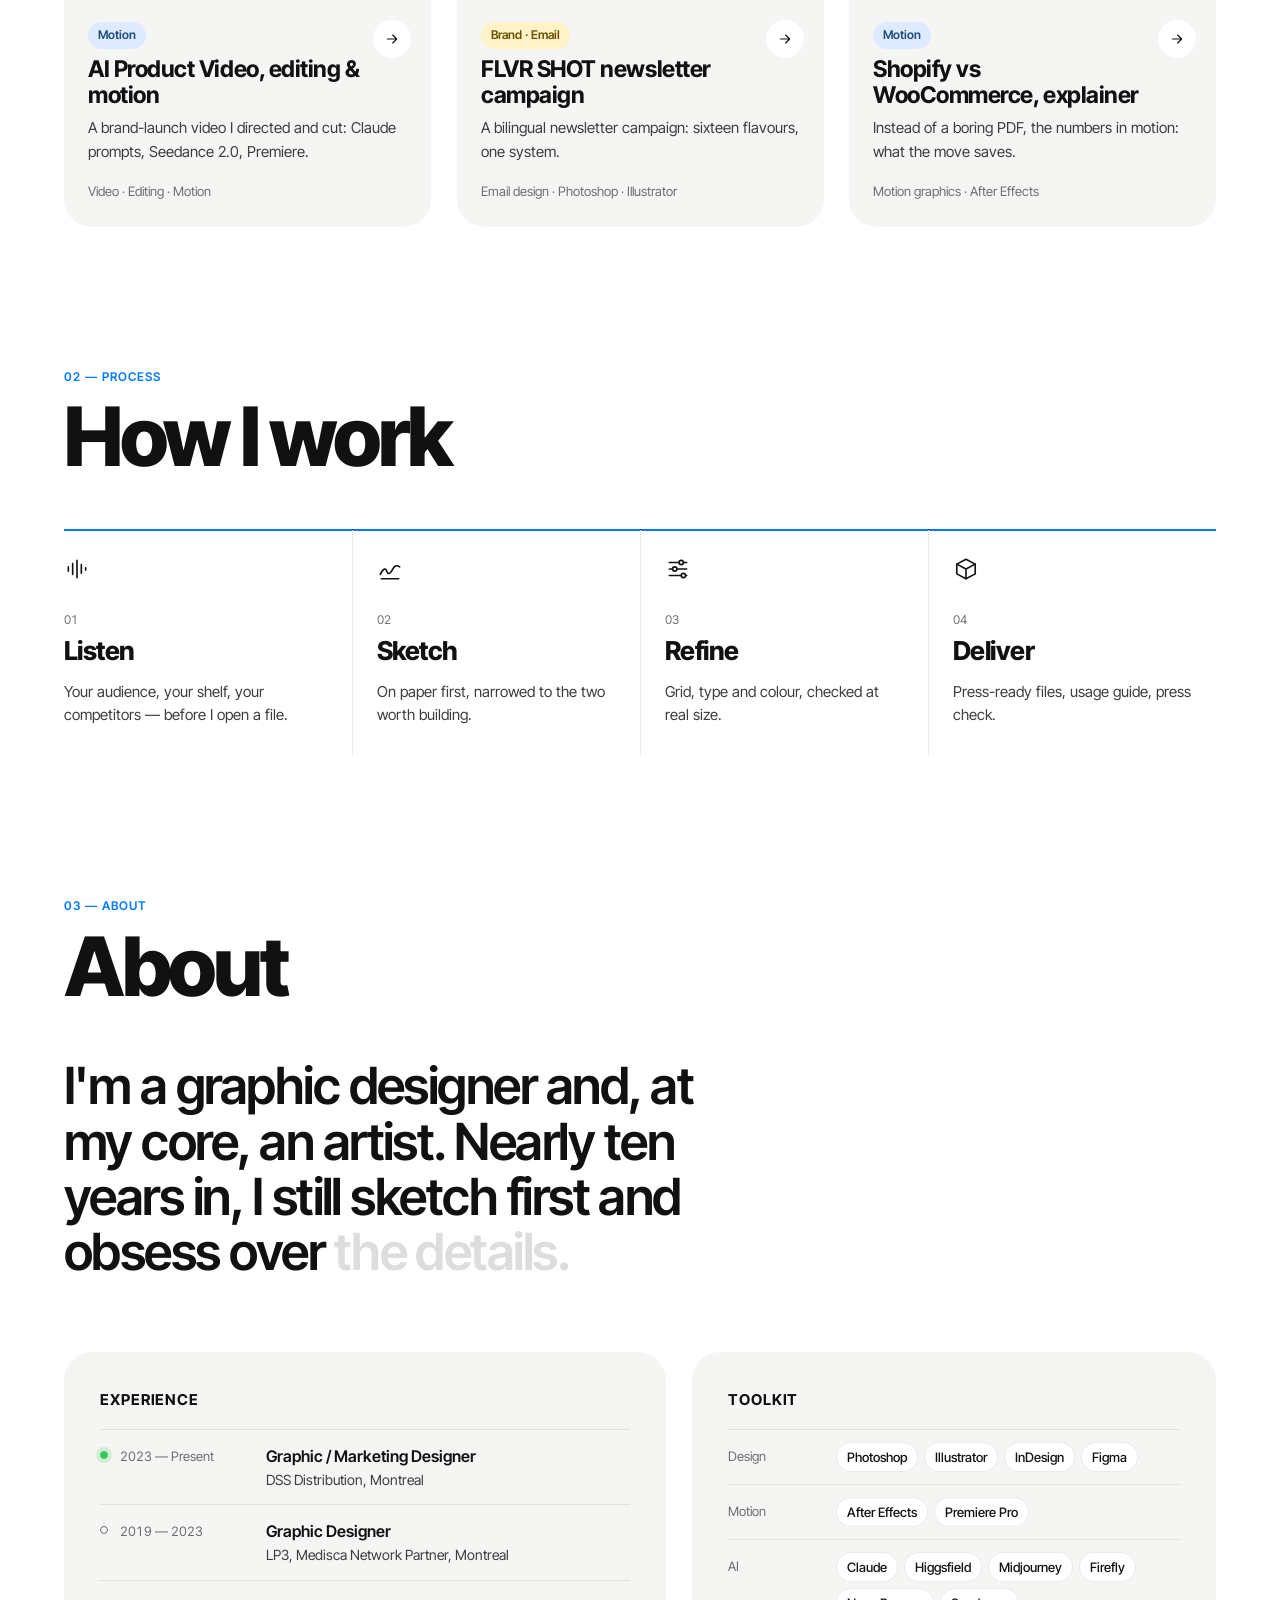
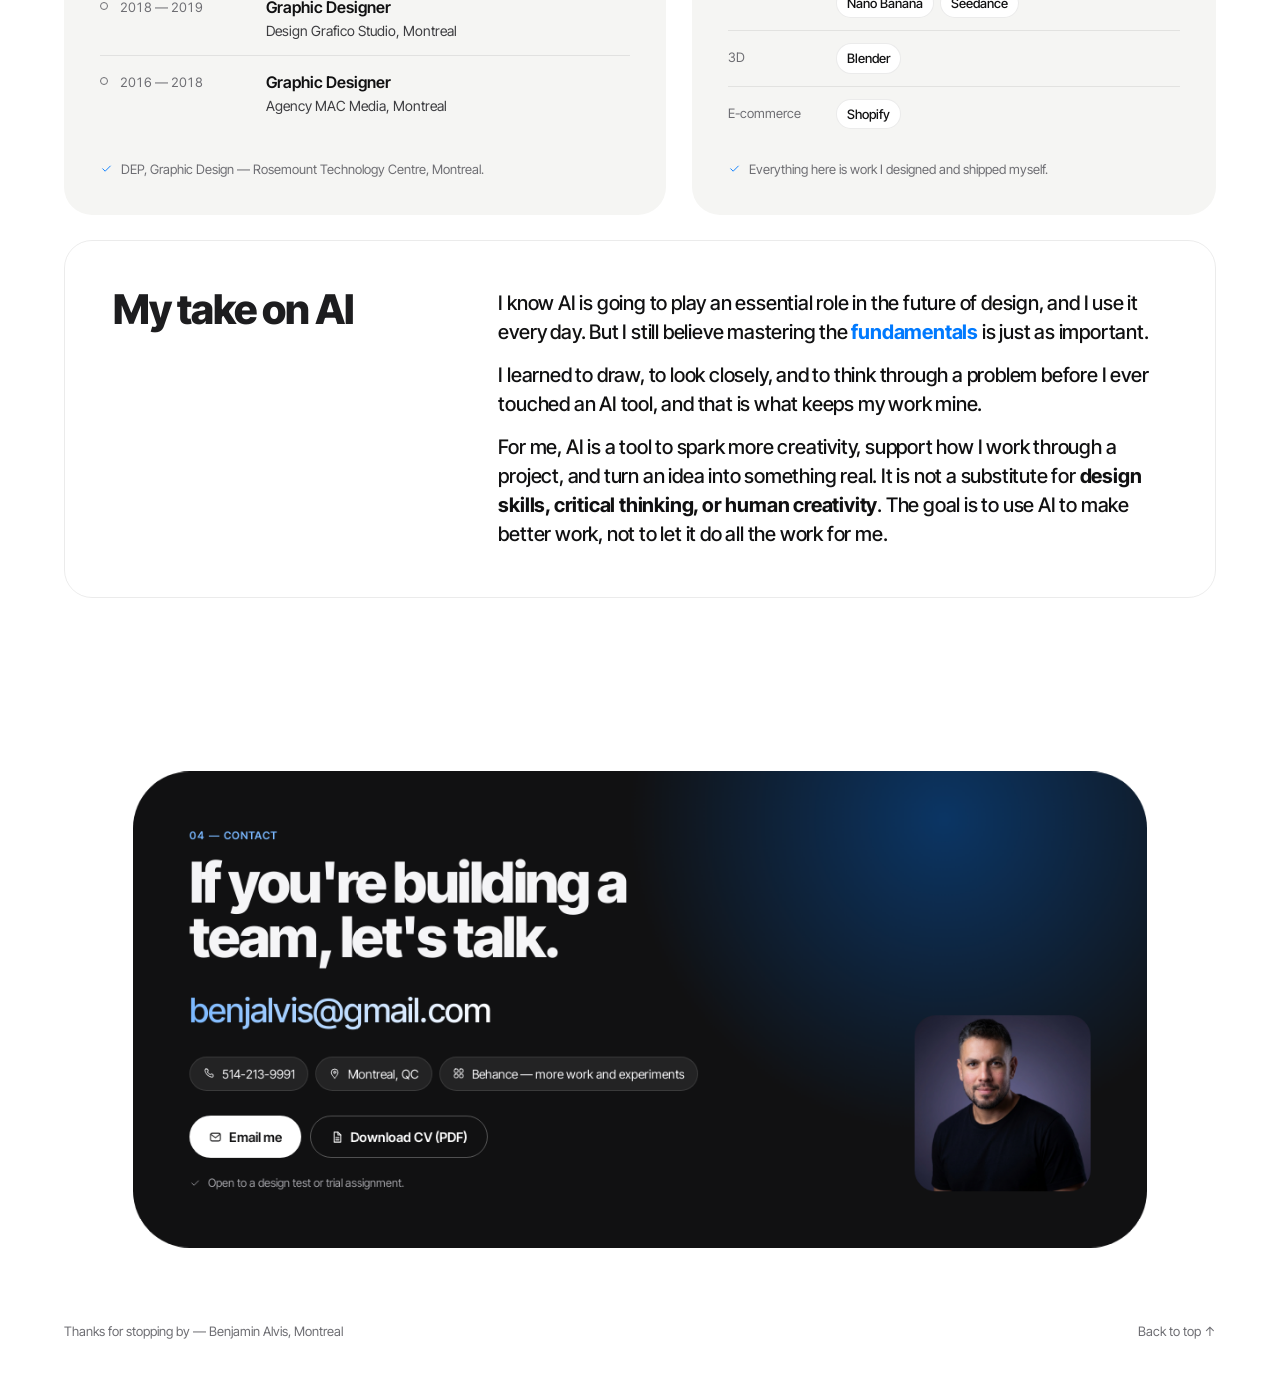
==== commit 89346b51: "Portfolio v5.6: blue statement background covers viewport corners" ====
--- a/index.html
+++ b/index.html
@@ -17,7 +17,7 @@
 <link rel="preconnect" href="https://fonts.googleapis.com">
 <link rel="preconnect" href="https://fonts.gstatic.com" crossorigin>
 <link href="https://fonts.googleapis.com/css2?family=Inter+Tight:wght@100..900&display=swap" rel="stylesheet">
-<link rel="stylesheet" href="css/styles.css?v=20261127e">
+<link rel="stylesheet" href="css/styles.css?v=20261127f">
 <script>document.documentElement.classList.add('js');</script>
 </head>
 <body>
@@ -364,9 +364,9 @@
   <a href="#top">Back to top ↑</a>
 </footer>
 
-<script src="js/hero.js?v=20261127e"></script>
-<script src="js/main.js?v=20261127e"></script>
-<script src="js/motion.js?v=20261127e"></script>
-<script src="js/logo.js?v=20261127e"></script>
+<script src="js/hero.js?v=20261127f"></script>
+<script src="js/main.js?v=20261127f"></script>
+<script src="js/motion.js?v=20261127f"></script>
+<script src="js/logo.js?v=20261127f"></script>
 </body>
 </html>
--- a/css/styles.css
+++ b/css/styles.css
@@ -237,7 +237,7 @@
 /* Blue full-page background (Nov 27, 2026): a blue radial circle grows to fill the
    viewport as you scroll the pinned statement, and the words flip ink to white.
    Driven by --sb (0..1) from motion.js; blue only, one accent, no pink/purple. */
-.statement-sticky::before { content: ""; position: absolute; inset: -12%; border-radius: 50%; background: radial-gradient(circle at 50% 42%, #5cb3ff 0%, #1f8fff 38%, #007AFF 62%, #005fd0 100%); opacity: var(--sb, 0); transform: scale(calc(.35 + var(--sb, 0) * .75)); will-change: transform, opacity; }
+.statement-sticky::before { content: ""; position: absolute; inset: -12%; border-radius: 50%; background: radial-gradient(circle at 50% 42%, #5cb3ff 0%, #1f8fff 38%, #007AFF 62%, #005fd0 100%); opacity: var(--sb, 0); transform: scale(calc(.35 + var(--sb, 0) * 1)); will-change: transform, opacity; }
 .statement-text { position: relative; z-index: 1; font-family: var(--display); font-size: clamp(48px, 9vw, 150px); font-weight: 800; line-height: .96; letter-spacing: -0.05em; text-align: center; max-width: 11ch; will-change: transform; color: color-mix(in srgb, var(--ink) calc((1 - var(--sb, 0)) * 100%), #fff calc(var(--sb, 0) * 100%)); }
 .statement-text > span { display: inline-block; opacity: var(--o, .1); transform: translateY(var(--y, 0)); }
 .statement-end { display: block !important; margin-top: .35em; font-size: .42em; letter-spacing: -0.03em; color: color-mix(in srgb, var(--accent) calc((1 - var(--sb, 0)) * 100%), #fff calc(var(--sb, 0) * 100%)); }
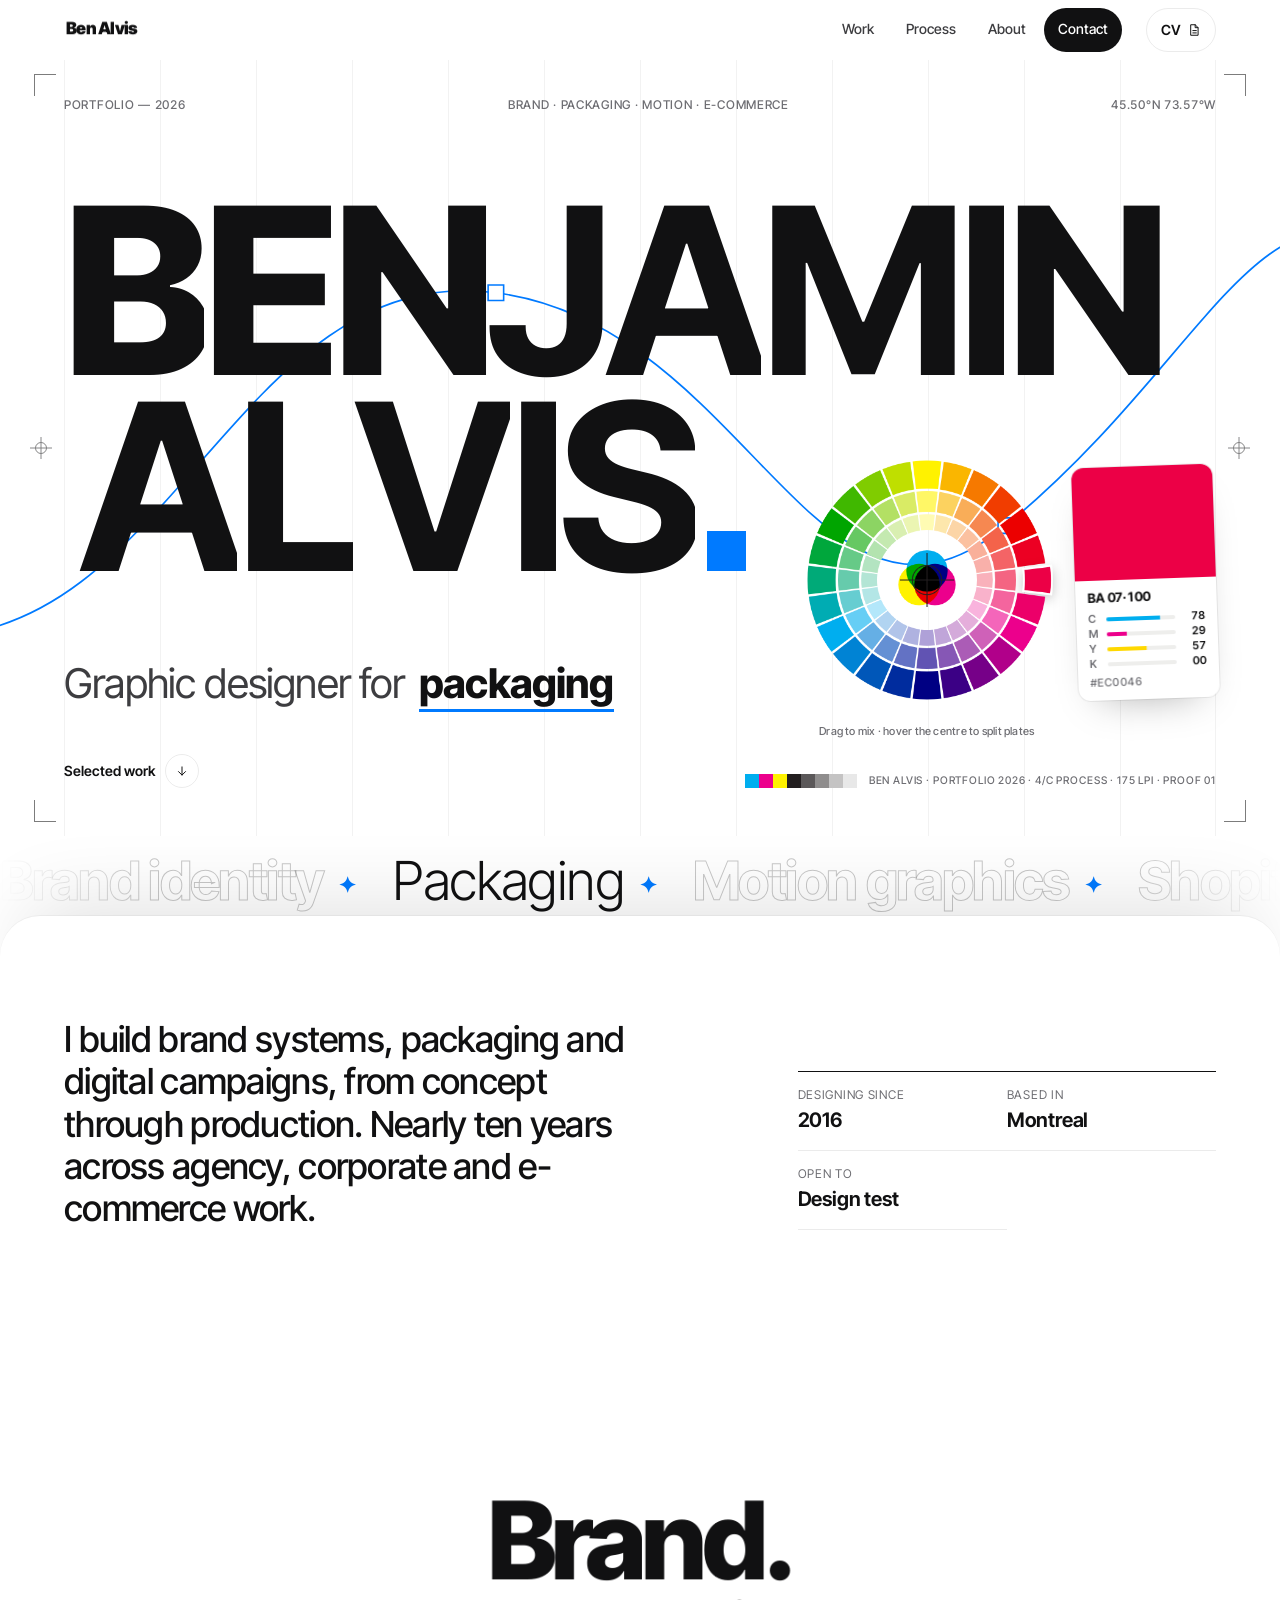
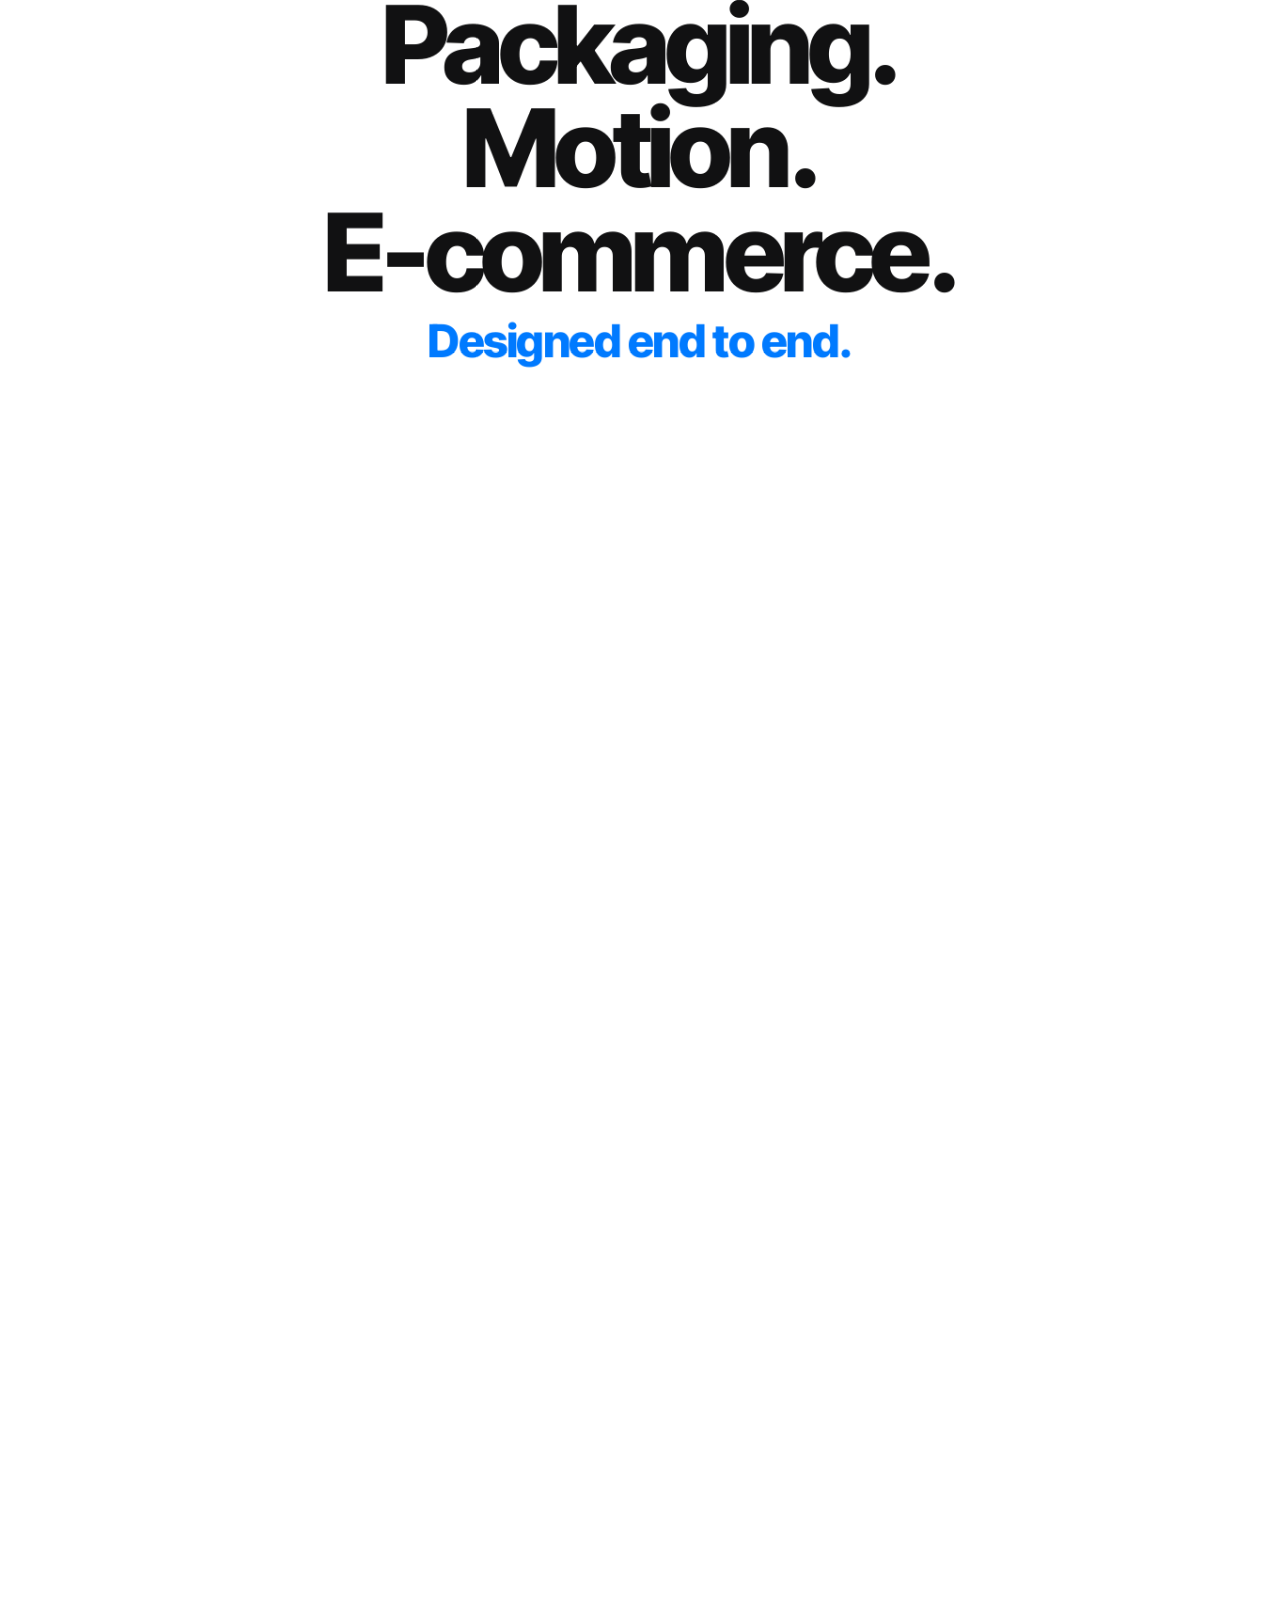
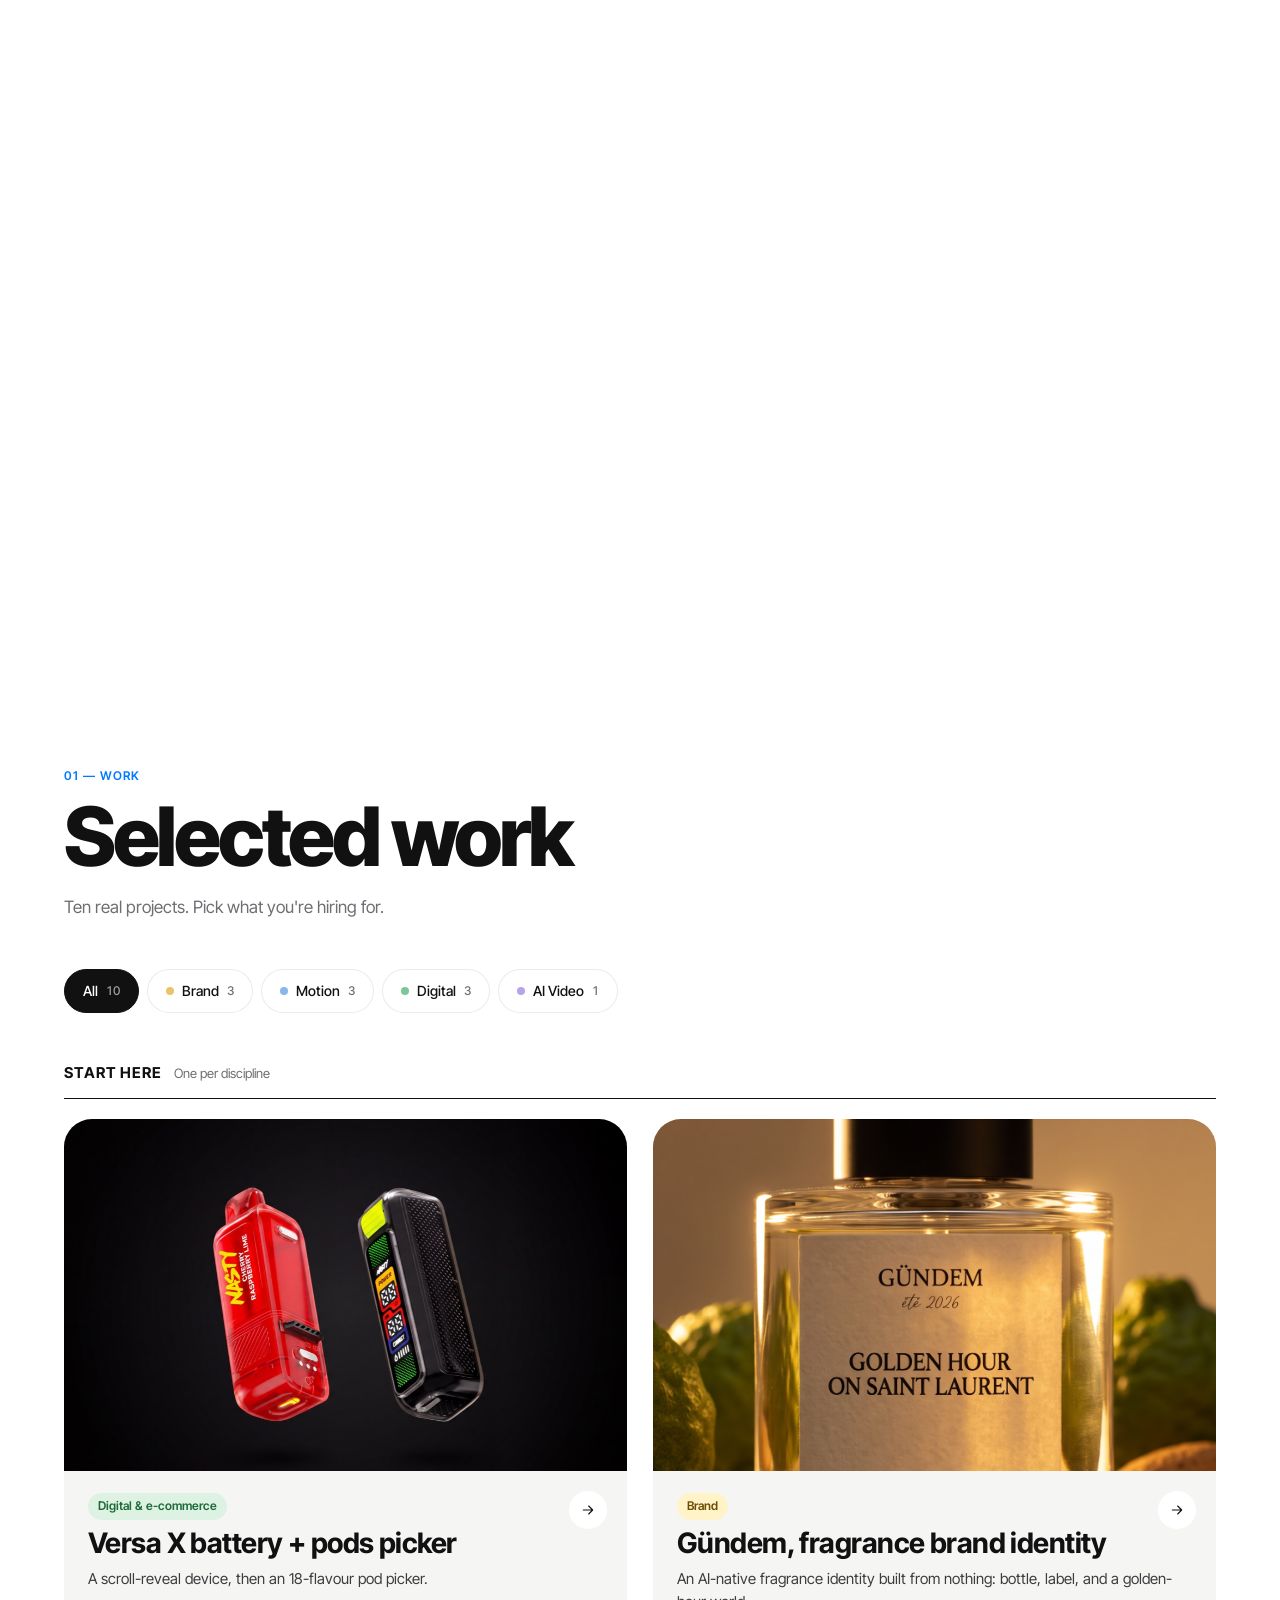
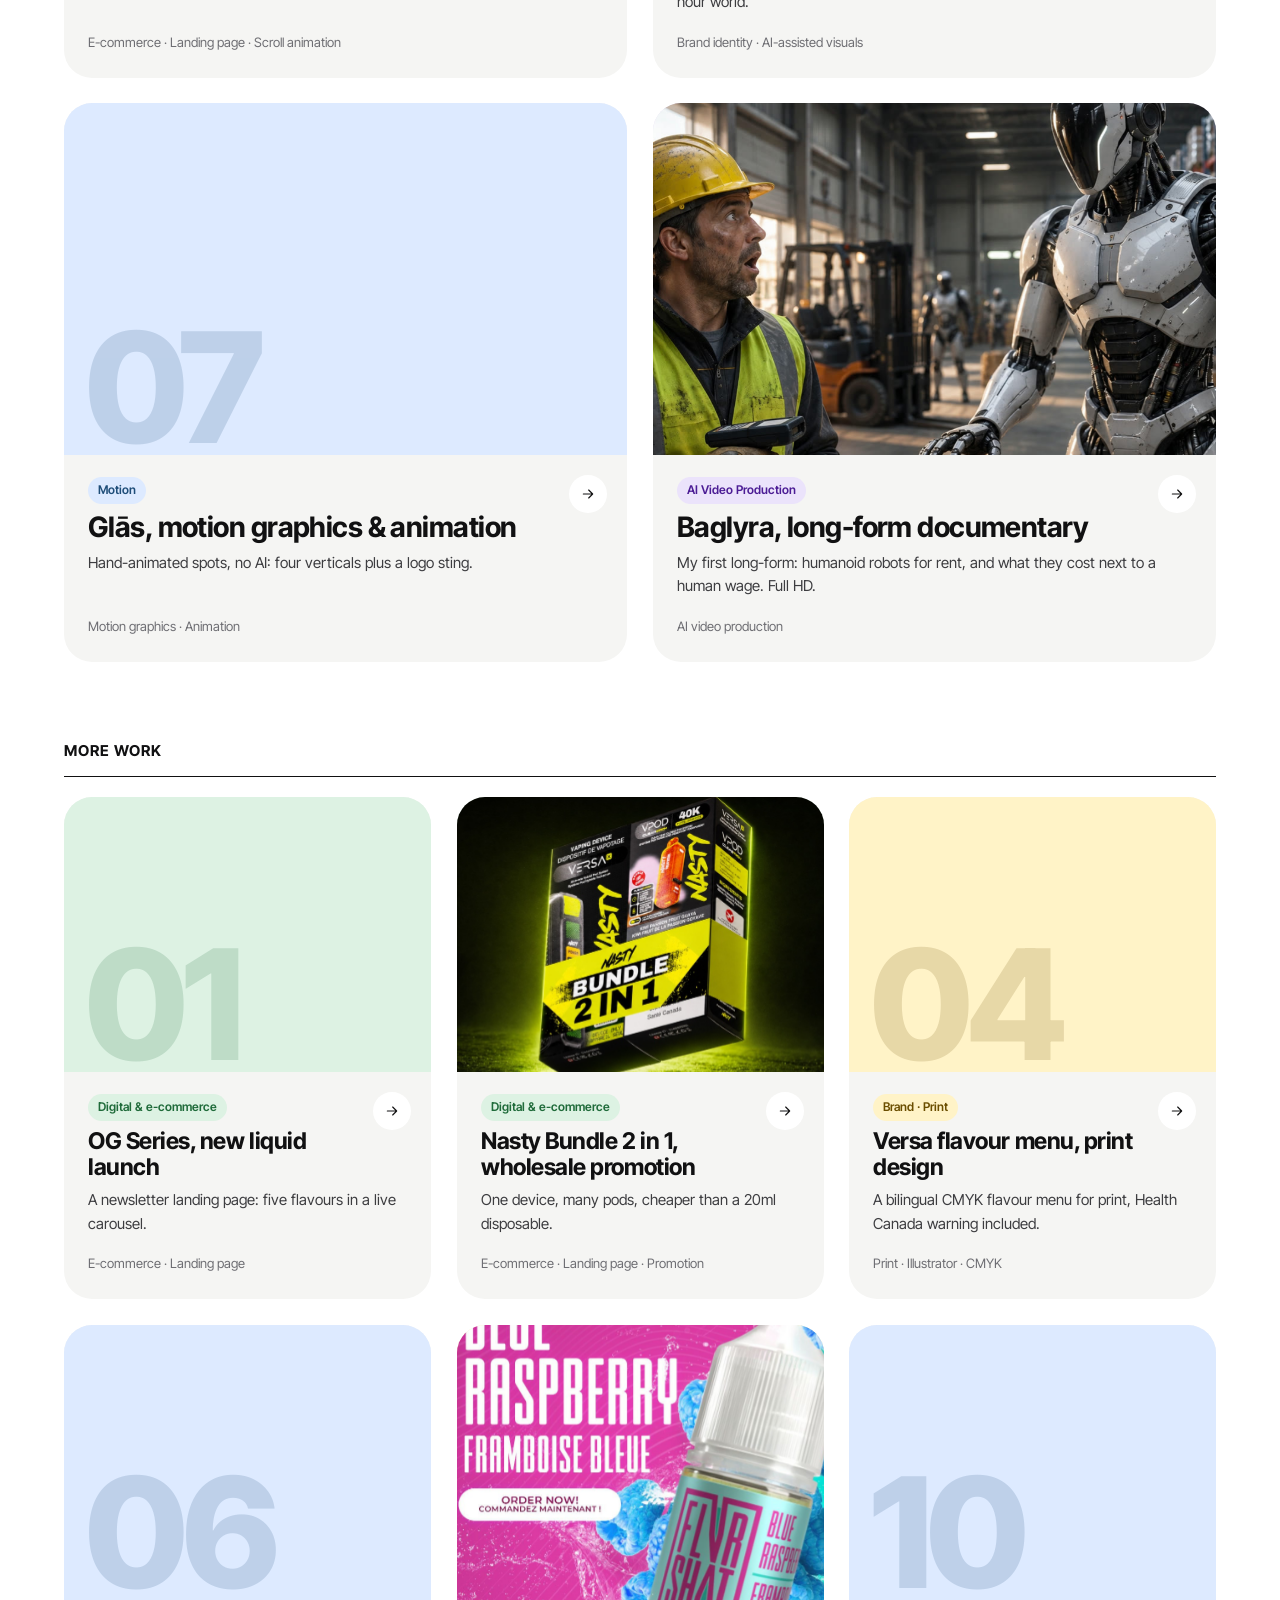
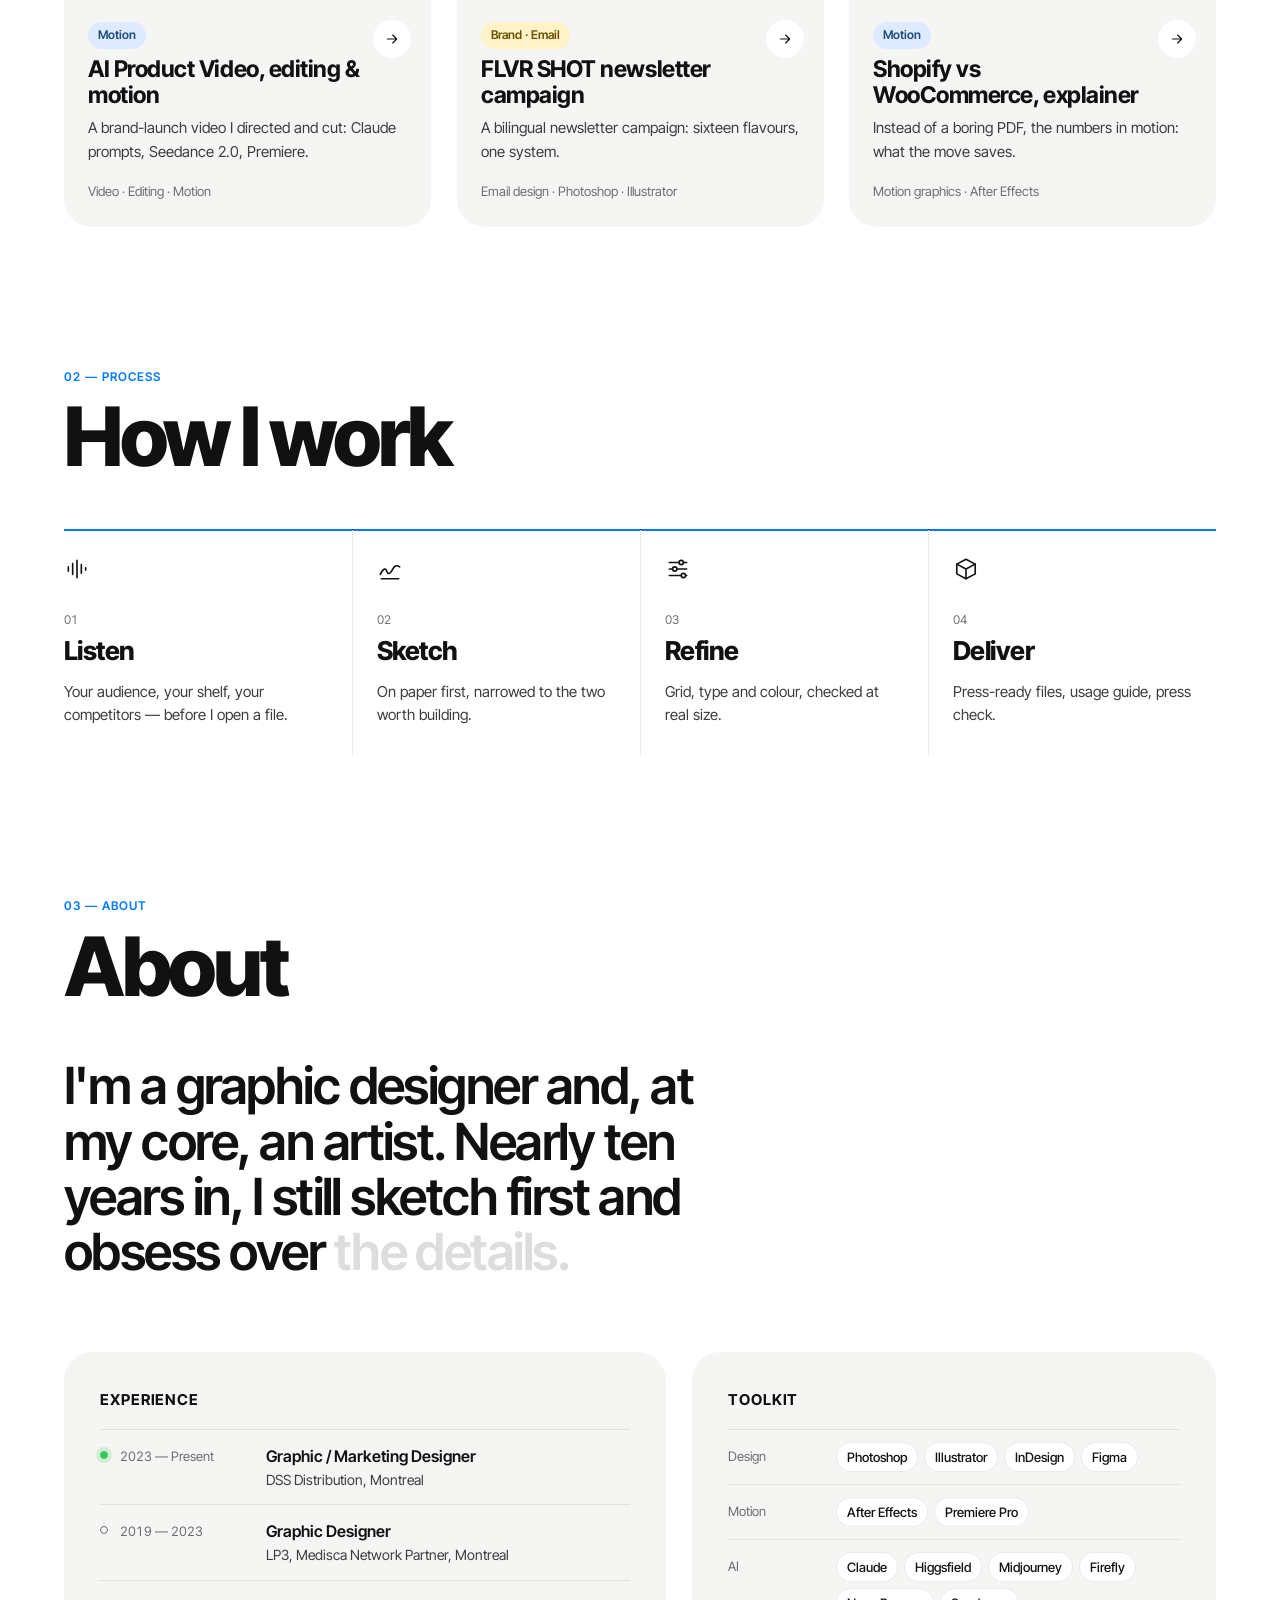
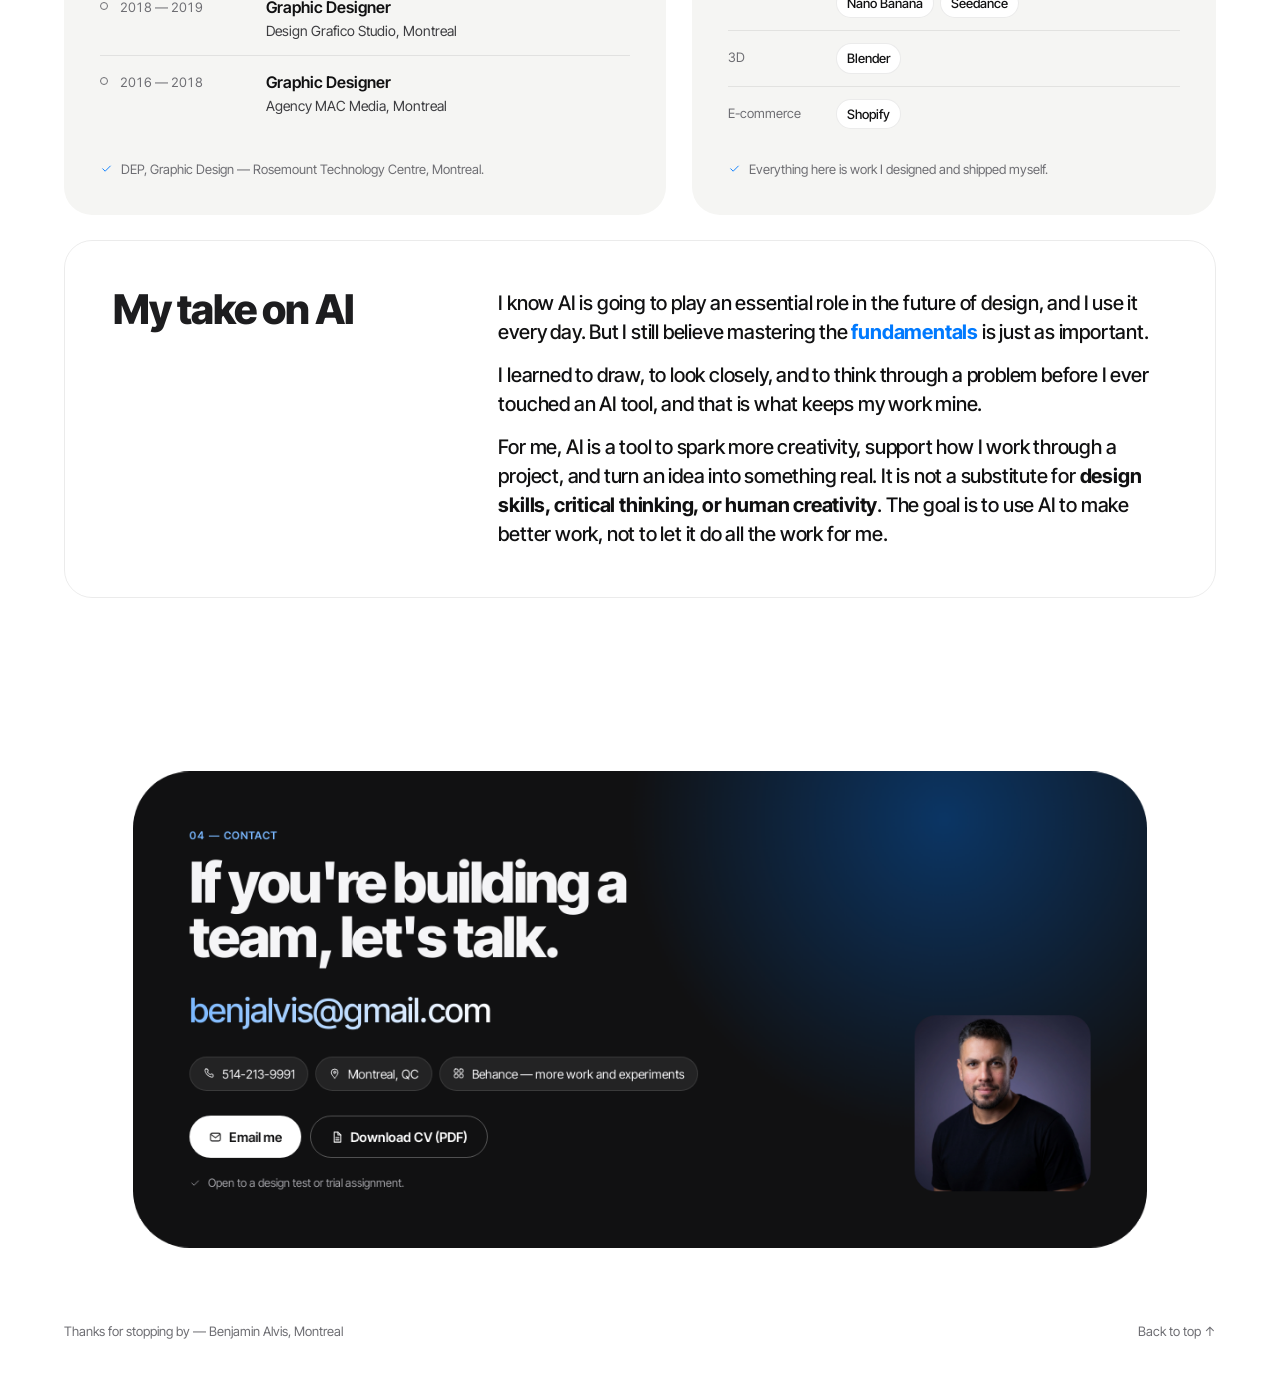
==== commit af167730: "Portfolio v5.7: CMYK press wheel in the hero" ====
--- a/index.html
+++ b/index.html
@@ -17,7 +17,7 @@
 <link rel="preconnect" href="https://fonts.googleapis.com">
 <link rel="preconnect" href="https://fonts.gstatic.com" crossorigin>
 <link href="https://fonts.googleapis.com/css2?family=Inter+Tight:wght@100..900&display=swap" rel="stylesheet">
-<link rel="stylesheet" href="css/styles.css?v=20261127f">
+<link rel="stylesheet" href="css/styles.css?v=20261127g">
 <script>document.documentElement.classList.add('js');</script>
 </head>
 <body>
@@ -93,10 +93,46 @@
         <span class="rotator" data-words="brand systems|packaging|motion|e-commerce|print|AI video">brand systems</span>
       </p>
 
-      <div class="badge" aria-hidden="true">
-        <svg viewBox="0 0 100 100"><defs><path id="badge-circle" d="M50 50 m-38 0 a38 38 0 1 1 76 0 a38 38 0 1 1 -76 0"/></defs>
-          <text><textPath href="#badge-circle" textLength="236" lengthAdjust="spacing">OPEN TO WORK • MONTREAL • SINCE 2016 •</textPath></text></svg>
-        <span class="badge-core"></span>
+      <!-- CMYK press wheel: every swatch is mixed from process inks -->
+      <div class="press" data-press>
+        <div class="press-wheel">
+          <svg class="wheel" viewBox="-210 -210 420 420" role="slider" tabindex="0" aria-label="CMYK ink wheel. Drag, or use the arrow keys, to mix a colour." aria-valuemin="0" aria-valuemax="23">
+            <g class="wheel-ticks" aria-hidden="true"></g>
+            <g class="wheel-segs"></g>
+            <g class="wheel-knob" aria-hidden="true"><path d="M0 -207 L7 -198 L-7 -198 Z"/></g>
+            <g class="wheel-plates" aria-hidden="true">
+              <circle class="plate plate--c" cx="0" cy="-15" r="34"/>
+              <circle class="plate plate--m" cx="13" cy="7.5" r="34"/>
+              <circle class="plate plate--y" cx="-13" cy="7.5" r="34"/>
+              <g class="plate--k"><circle cx="0" cy="0" r="24"/><path d="M0 -44V44M-44 0H44"/></g>
+              <text class="plate-label" x="-4.5" y="-60">C</text><text class="plate-label" x="52" y="44">M</text><text class="plate-label" x="-60" y="44">Y</text>
+              <circle class="plates-hit" r="66"/>
+            </g>
+          </svg>
+        </div>
+        <div class="press-chip" aria-live="polite">
+          <span class="chip-swatch"></span>
+          <div class="chip-body">
+            <p class="chip-name">BA 15·100</p>
+            <ul class="inks">
+              <li data-ink="c"><span>C</span><i></i><b>00</b></li>
+              <li data-ink="m"><span>M</span><i></i><b>00</b></li>
+              <li data-ink="y"><span>Y</span><i></i><b>00</b></li>
+              <li data-ink="k"><span>K</span><i></i><b>00</b></li>
+            </ul>
+            <p class="chip-hex">#000000</p>
+          </div>
+        </div>
+        <p class="press-hint" aria-hidden="true">Drag to mix · hover the centre to split plates</p>
+      </div>
+
+      <!-- print furniture: registration marks + colour control bar -->
+      <svg class="reg reg--l" viewBox="0 0 24 24" aria-hidden="true"><circle cx="12" cy="12" r="6"/><path d="M12 0v24M0 12h24"/></svg>
+      <svg class="reg reg--r" viewBox="0 0 24 24" aria-hidden="true"><circle cx="12" cy="12" r="6"/><path d="M12 0v24M0 12h24"/></svg>
+      <div class="colour-bar" aria-hidden="true">
+        <i style="--k:#00AEEF"></i><i style="--k:#EC008C"></i><i style="--k:#FFF200"></i><i style="--k:#231F20"></i>
+        <i style="--k:#5B5859"></i><i style="--k:#8F8D8D"></i><i style="--k:#C4C3C3"></i><i style="--k:#E8E8E8"></i>
+        <span>Ben Alvis · Portfolio 2026 · 4/C process · 175 lpi · Proof 01</span>
       </div>
 
       <a class="hero-cue" href="#work"><span>Selected work</span><svg class="ico" aria-hidden="true"><use href="#i-down"/></svg></a>
@@ -364,9 +400,10 @@
   <a href="#top">Back to top ↑</a>
 </footer>
 
-<script src="js/hero.js?v=20261127f"></script>
-<script src="js/main.js?v=20261127f"></script>
-<script src="js/motion.js?v=20261127f"></script>
-<script src="js/logo.js?v=20261127f"></script>
+<script src="js/hero.js?v=20261127g"></script>
+<script src="js/main.js?v=20261127g"></script>
+<script src="js/motion.js?v=20261127g"></script>
+<script src="js/press.js?v=20261127g"></script>
+<script src="js/logo.js?v=20261127g"></script>
 </body>
 </html>
--- a/css/styles.css
+++ b/css/styles.css
@@ -159,7 +159,7 @@
 .kt-clip { display: inline-block; overflow: hidden; vertical-align: top; padding: .04em 0 .02em; margin: -.04em 0 -.02em; }
 .kt-ch { display: inline-block; will-change: transform, font-variation-settings; transform: translateY(110%); font-variation-settings: "wght" 100; }
 html:not(.js) .kt-ch { transform: none; font-variation-settings: "wght" 800; }
-.kt-dot { display: inline-block; width: .17em; height: .17em; margin-left: .05em; background: var(--accent); transform: scale(0); transition: transform .7s var(--ease-snap) 1.35s; }
+.kt-dot { display: inline-block; width: .17em; height: .17em; margin-left: .05em; background: var(--press, var(--accent)); transform: scale(0); transition: transform .7s var(--ease-snap) 1.35s, background-color .35s ease; }
 .is-in .kt-dot { transform: scale(1); }
 html:not(.js) .kt-dot { transform: none; }
 html:not(.js) .rise > span { transform: none; }
@@ -190,13 +190,6 @@
 .rotator .rc.leave > span { transform: translateY(-105%); font-variation-settings: "wght" 900; }
 .rotator::after { content: ""; position: absolute; left: 0; right: 0; bottom: .02em; height: .07em; background: var(--accent); transform-origin: left; transform: scaleX(var(--u, 1)); transition: transform .7s var(--ease-out); }
 
-/* rotating badge */
-.badge { position: absolute; z-index: 2; right: calc(var(--pad) + 40px); bottom: clamp(70px, 9vw, 110px); width: clamp(92px, 9vw, 124px); aspect-ratio: 1; opacity: 0; transform: scale(.6) rotate(-40deg); transition: opacity .6s, transform 1s var(--ease-snap) 1.9s; }
-.is-in .badge { opacity: 1; transform: none; transition-delay: 1.9s; }
-.badge svg { width: 100%; height: 100%; animation: spin 18s linear infinite; }
-.badge text { font: 700 8.6px var(--display); letter-spacing: .1em; fill: var(--ink); }
-.badge-core { position: absolute; inset: 37%; border-radius: 50%; background: var(--accent); }
-.badge-core::after { content: ""; position: absolute; inset: 0; border-radius: 50%; background: var(--accent); animation: ping 2.4s var(--ease-out) infinite; }
 @keyframes spin { to { transform: rotate(360deg); } }
 @keyframes ping { 0% { transform: scale(1); opacity: .5; } 100% { transform: scale(2.6); opacity: 0; } }
 
@@ -453,7 +446,6 @@
   .header-cv { margin-left: auto; }
   .hide-sm { display: none; }
   .hero-stage { min-height: calc(100svh - var(--header-h) - 70px); }
-  .badge { right: var(--pad); top: 120px; bottom: auto; width: 78px; }
   .hero-name { align-self: end; }
   .statement-text { font-size: 13.5vw; }
   .page-over { border-radius: 28px 28px 0 0; }
@@ -491,6 +483,90 @@
   .site-header { background: #fff; -webkit-backdrop-filter: none; backdrop-filter: none; }
 }
 @media (forced-colors: active) {
-  .kt-dot, .badge-core, .pen-path { forced-color-adjust: none; }
+  .kt-dot, .pen-path, .press { forced-color-adjust: none; }
   .filter[aria-pressed="true"] { outline: 2px solid; }
 }
+
+/* ==========================================================================
+   13. Press — CMYK ink wheel (the only place process colours appear)
+   ========================================================================== */
+.press { position: absolute; z-index: 3; right: var(--pad); bottom: clamp(84px, 9.5vw, 140px); display: flex; align-items: center; gap: clamp(14px, 1.6vw, 24px); }
+.press-wheel { width: clamp(210px, 20vw, 290px); aspect-ratio: 1; }
+.wheel { width: 100%; height: 100%; overflow: visible; touch-action: none; cursor: grab; outline: none; }
+.wheel:focus-visible { outline: 2px solid var(--accent); outline-offset: 6px; border-radius: 50%; }
+.press.is-drag .wheel { cursor: grabbing; }
+
+/* the wheel spins in, cells fade in ring by ring */
+.wheel-segs { transform-box: view-box; transform-origin: 50% 50%; transform: rotate(-120deg) scale(.82); opacity: 0; transition: transform 1.5s var(--ease-out), opacity .6s ease; }
+.press.is-in .wheel-segs { transform: none; opacity: 1; }
+.cell { transform-box: view-box; transform-origin: 50% 50%; stroke: #fff; stroke-width: 0; cursor: pointer; transition: transform .35s var(--ease-snap), stroke-width .2s, filter .2s; opacity: 0; }
+.press.is-in .cell { animation: cellIn .5s var(--ease-out) both; animation-delay: calc(var(--r) * 160ms + var(--i) * 18ms); }
+@keyframes cellIn { from { opacity: 0; } to { opacity: 1; } }
+.cell:hover { filter: brightness(1.06) saturate(1.1); }
+.cell.is-sel { transform: translate(var(--dx), var(--dy)); stroke-width: 3.5; filter: drop-shadow(0 6px 10px rgba(0, 0, 0, .22)); }
+
+.wheel-knob { transform-box: view-box; transform-origin: 50% 50%; transition: transform .3s var(--ease-out); opacity: 0; }
+.wheel-knob path { fill: var(--ink); }
+.press.is-printed .wheel-knob { opacity: 1; }
+
+/* the centre is a registration mark built from the plates */
+.plate { mix-blend-mode: multiply; transform-box: view-box; transform-origin: 50% 50%; transition: transform .7s var(--ease-snap), opacity .5s ease; opacity: 0; }
+.plate--c { fill: #00AEEF; transform: translate(-46px, -60px); }
+.plate--m { fill: #EC008C; transform: translate(60px, -30px); }
+.plate--y { fill: #FFF200; transform: translate(-50px, 60px); }
+.plate--k { fill: none; stroke: #231F20; stroke-width: 1.6; opacity: 0; transition: opacity .5s ease, transform .5s var(--ease-snap); transform-box: view-box; transform-origin: 50% 50%; transform: scale(1.6); }
+.press.is-in .plate { opacity: 1; transform: none; }
+.press.is-in .plate--k { opacity: 1; transform: none; }
+.press.is-in:not(.is-printed) .plate--c { transition-delay: .25s; }
+.press.is-in:not(.is-printed) .plate--m { transition-delay: .5s; }
+.press.is-in:not(.is-printed) .plate--y { transition-delay: .75s; }
+.press.is-in:not(.is-printed) .plate--k { transition-delay: 1s; }
+.press.is-split .plate--c { transform: translate(-8px, -20px); }
+.press.is-split .plate--m { transform: translate(20px, 9px); }
+.press.is-split .plate--y { transform: translate(-20px, 9px); }
+.plate-label { font: 700 13px var(--text); fill: var(--ink); opacity: 0; transition: opacity .3s; pointer-events: none; }
+.press.is-split .plate-label { opacity: 1; }
+.plates-hit { fill: transparent; cursor: pointer; }
+
+/* the chip: a swatch-book page that reports the live ink mix */
+.press-chip { width: clamp(132px, 11vw, 158px); background: #fff; border-radius: 12px; overflow: hidden; box-shadow: 0 0 0 1px rgba(0, 0, 0, .07), 0 18px 40px -22px rgba(0, 0, 0, .35); opacity: 0; transform: translateY(16px) rotate(2deg); transition: opacity .6s ease .9s, transform .9s var(--ease-snap) .9s; }
+.press.is-in .press-chip { opacity: 1; transform: rotate(-2deg); }
+.press-chip:hover { transform: rotate(0deg) translateY(-3px); transition-delay: 0s; }
+.chip-swatch { display: block; aspect-ratio: 5 / 4; background: var(--accent); transition: background-color .25s ease; }
+.chip-body { padding: 10px 12px 12px; }
+.chip-name { font: 700 13px/1.2 var(--text); letter-spacing: -0.01em; font-variant-numeric: tabular-nums; }
+.inks { margin-top: 8px; display: grid; gap: 4px; }
+.inks li { display: grid; grid-template-columns: 12px 1fr 24px; align-items: center; gap: 6px; font: 600 11px/1 var(--text); font-variant-numeric: tabular-nums; }
+.inks span { color: var(--grey); }
+.inks i { height: 4px; border-radius: 2px; background: #eeeeec; position: relative; overflow: hidden; }
+.inks i::after { content: ""; position: absolute; inset: 0; transform-origin: left; transform: scaleX(var(--v, 0)); background: var(--ink-c); }
+.inks i { --ink-c: #231F20; }
+.inks [data-ink="c"] i { --ink-c: #00AEEF; } .inks [data-ink="m"] i { --ink-c: #EC008C; } .inks [data-ink="y"] i { --ink-c: #FFD800; }
+.inks b { text-align: right; font-weight: 600; }
+.chip-hex { margin-top: 8px; font: 500 11px/1 var(--text); color: var(--grey); letter-spacing: .04em; }
+.press-hint { position: absolute; left: 0; top: calc(100% + 10px); width: clamp(210px, 20vw, 290px); text-align: center; font: 500 11px/1.3 var(--text); color: var(--grey); letter-spacing: .02em; opacity: 0; transition: opacity .6s ease 2.4s; }
+.press.is-in .press-hint { opacity: 1; }
+.press.is-touched .press-hint { opacity: 0; transition-delay: 0s; }
+
+/* print furniture */
+.reg { position: absolute; top: 50%; width: 22px; height: 22px; margin-top: -11px; fill: none; stroke: var(--ink); stroke-width: 1; opacity: 0; transition: opacity .6s ease .4s; z-index: 1; }
+.reg--l { left: calc(var(--pad) - 34px); } .reg--r { right: calc(var(--pad) - 34px); }
+.is-in .reg { opacity: .55; }
+.colour-bar { position: absolute; z-index: 2; right: var(--pad); bottom: clamp(28px, 4vw, 48px); display: flex; align-items: center; gap: 0; opacity: 0; transition: opacity .8s ease 2s; }
+.is-in .colour-bar { opacity: 1; }
+.colour-bar i { width: 14px; height: 14px; background: var(--k); }
+.colour-bar span { margin-left: 12px; font: 500 10.5px/1 var(--text); letter-spacing: .08em; text-transform: uppercase; color: var(--grey); white-space: nowrap; }
+
+@media (max-width: 1100px) {
+  .colour-bar span { display: none; }
+}
+@media (max-width: 900px) {
+  .press { right: auto; left: var(--pad); bottom: auto; top: 76px; width: calc(100% - var(--pad) * 2); justify-content: space-between; }
+  .press-wheel { width: min(52vw, 230px); }
+  .press-hint { width: min(52vw, 230px); }
+  .reg { display: none; }
+}
+@media (prefers-reduced-motion: reduce) {
+  .wheel-segs, .cell, .plate, .plate--k, .press-chip, .wheel-knob { opacity: 1 !important; transform: none; animation: none !important; }
+  .press-chip { transform: rotate(-2deg); }
+}
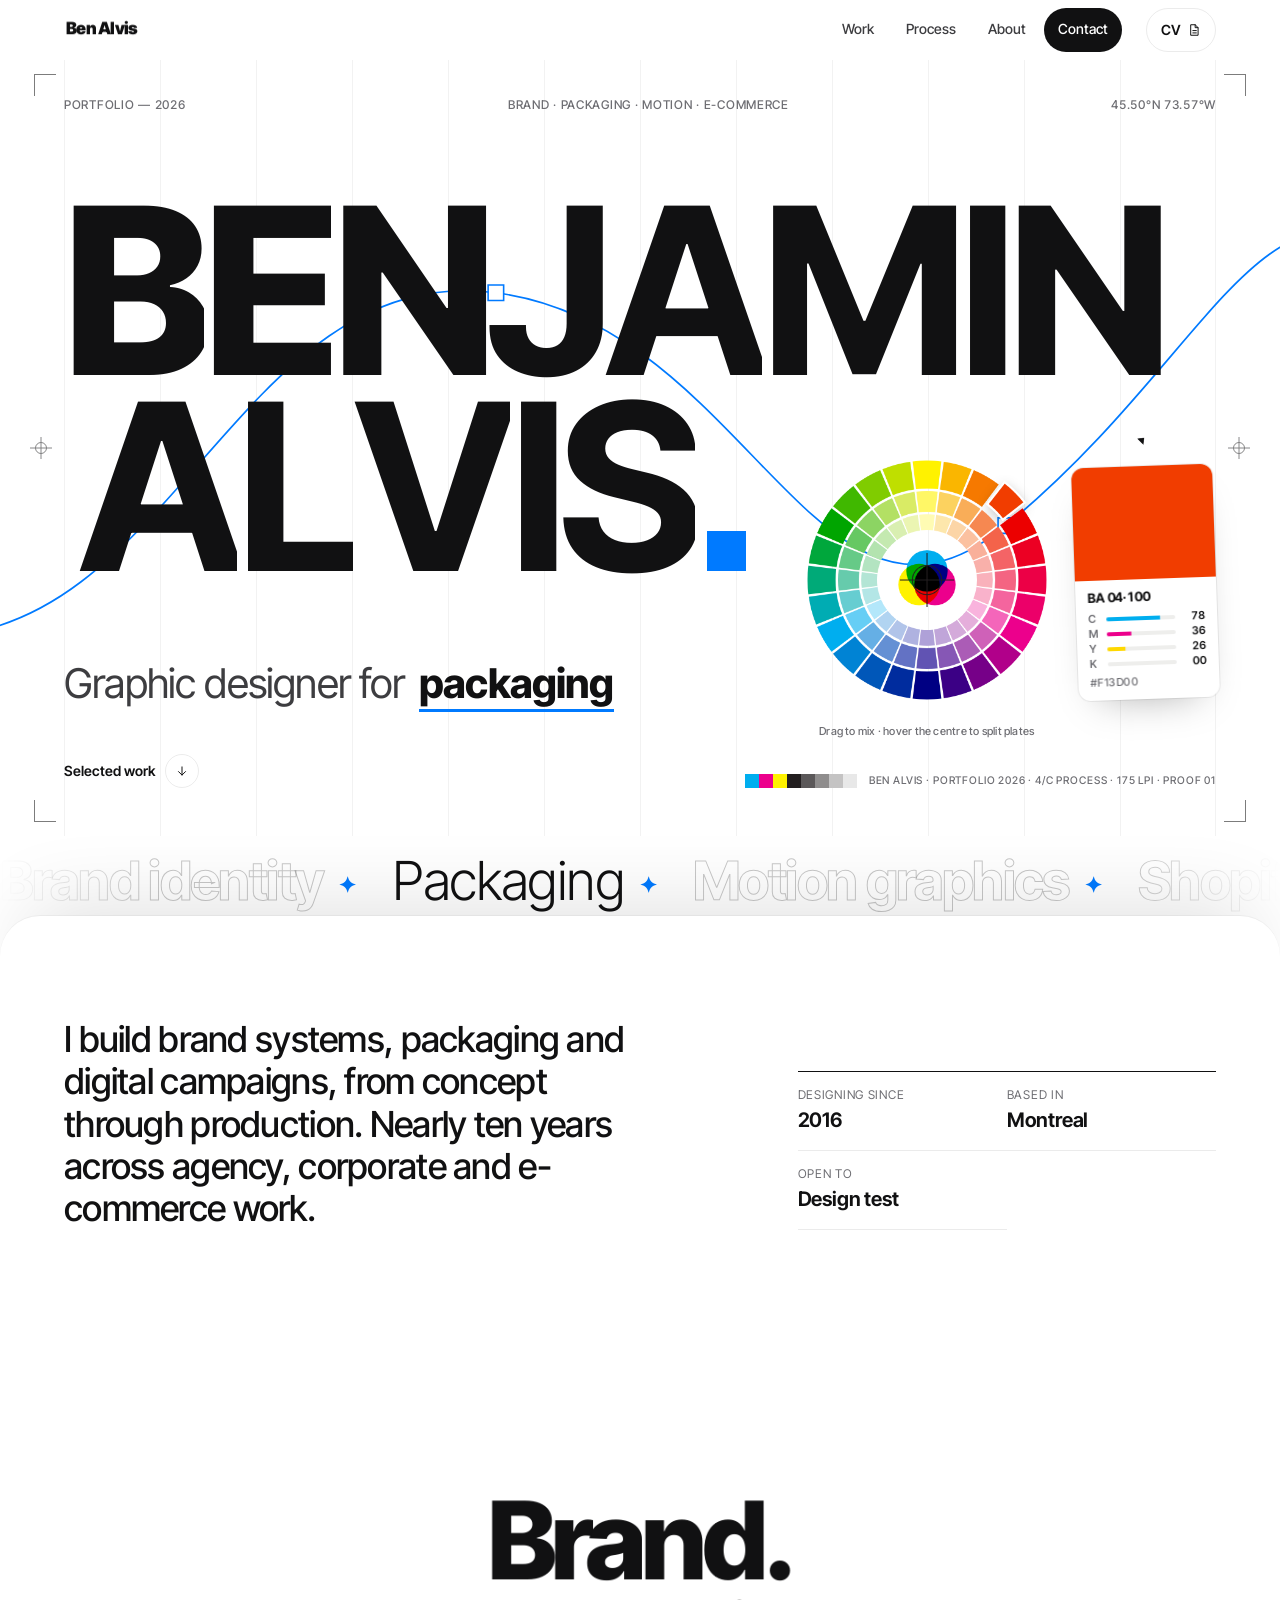
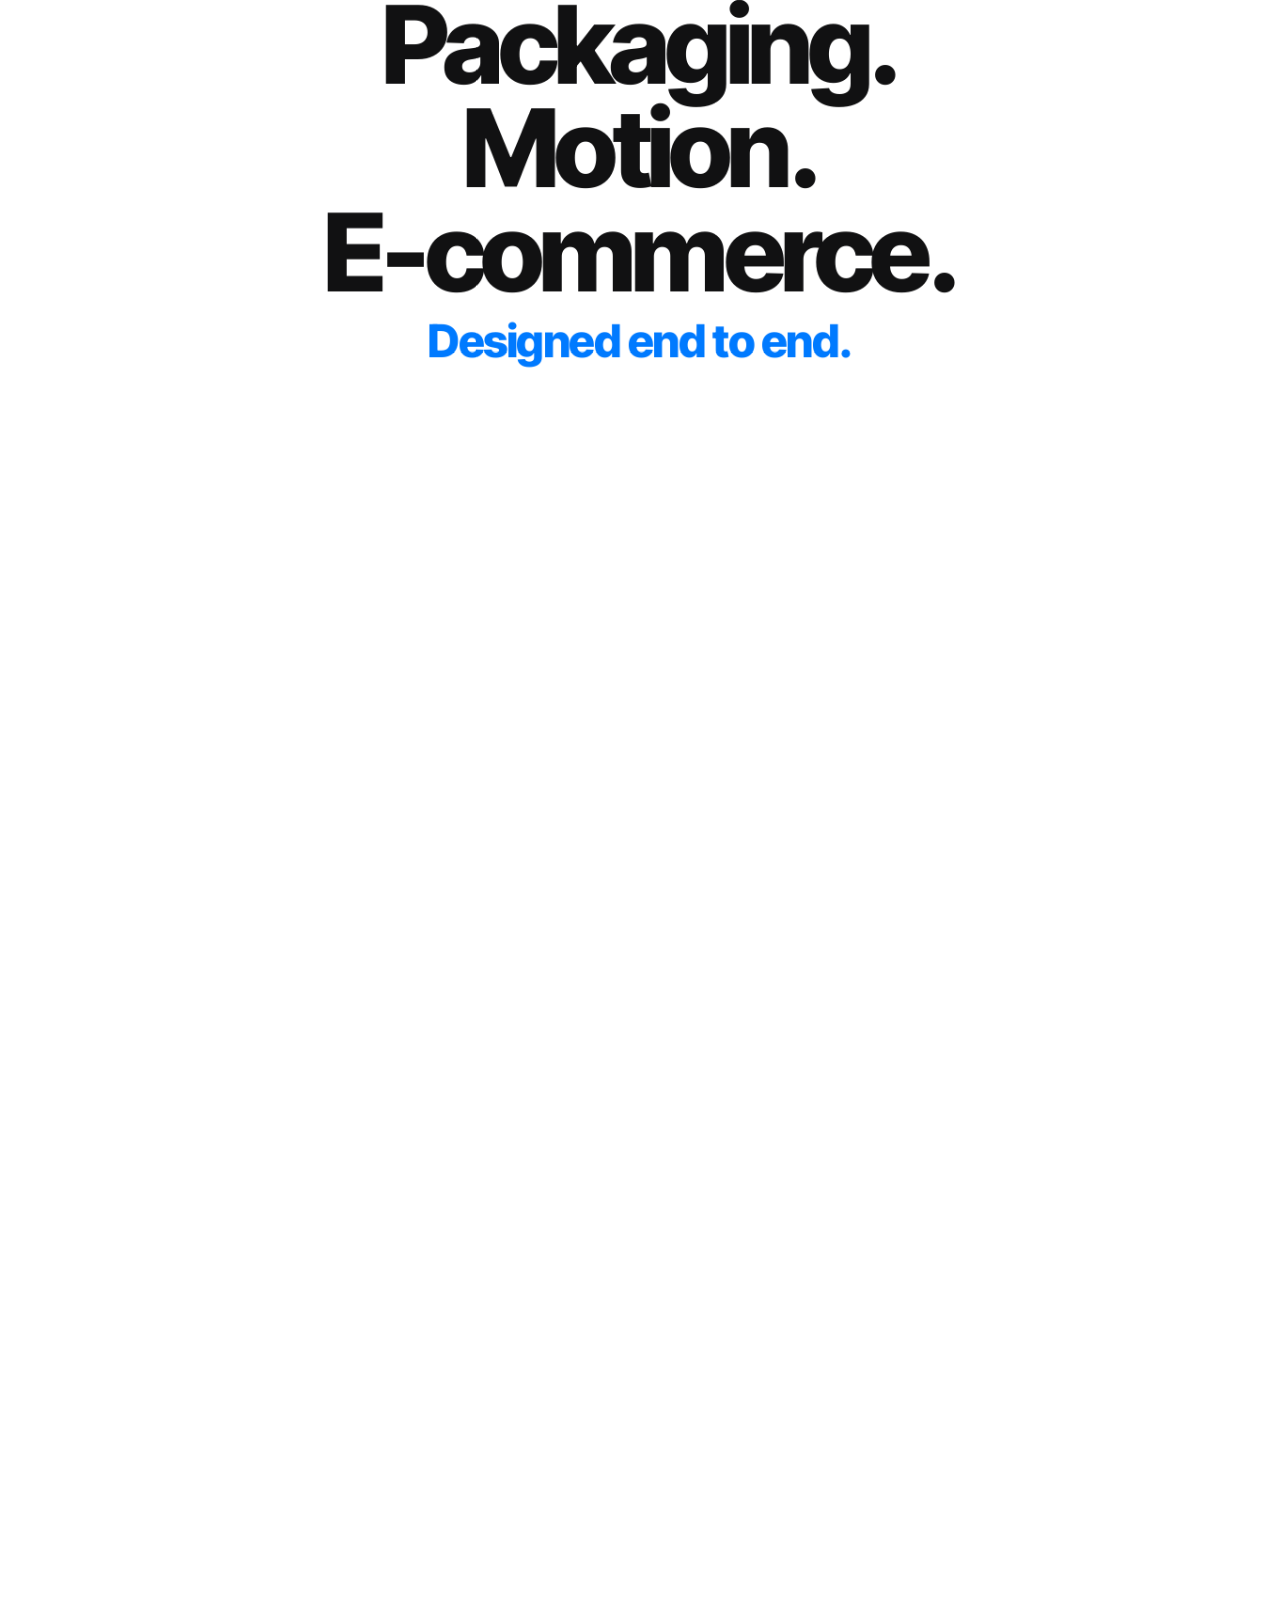
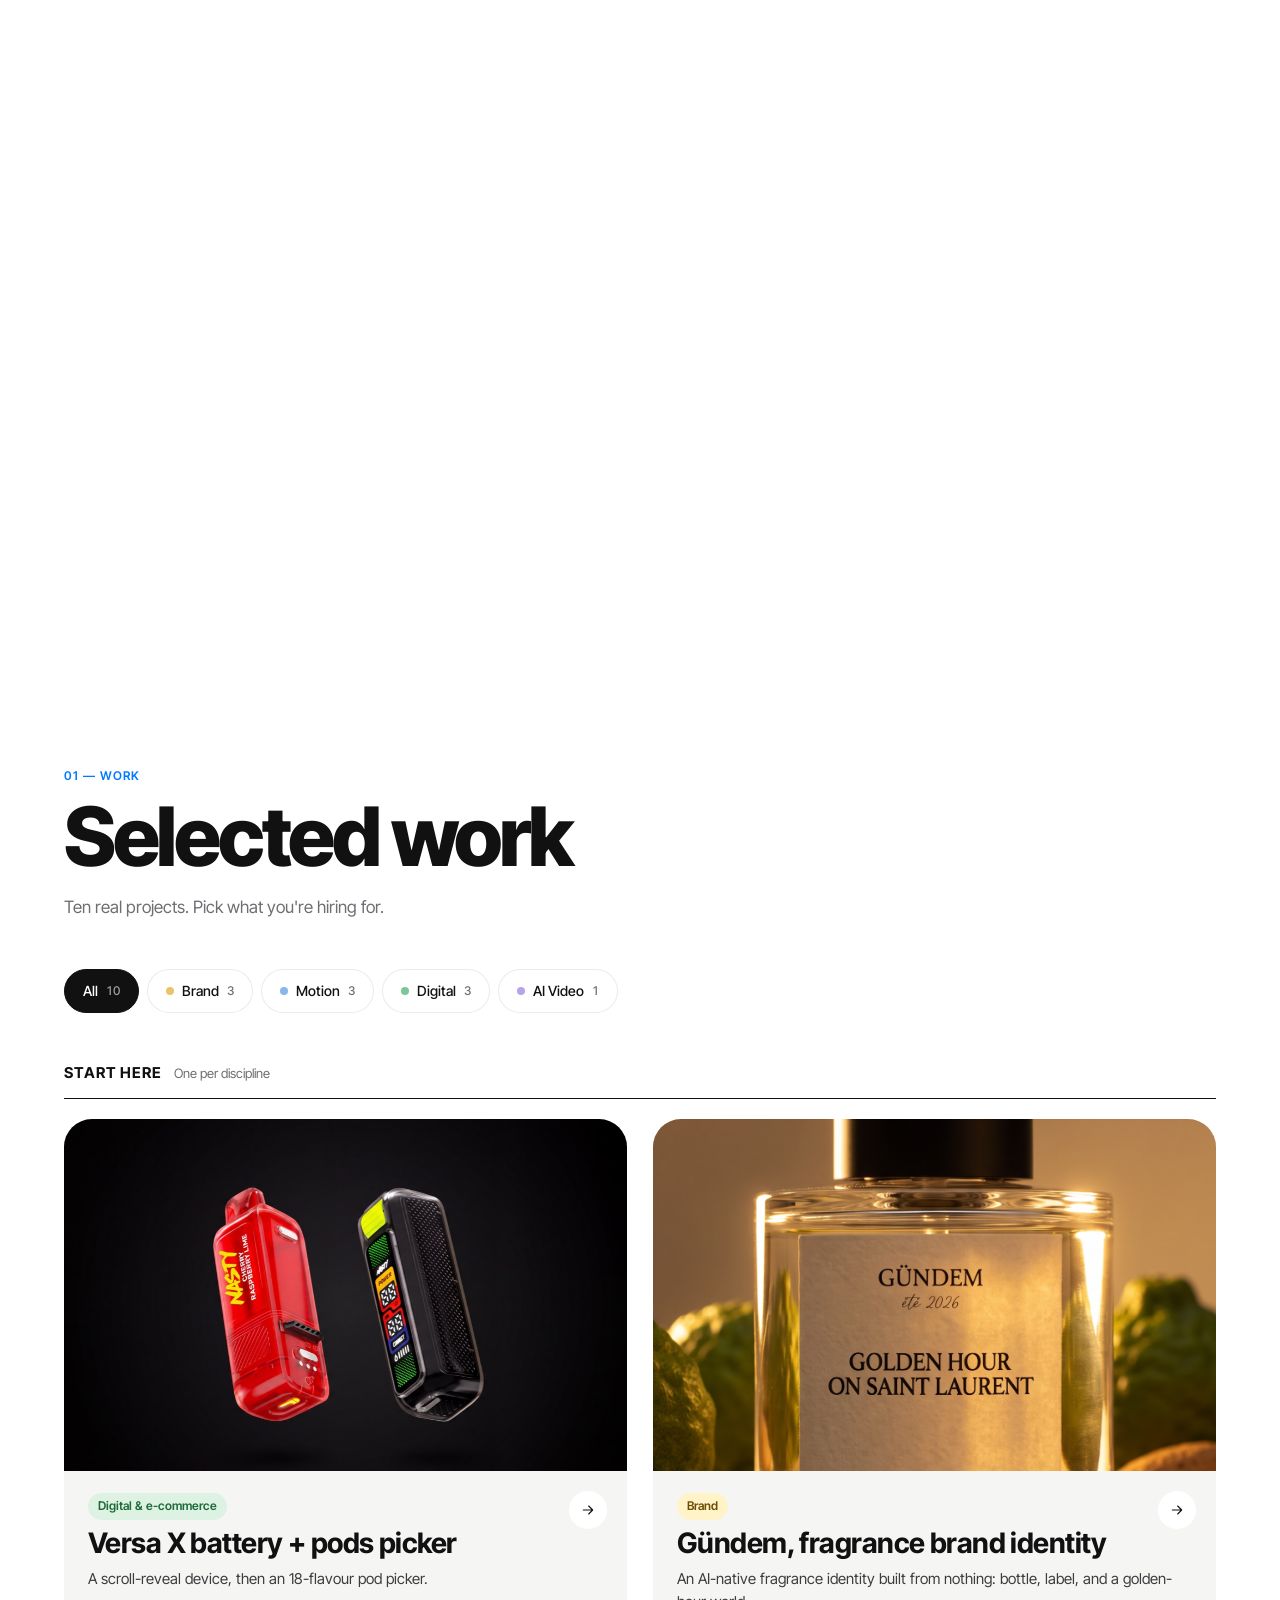
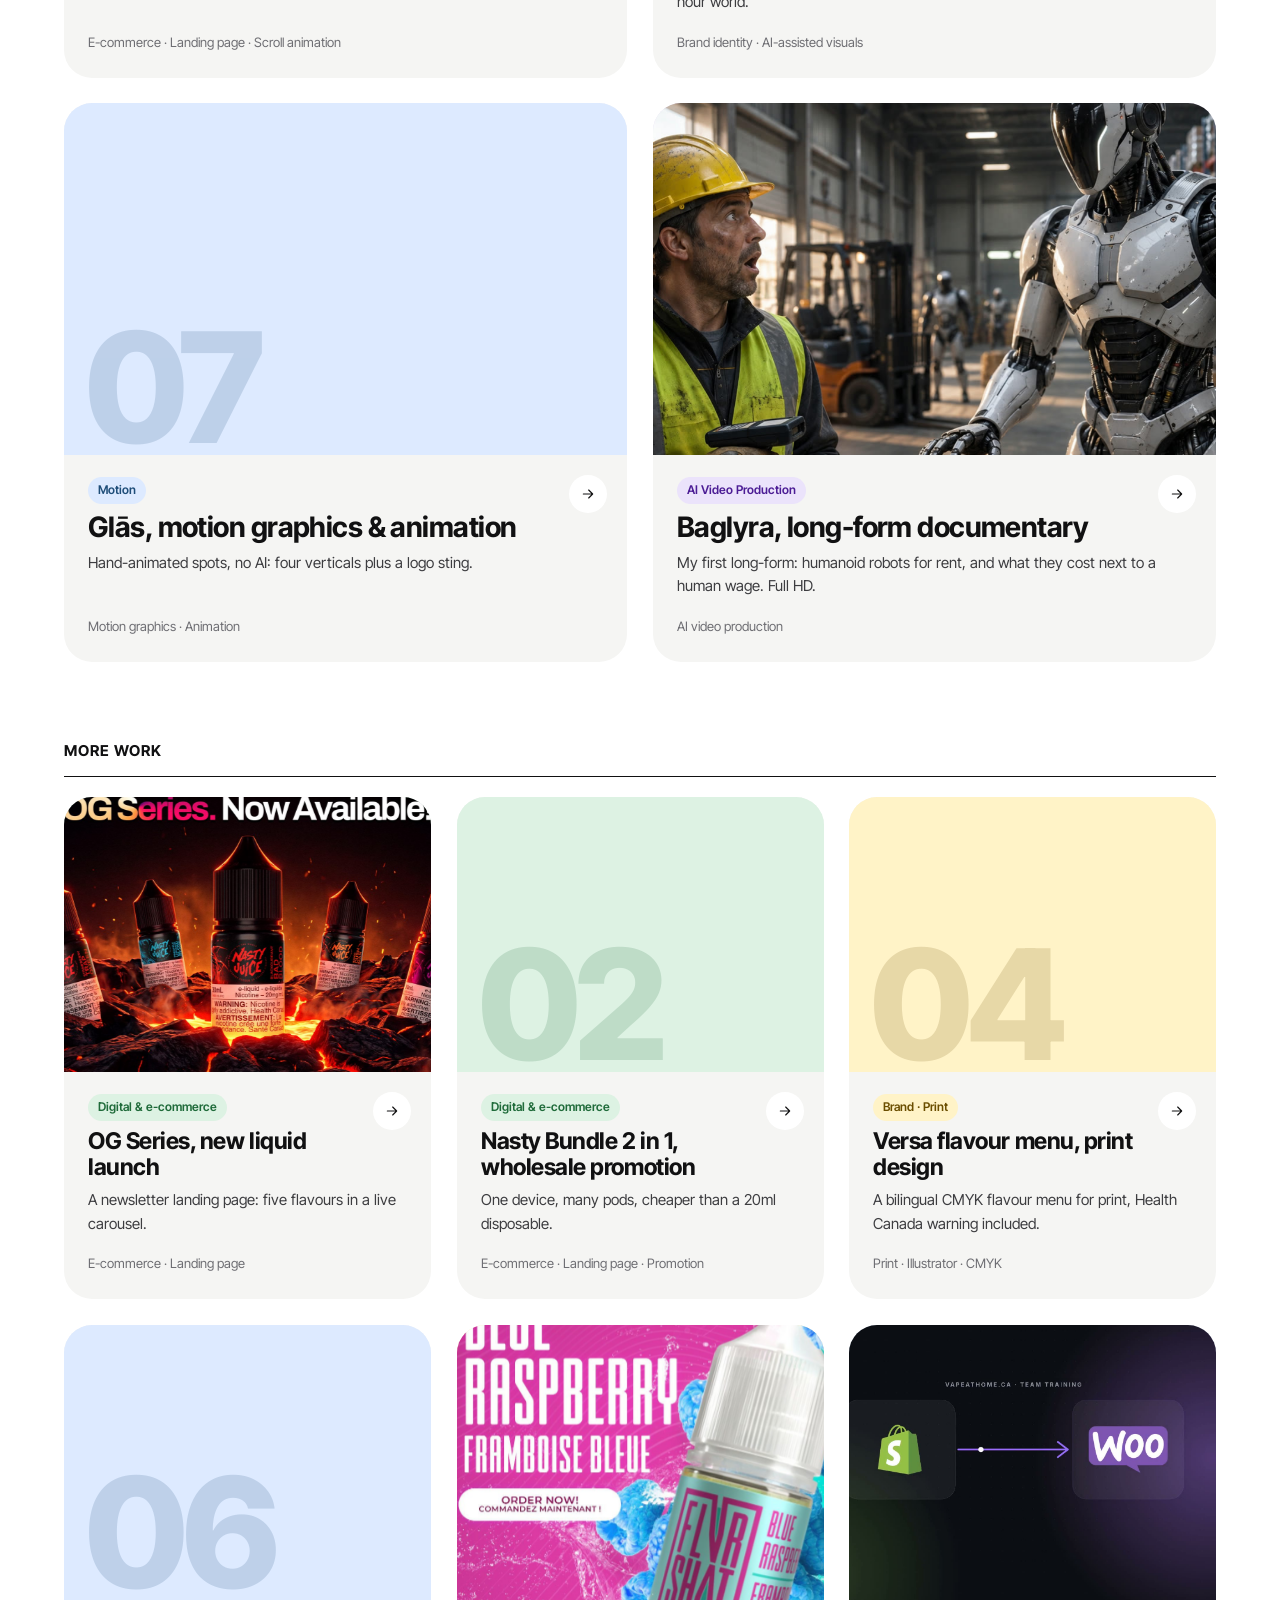
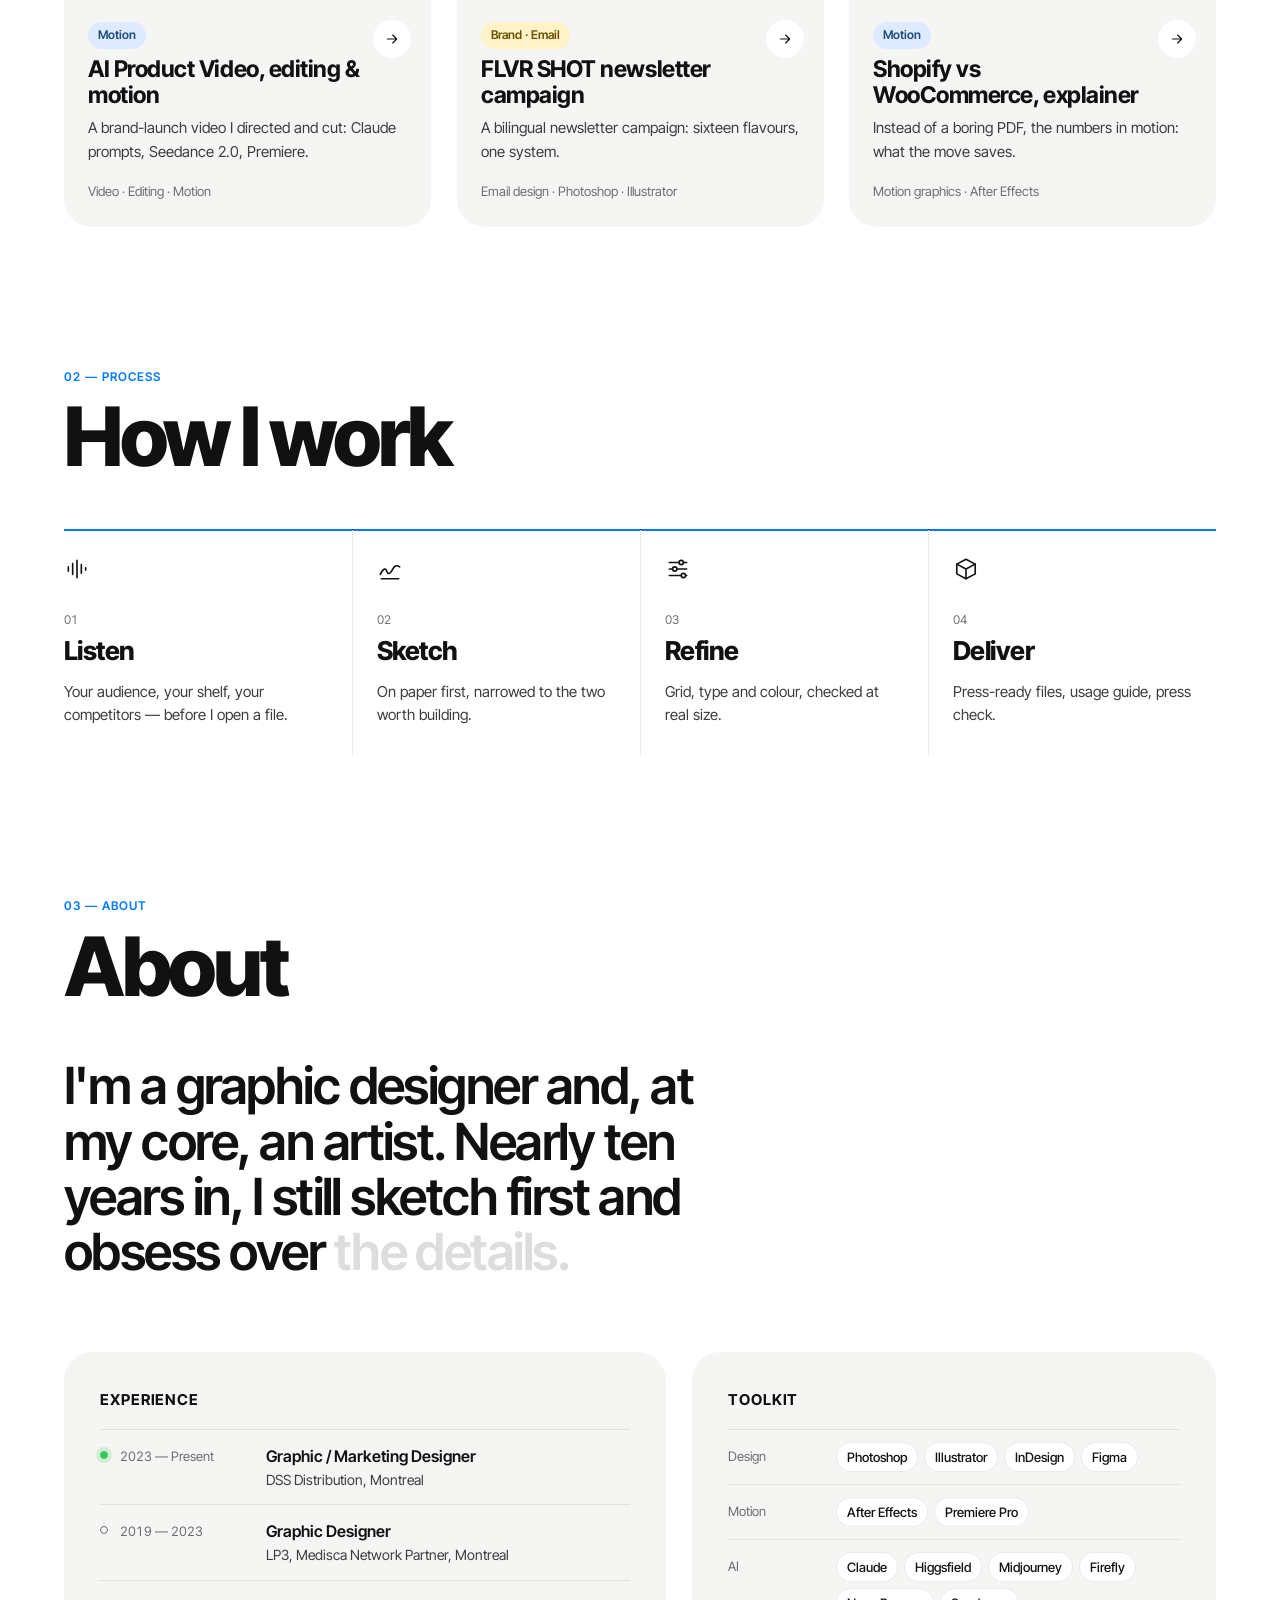
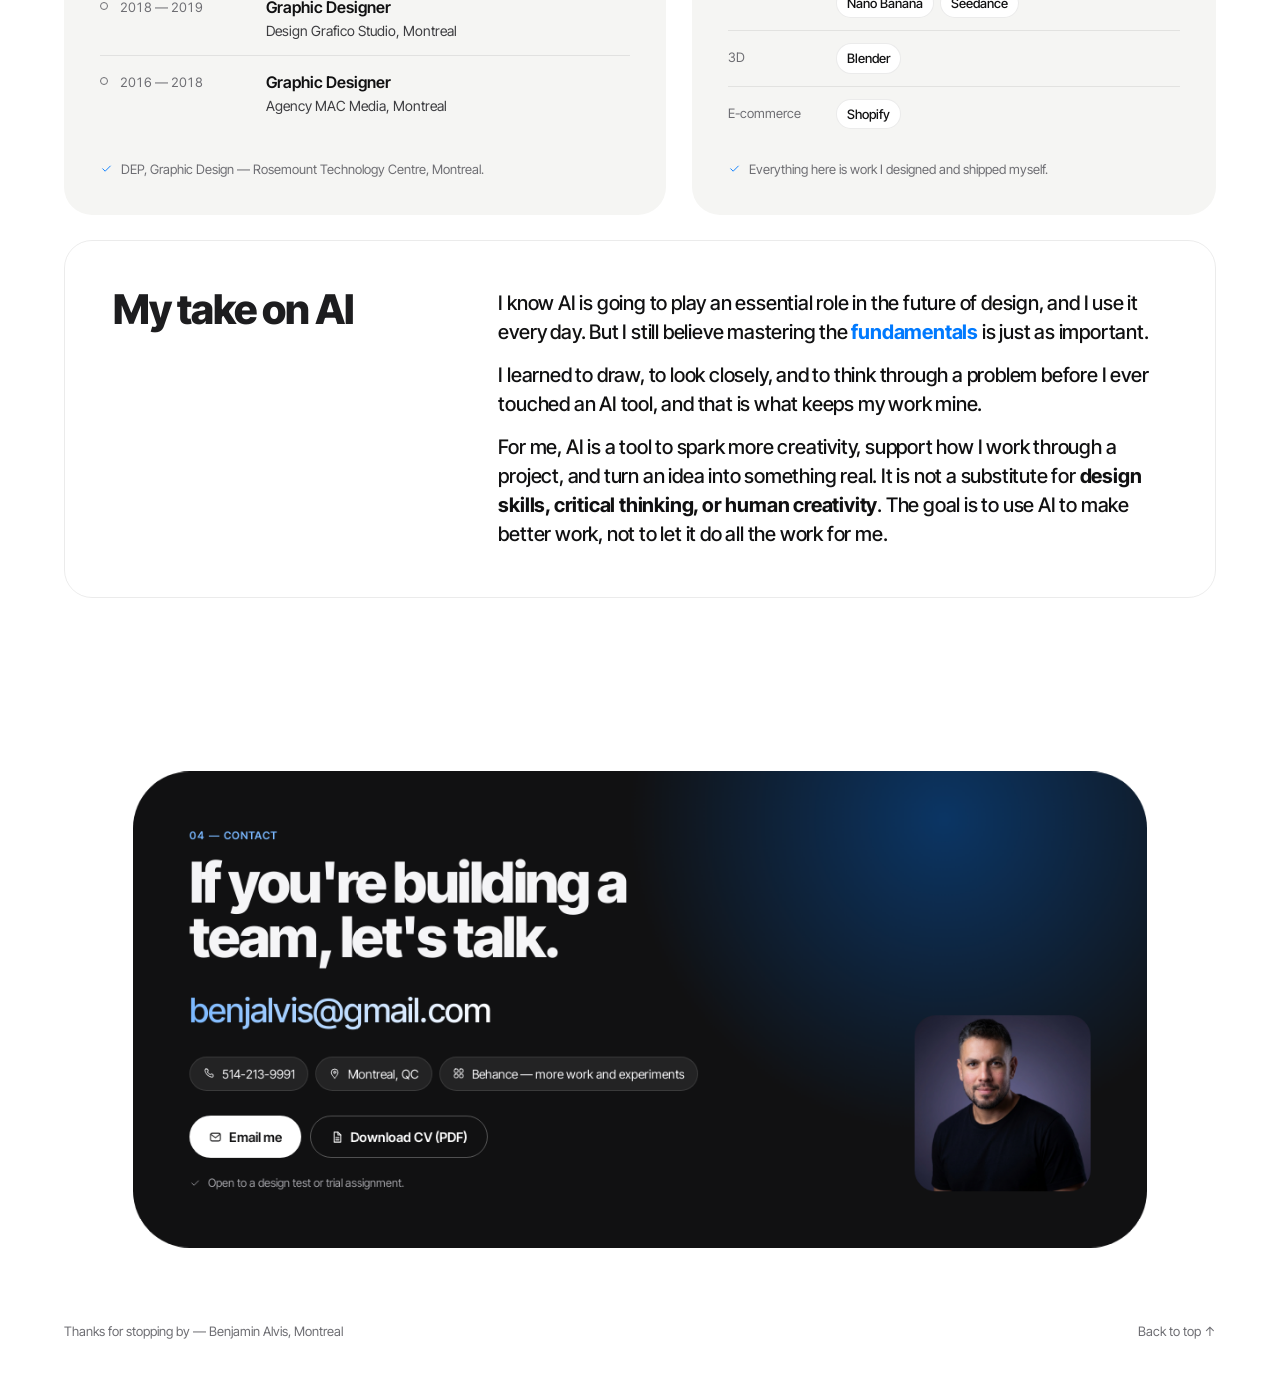
==== commit 7047e700: "Portfolio v5.8: seamless blue statement, no oval" ====
--- a/index.html
+++ b/index.html
@@ -17,7 +17,7 @@
 <link rel="preconnect" href="https://fonts.googleapis.com">
 <link rel="preconnect" href="https://fonts.gstatic.com" crossorigin>
 <link href="https://fonts.googleapis.com/css2?family=Inter+Tight:wght@100..900&display=swap" rel="stylesheet">
-<link rel="stylesheet" href="css/styles.css?v=20261127g">
+<link rel="stylesheet" href="css/styles.css?v=20261127h">
 <script>document.documentElement.classList.add('js');</script>
 </head>
 <body>
@@ -400,10 +400,10 @@
   <a href="#top">Back to top ↑</a>
 </footer>
 
-<script src="js/hero.js?v=20261127g"></script>
-<script src="js/main.js?v=20261127g"></script>
-<script src="js/motion.js?v=20261127g"></script>
-<script src="js/press.js?v=20261127g"></script>
-<script src="js/logo.js?v=20261127g"></script>
+<script src="js/hero.js?v=20261127h"></script>
+<script src="js/main.js?v=20261127h"></script>
+<script src="js/motion.js?v=20261127h"></script>
+<script src="js/press.js?v=20261127h"></script>
+<script src="js/logo.js?v=20261127h"></script>
 </body>
 </html>
--- a/css/styles.css
+++ b/css/styles.css
@@ -227,10 +227,12 @@
 /* ---------- Statement (pinned) ---------- */
 .statement { position: relative; height: 280vh; margin-top: clamp(40px, 6vw, 80px); }
 .statement-sticky { position: sticky; top: var(--header-h); height: calc(100svh - var(--header-h)); display: grid; place-items: center; padding-inline: var(--pad); overflow: hidden; }
-/* Blue full-page background (Nov 27, 2026): a blue radial circle grows to fill the
-   viewport as you scroll the pinned statement, and the words flip ink to white.
-   Driven by --sb (0..1) from motion.js; blue only, one accent, no pink/purple. */
-.statement-sticky::before { content: ""; position: absolute; inset: -12%; border-radius: 50%; background: radial-gradient(circle at 50% 42%, #5cb3ff 0%, #1f8fff 38%, #007AFF 62%, #005fd0 100%); opacity: var(--sb, 0); transform: scale(calc(.35 + var(--sb, 0) * 1)); will-change: transform, opacity; }
+/* Blue full-page background (Nov 27, 2026): the statement fades seamlessly from white
+   to a full-bleed blue radial as you scroll the pinned section, and the words flip
+   ink to white. Driven by --sb (0..1) from motion.js; blue only, one accent, no
+   pink/purple. No shape, no edge: the layer covers the whole sticky area and only
+   its opacity moves, so there is never a visible oval. */
+.statement-sticky::before { content: ""; position: absolute; inset: 0; background: radial-gradient(circle at 50% 42%, #5cb3ff 0%, #1f8fff 38%, #007AFF 62%, #005fd0 100%); opacity: var(--sb, 0); will-change: opacity; }
 .statement-text { position: relative; z-index: 1; font-family: var(--display); font-size: clamp(48px, 9vw, 150px); font-weight: 800; line-height: .96; letter-spacing: -0.05em; text-align: center; max-width: 11ch; will-change: transform; color: color-mix(in srgb, var(--ink) calc((1 - var(--sb, 0)) * 100%), #fff calc(var(--sb, 0) * 100%)); }
 .statement-text > span { display: inline-block; opacity: var(--o, .1); transform: translateY(var(--y, 0)); }
 .statement-end { display: block !important; margin-top: .35em; font-size: .42em; letter-spacing: -0.03em; color: color-mix(in srgb, var(--accent) calc((1 - var(--sb, 0)) * 100%), #fff calc(var(--sb, 0) * 100%)); }
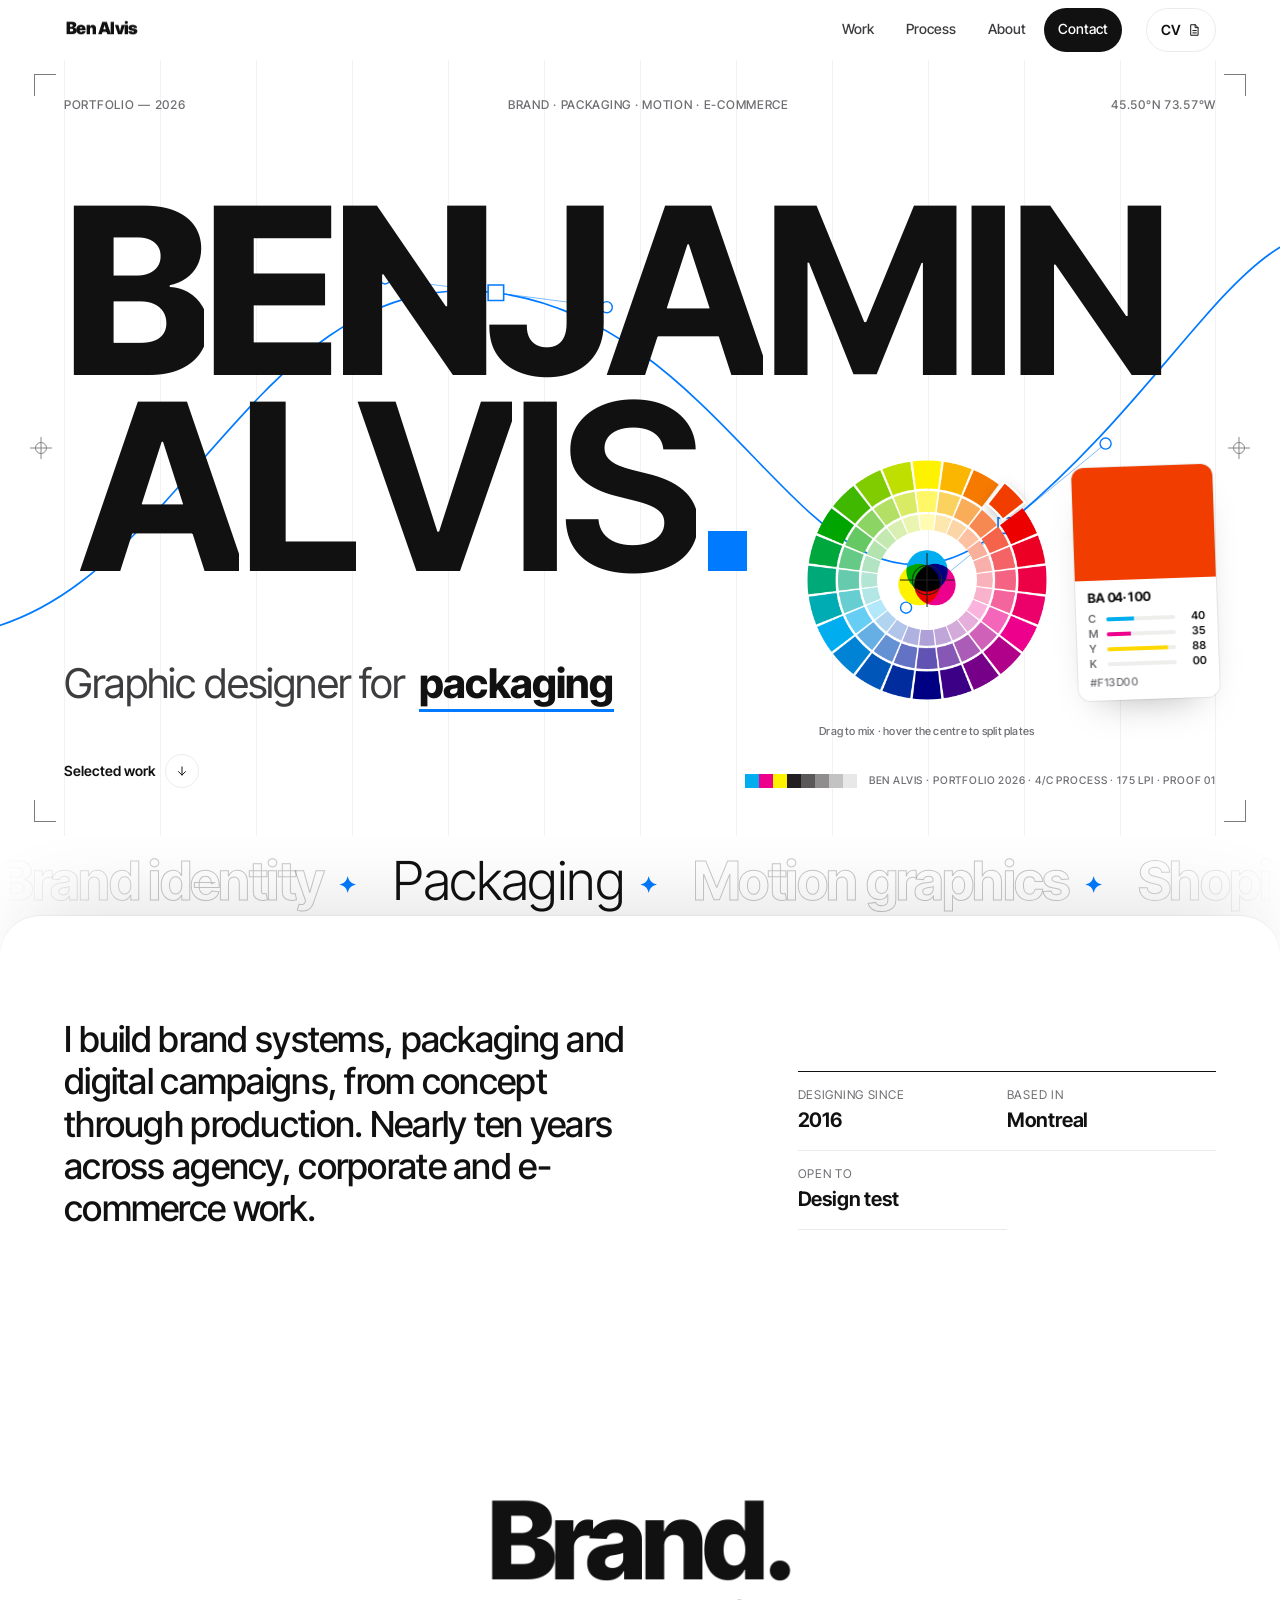
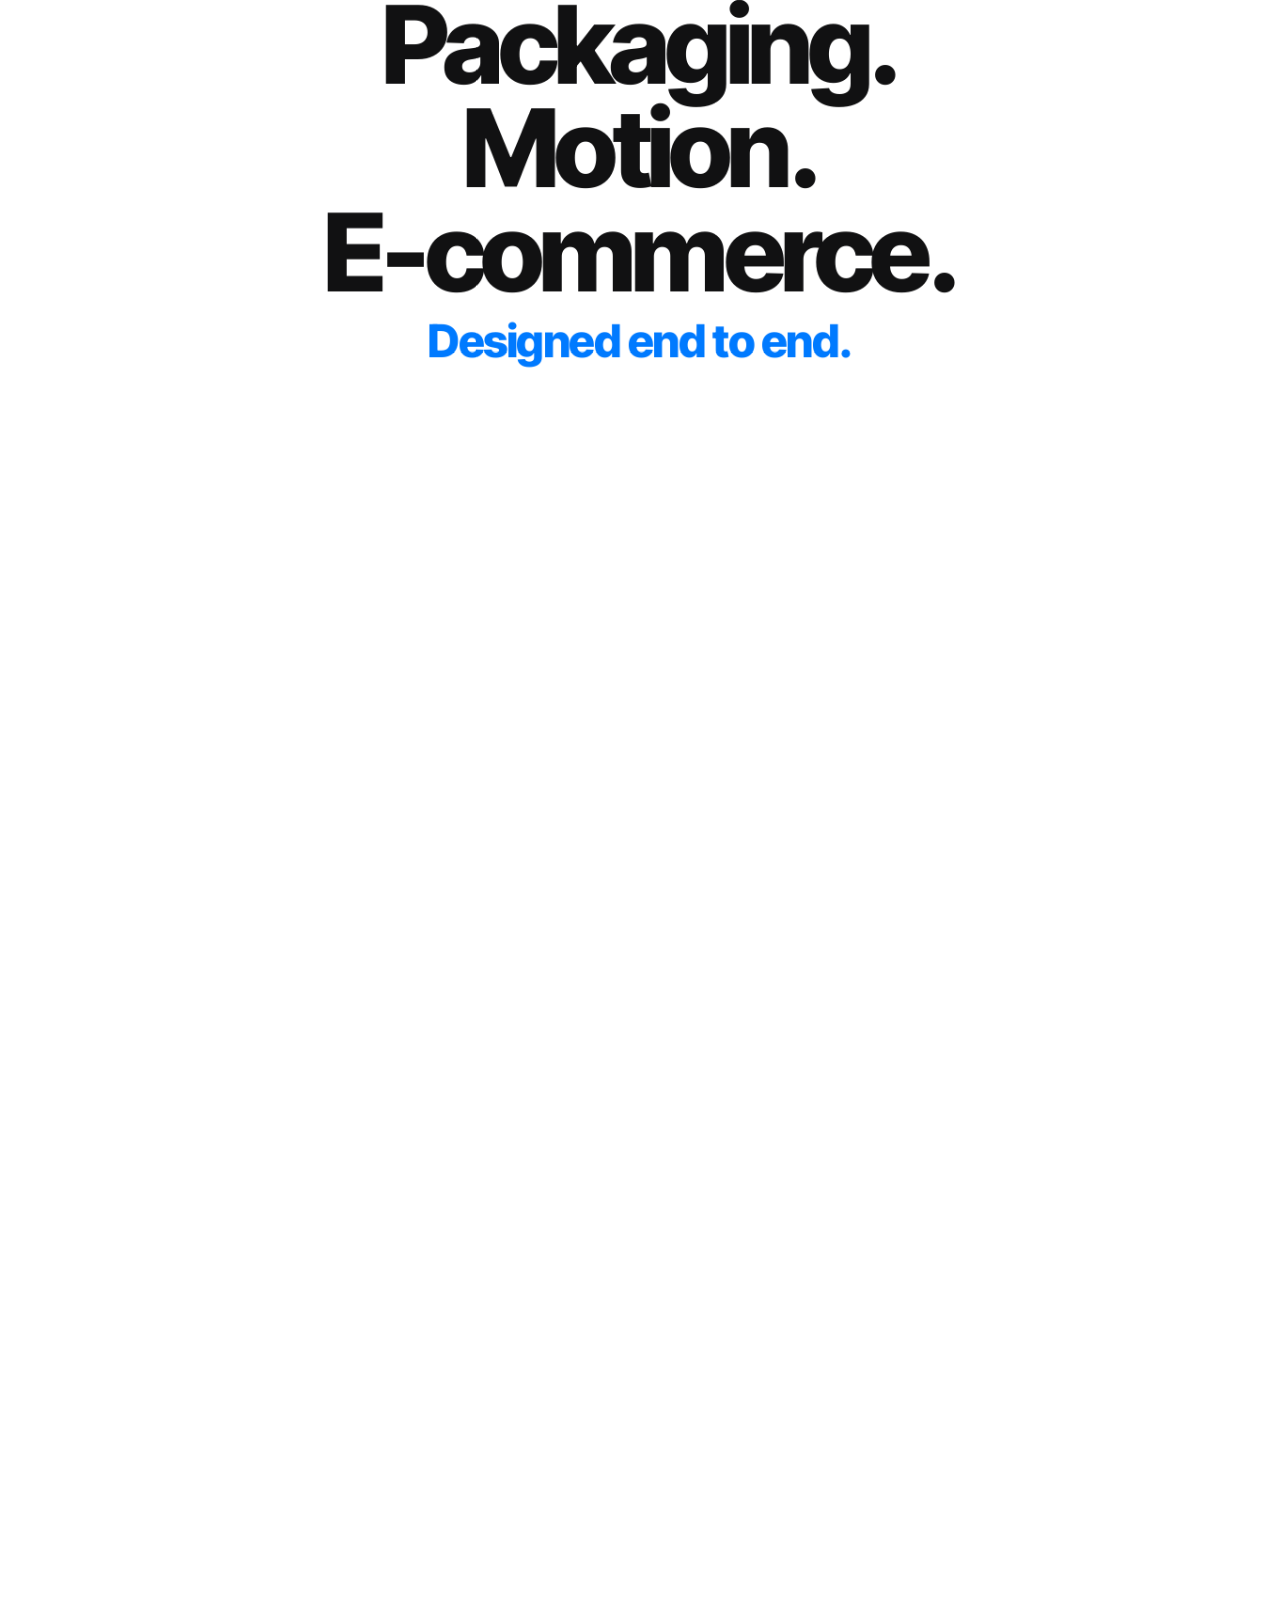
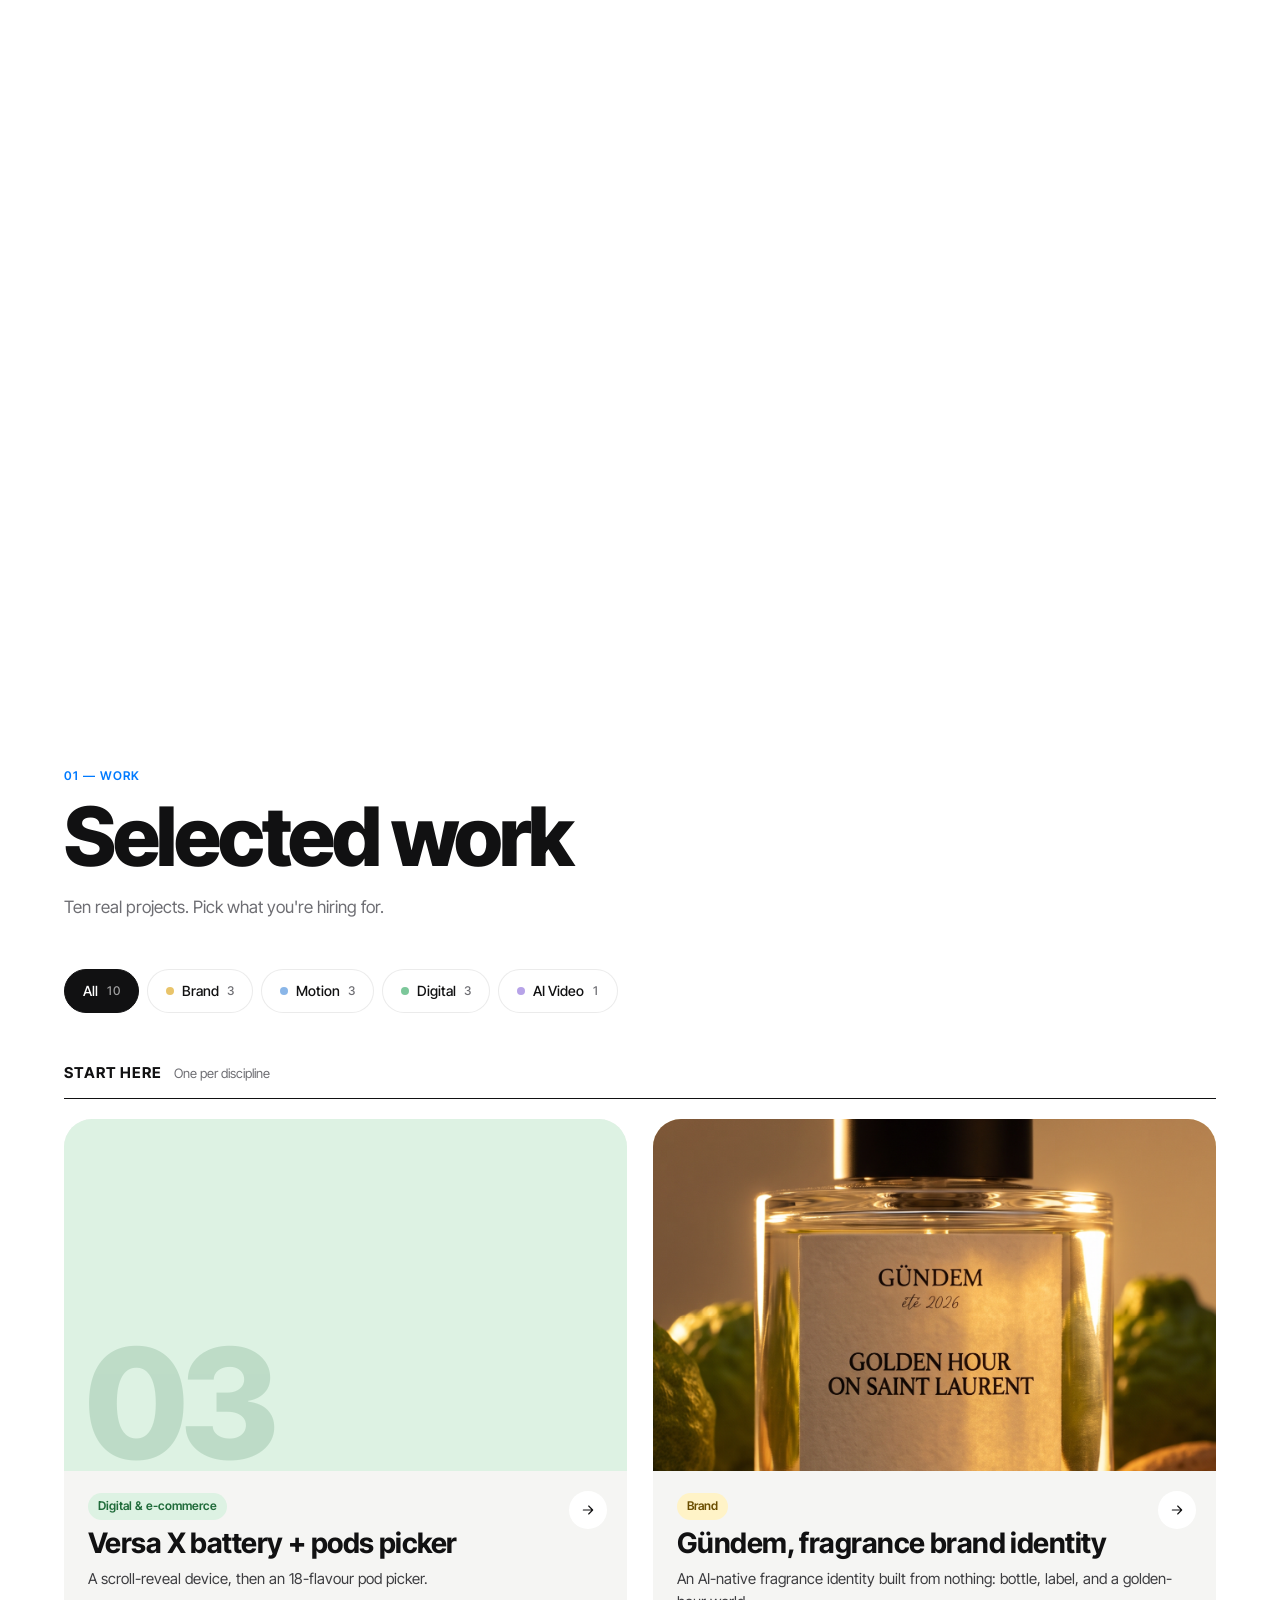
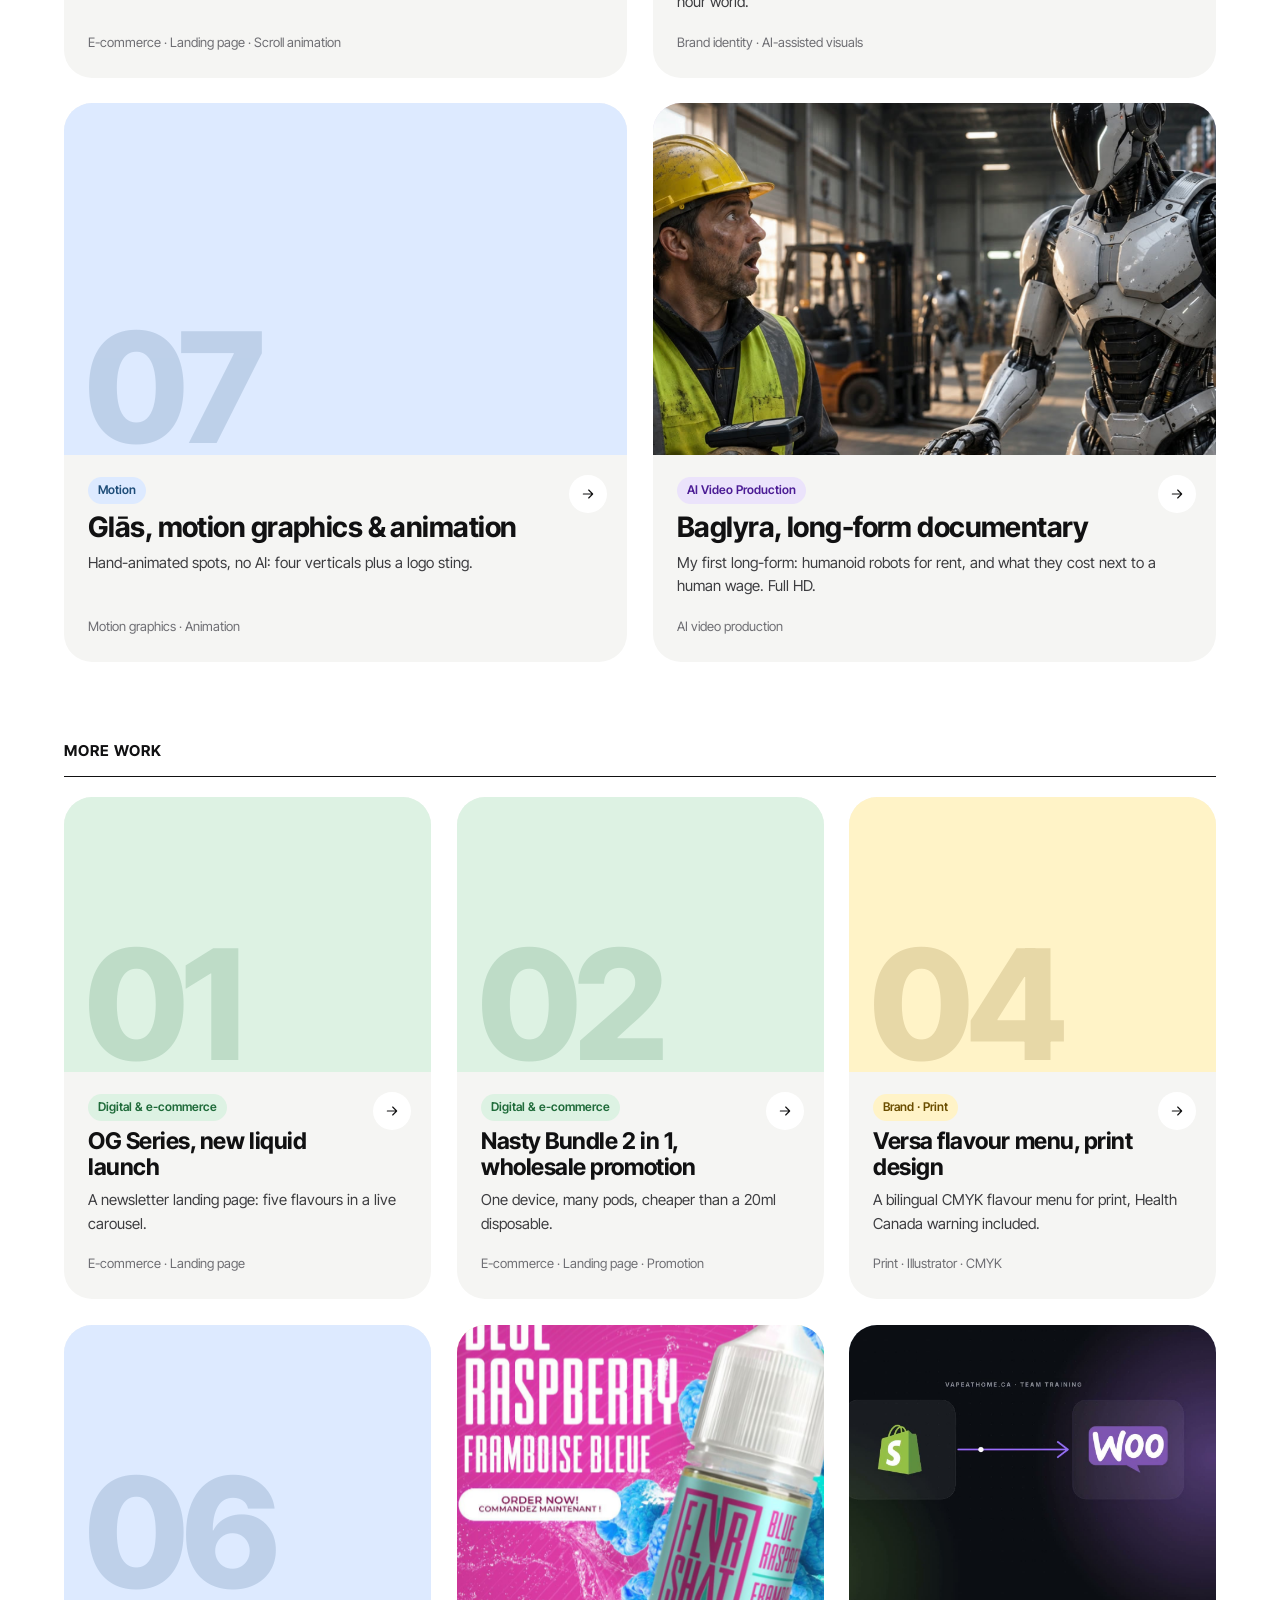
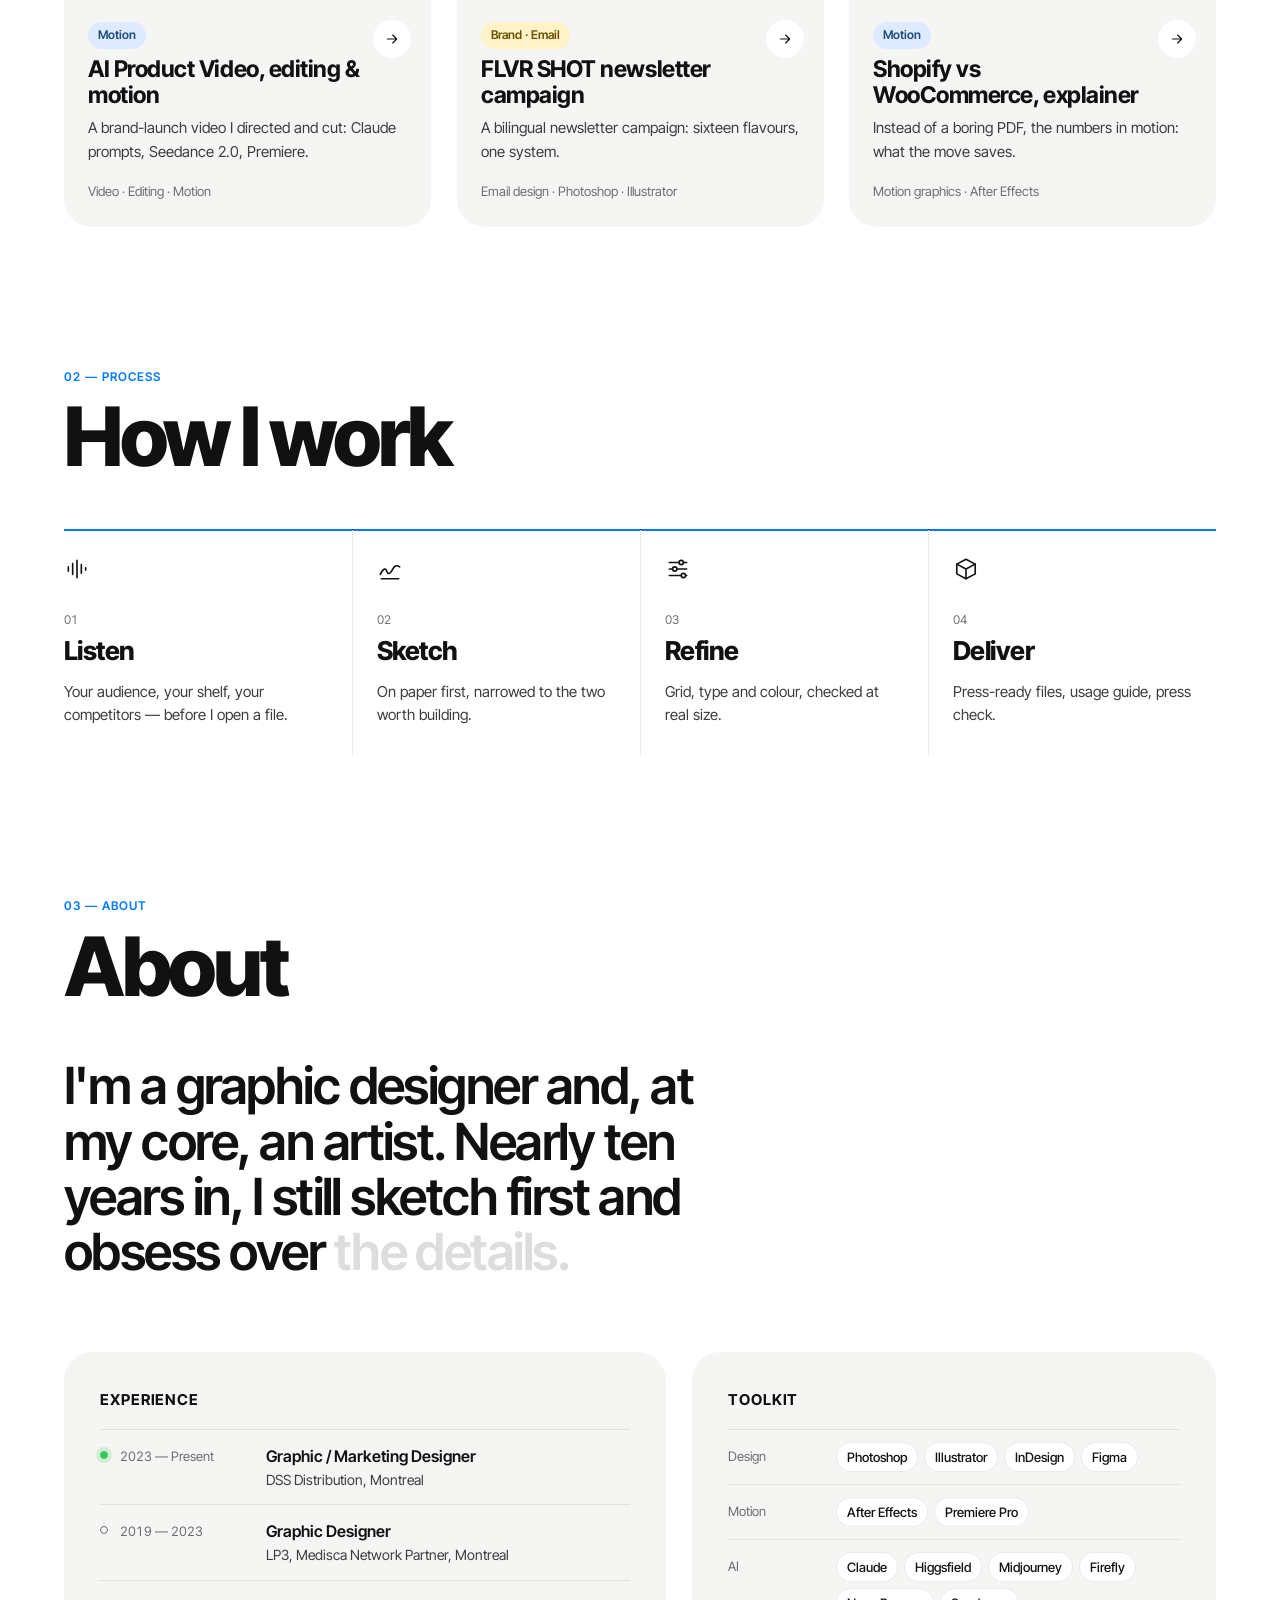
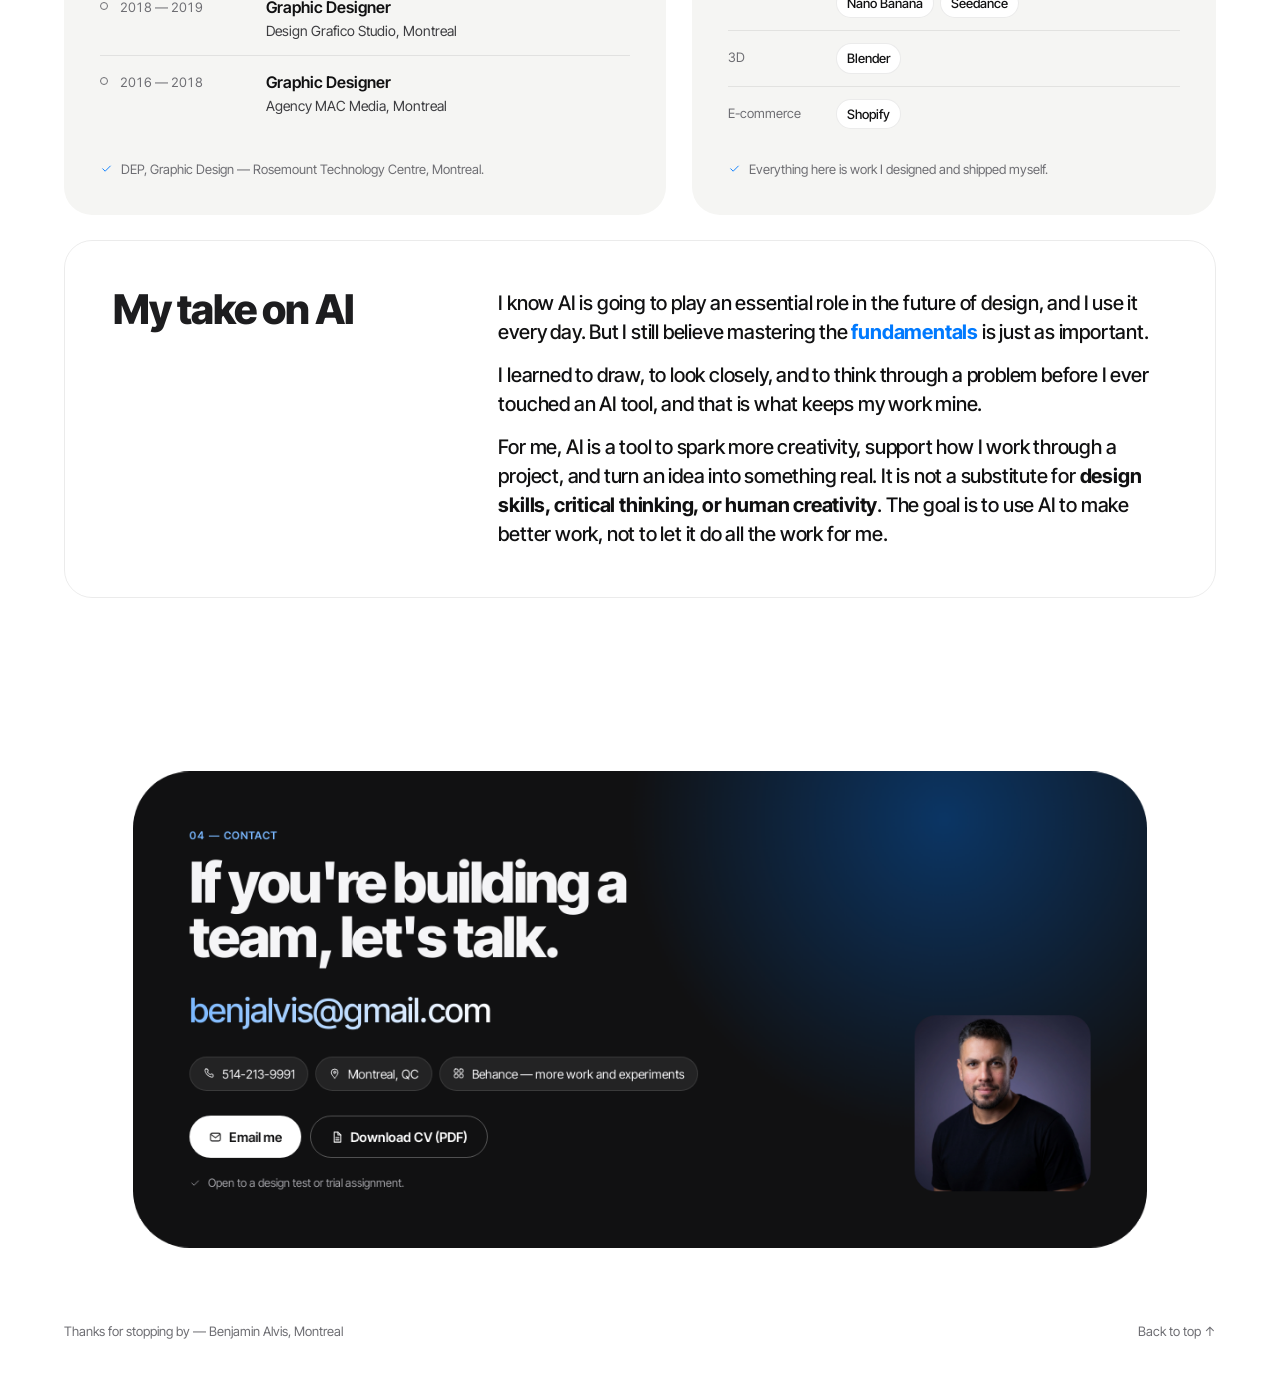
==== commit e88c39d5: "Portfolio v5.9: wheel knob removed, pen curve draws after the name" ====
--- a/index.html
+++ b/index.html
@@ -17,7 +17,7 @@
 <link rel="preconnect" href="https://fonts.googleapis.com">
 <link rel="preconnect" href="https://fonts.gstatic.com" crossorigin>
 <link href="https://fonts.googleapis.com/css2?family=Inter+Tight:wght@100..900&display=swap" rel="stylesheet">
-<link rel="stylesheet" href="css/styles.css?v=20261127h">
+<link rel="stylesheet" href="css/styles.css?v=20261127i">
 <script>document.documentElement.classList.add('js');</script>
 </head>
 <body>
@@ -99,7 +99,6 @@
           <svg class="wheel" viewBox="-210 -210 420 420" role="slider" tabindex="0" aria-label="CMYK ink wheel. Drag, or use the arrow keys, to mix a colour." aria-valuemin="0" aria-valuemax="23">
             <g class="wheel-ticks" aria-hidden="true"></g>
             <g class="wheel-segs"></g>
-            <g class="wheel-knob" aria-hidden="true"><path d="M0 -207 L7 -198 L-7 -198 Z"/></g>
             <g class="wheel-plates" aria-hidden="true">
               <circle class="plate plate--c" cx="0" cy="-15" r="34"/>
               <circle class="plate plate--m" cx="13" cy="7.5" r="34"/>
@@ -400,10 +399,10 @@
   <a href="#top">Back to top ↑</a>
 </footer>
 
-<script src="js/hero.js?v=20261127h"></script>
-<script src="js/main.js?v=20261127h"></script>
-<script src="js/motion.js?v=20261127h"></script>
-<script src="js/press.js?v=20261127h"></script>
-<script src="js/logo.js?v=20261127h"></script>
+<script src="js/hero.js?v=20261127i"></script>
+<script src="js/main.js?v=20261127i"></script>
+<script src="js/motion.js?v=20261127i"></script>
+<script src="js/press.js?v=20261127i"></script>
+<script src="js/logo.js?v=20261127i"></script>
 </body>
 </html>
--- a/css/styles.css
+++ b/css/styles.css
@@ -134,12 +134,12 @@
 
 /* pen-tool bezier */
 .pen { position: absolute; inset: 0; width: 100%; height: 100%; z-index: -1; pointer-events: none; overflow: visible; }
-.pen-path { fill: none; stroke: var(--accent); stroke-width: 1.5; stroke-dasharray: var(--len, 2400); stroke-dashoffset: var(--len, 2400); transition: stroke-dashoffset 2.2s cubic-bezier(.65, 0, .35, 1) .35s; }
+.pen-path { fill: none; stroke: var(--accent); stroke-width: 1.5; stroke-dasharray: var(--len, 2400); stroke-dashoffset: var(--len, 2400); transition: stroke-dashoffset 2.2s cubic-bezier(.65, 0, .35, 1) 1.5s; }
 .is-in .pen-path { stroke-dashoffset: 0; }
 .pen-handles line { stroke: var(--accent); stroke-width: 1; opacity: .5; vector-effect: non-scaling-stroke; }
 .pen-hnd { fill: #fff; stroke: var(--accent); stroke-width: 1.4; vector-effect: non-scaling-stroke; }
 .pen-anchor { fill: #fff; stroke: var(--accent); stroke-width: 1.6; vector-effect: non-scaling-stroke; }
-.pen-handles, .pen-anchor { opacity: 0; transition: opacity .5s var(--ease-out) 1.6s; }
+.pen-handles, .pen-anchor { opacity: 0; transition: opacity .5s var(--ease-out) 2.7s; }
 .is-in .pen-handles { opacity: 1; }
 .is-in .pen-anchor { opacity: 1; }
 .hero-stage.is-settled .pen-handles { opacity: 0; transition-delay: 0s; transition-duration: 1.2s; }
@@ -507,10 +507,6 @@
 .cell:hover { filter: brightness(1.06) saturate(1.1); }
 .cell.is-sel { transform: translate(var(--dx), var(--dy)); stroke-width: 3.5; filter: drop-shadow(0 6px 10px rgba(0, 0, 0, .22)); }
 
-.wheel-knob { transform-box: view-box; transform-origin: 50% 50%; transition: transform .3s var(--ease-out); opacity: 0; }
-.wheel-knob path { fill: var(--ink); }
-.press.is-printed .wheel-knob { opacity: 1; }
-
 /* the centre is a registration mark built from the plates */
 .plate { mix-blend-mode: multiply; transform-box: view-box; transform-origin: 50% 50%; transition: transform .7s var(--ease-snap), opacity .5s ease; opacity: 0; }
 .plate--c { fill: #00AEEF; transform: translate(-46px, -60px); }
@@ -569,6 +565,6 @@
   .reg { display: none; }
 }
 @media (prefers-reduced-motion: reduce) {
-  .wheel-segs, .cell, .plate, .plate--k, .press-chip, .wheel-knob { opacity: 1 !important; transform: none; animation: none !important; }
+  .wheel-segs, .cell, .plate, .plate--k, .press-chip { opacity: 1 !important; transform: none; animation: none !important; }
   .press-chip { transform: rotate(-2deg); }
 }
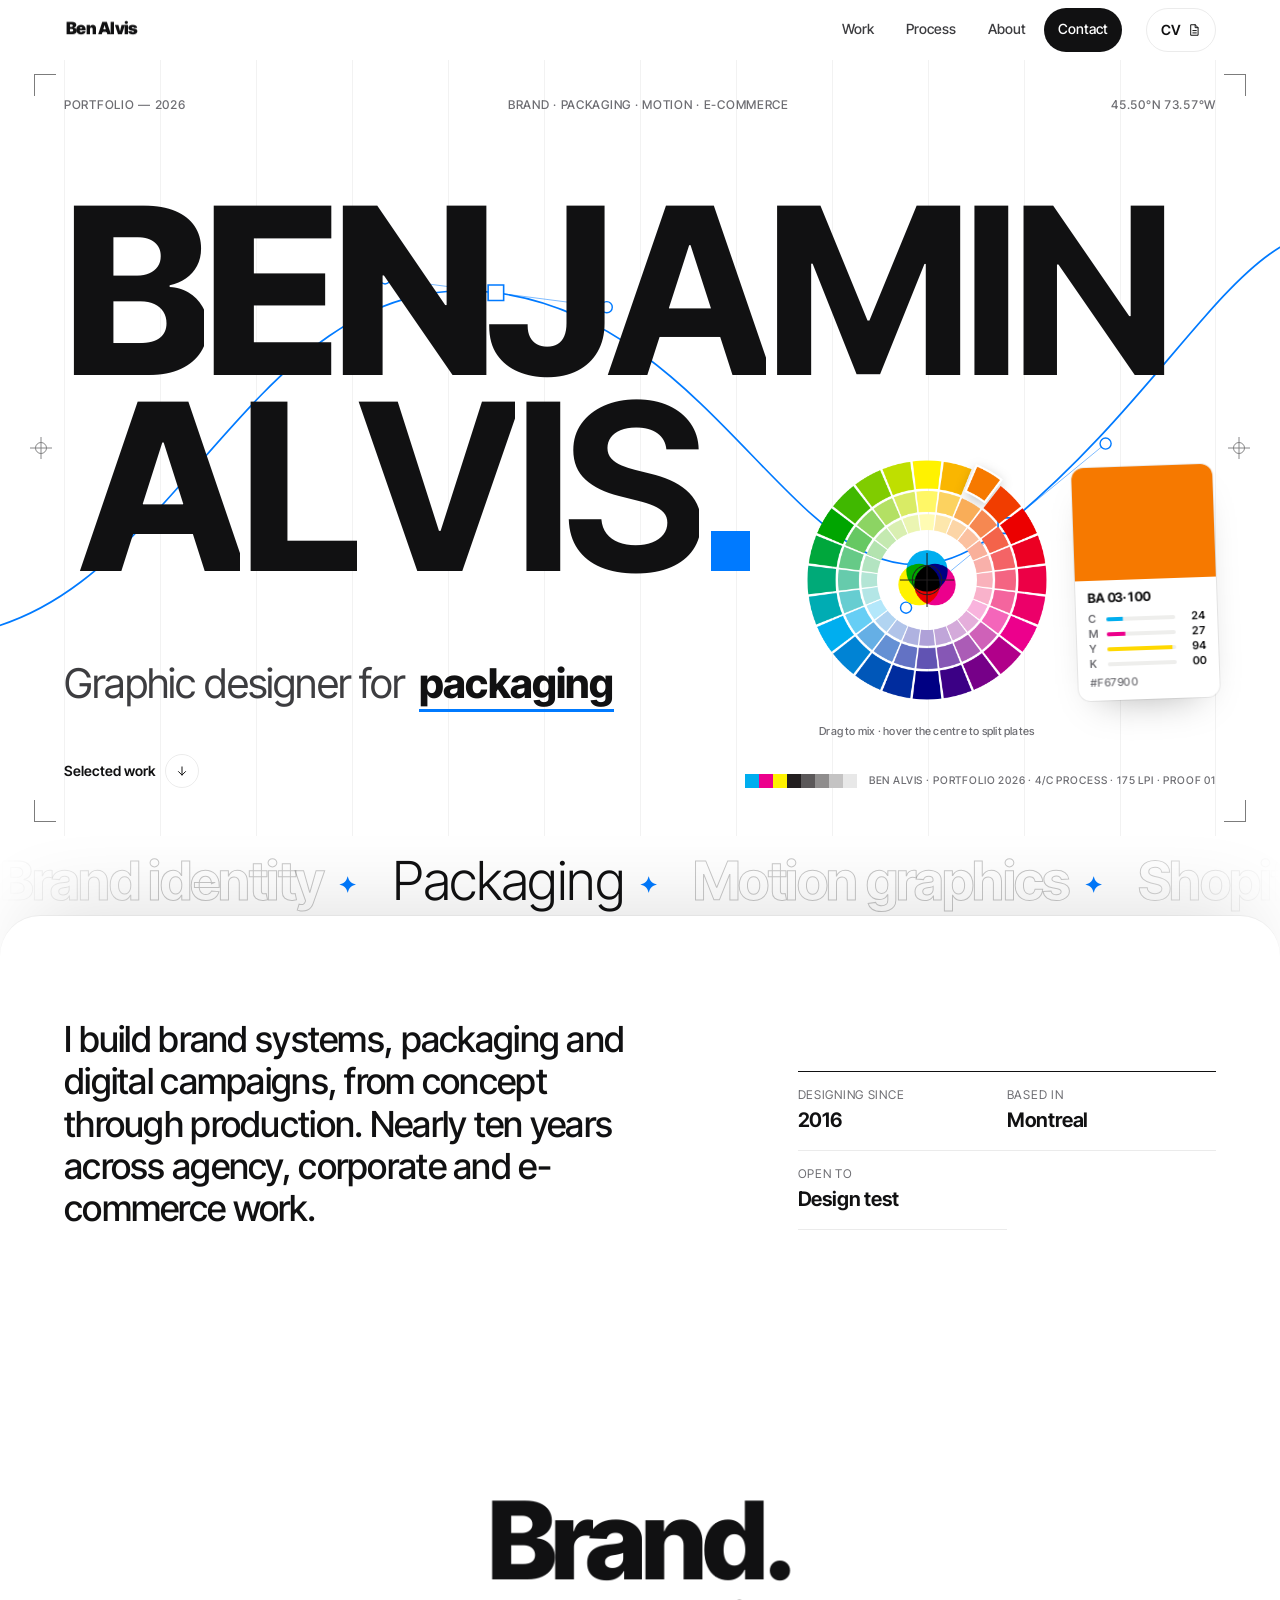
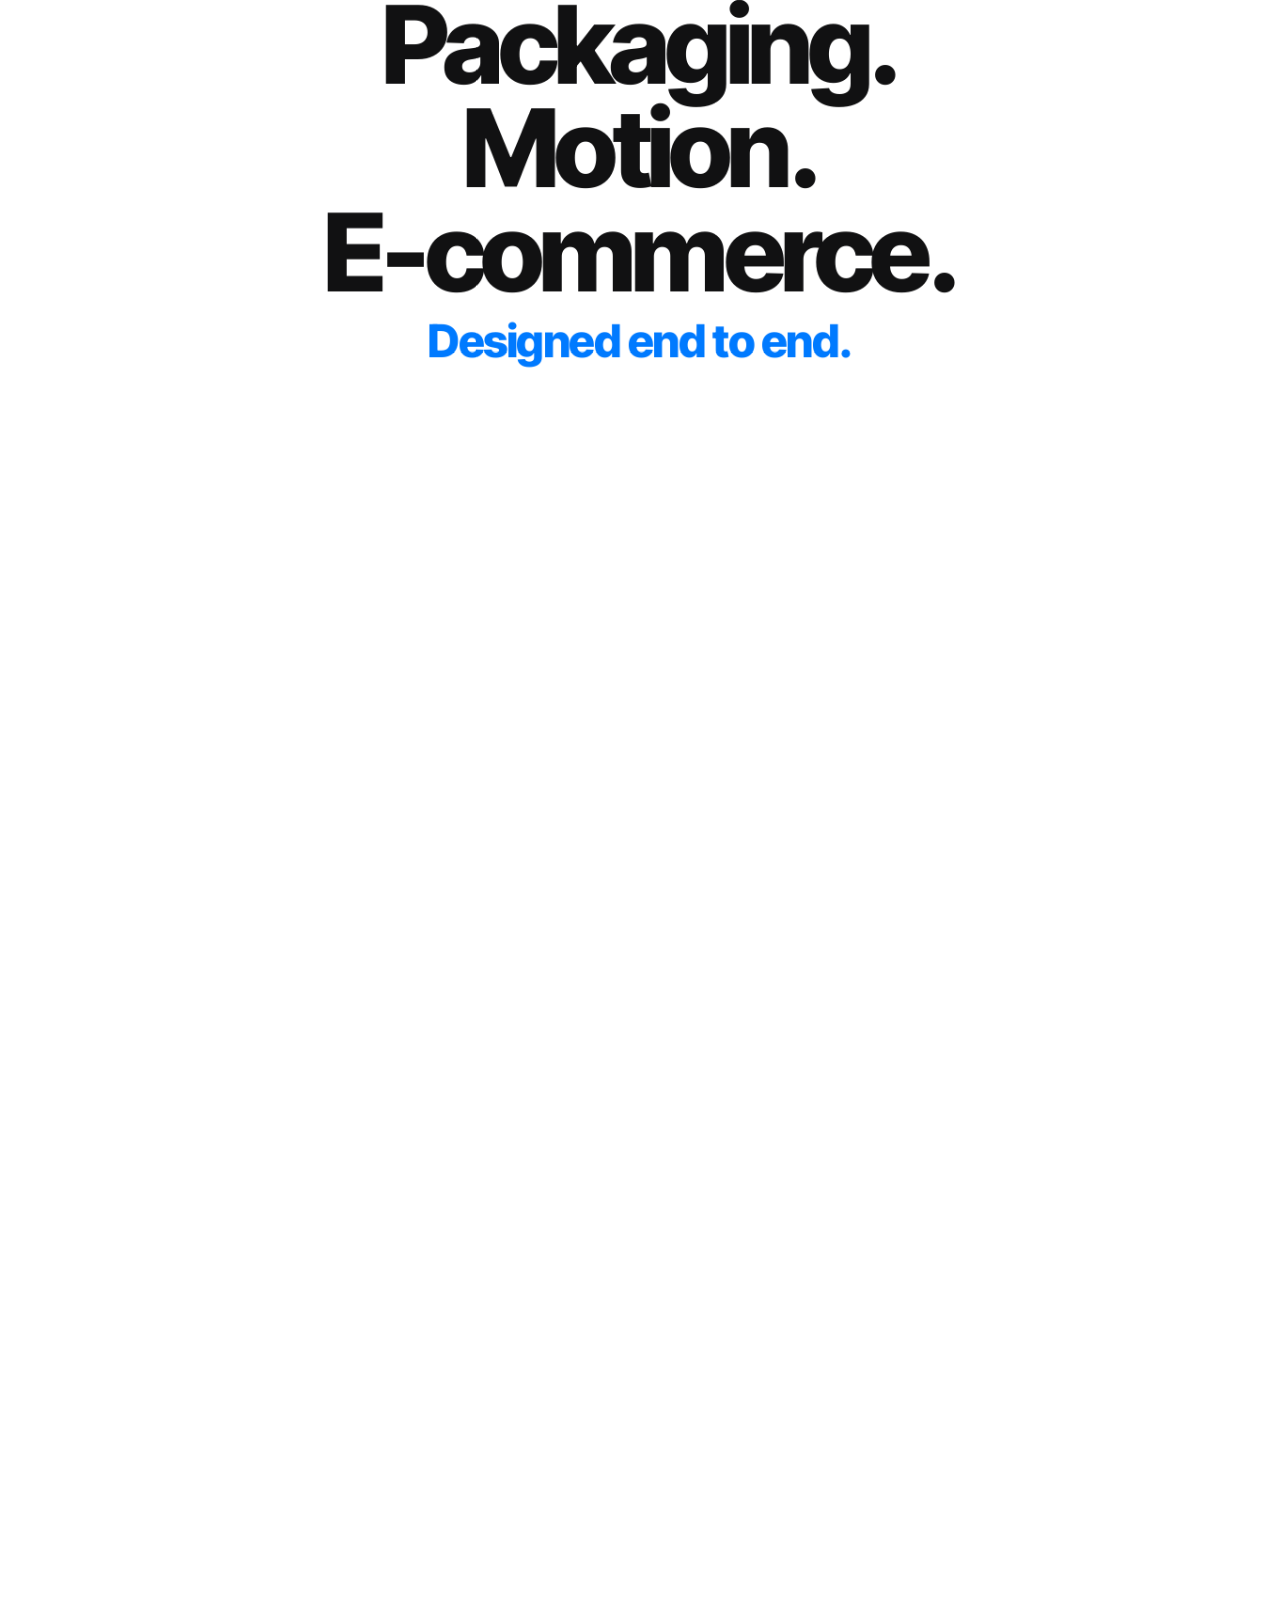
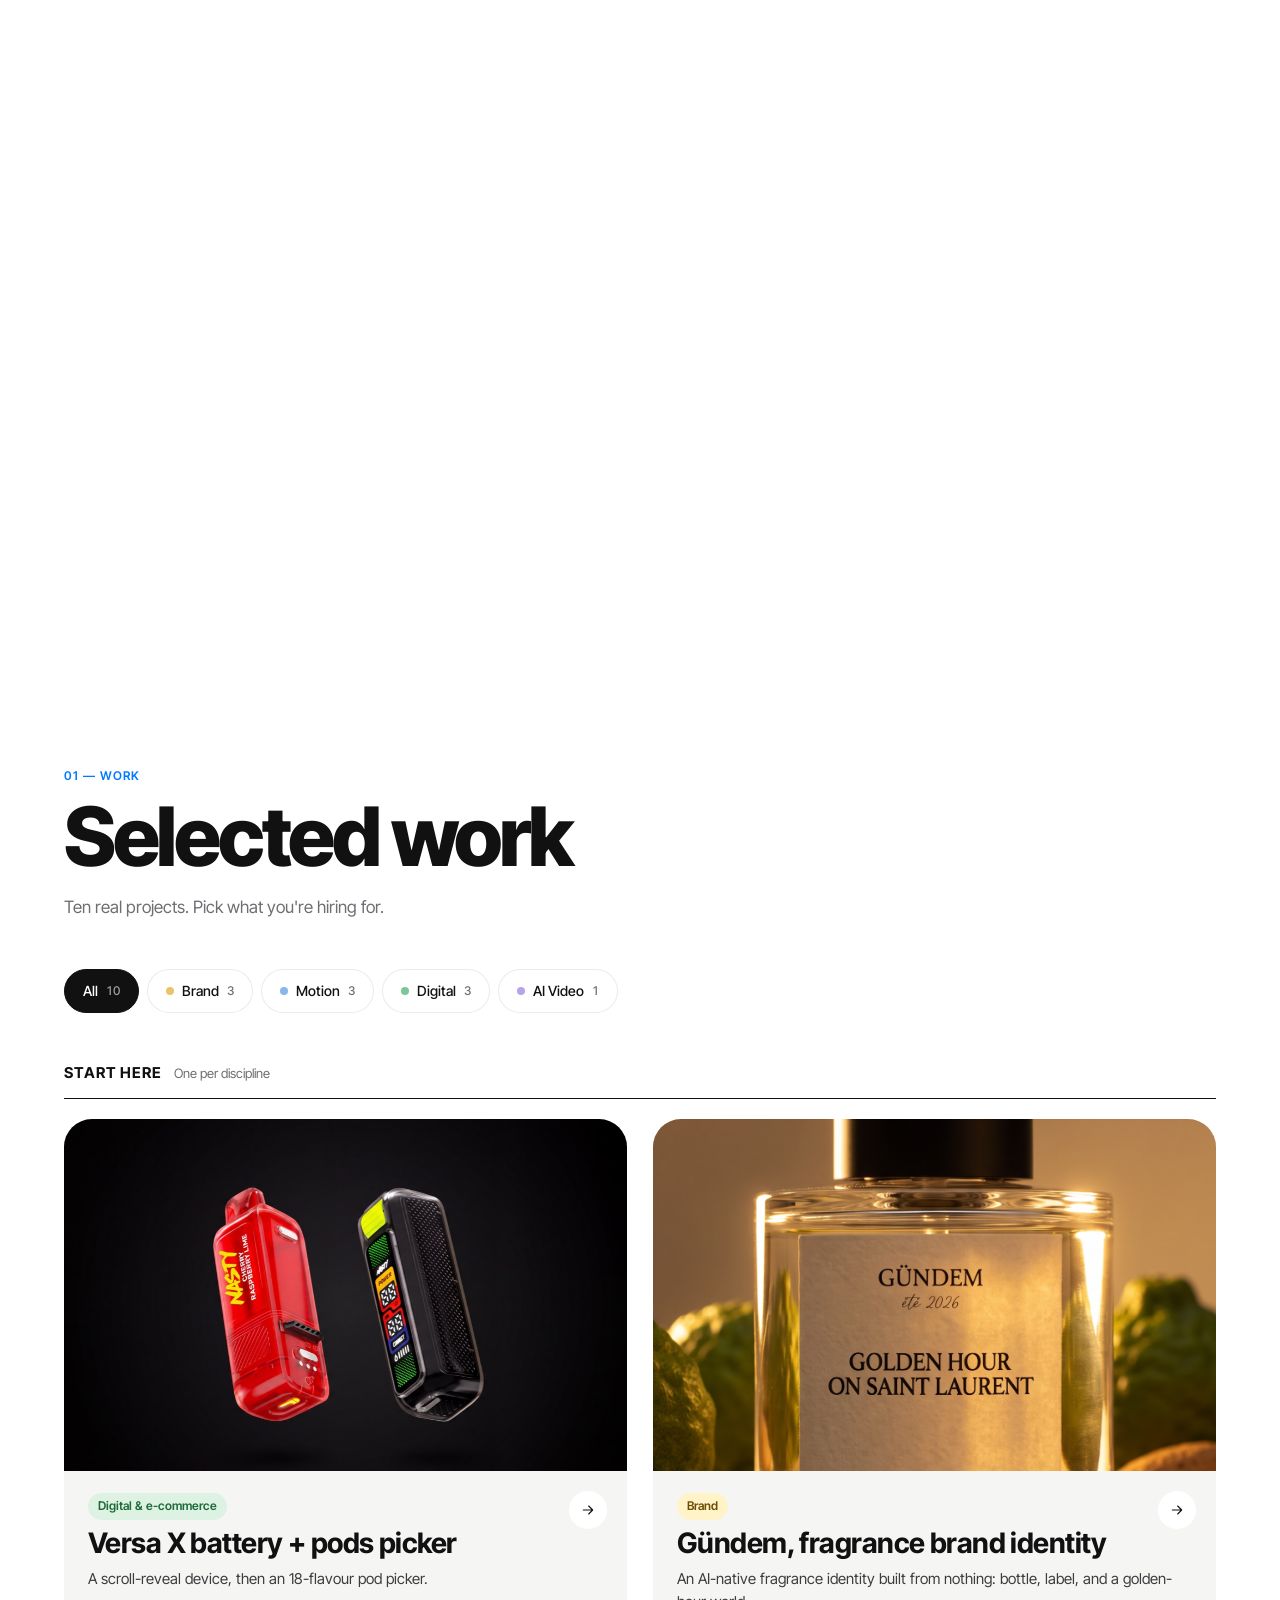
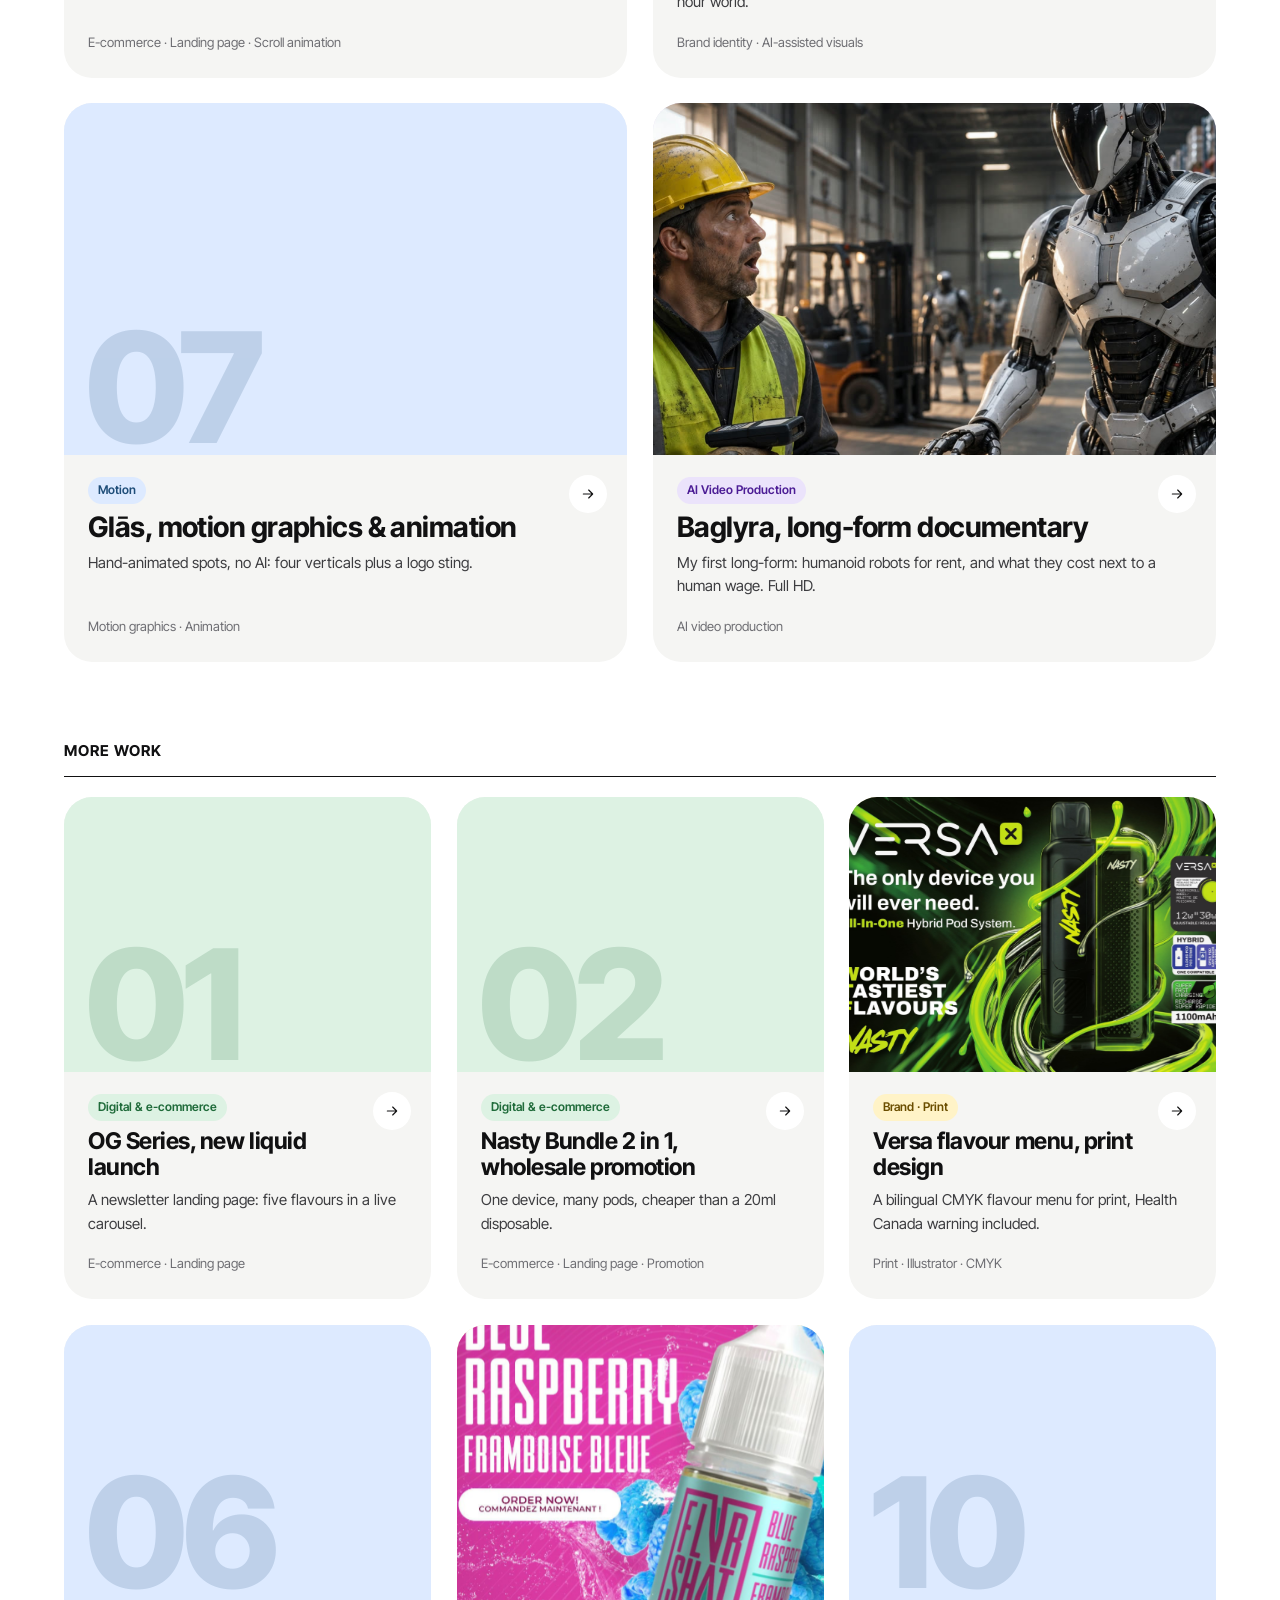
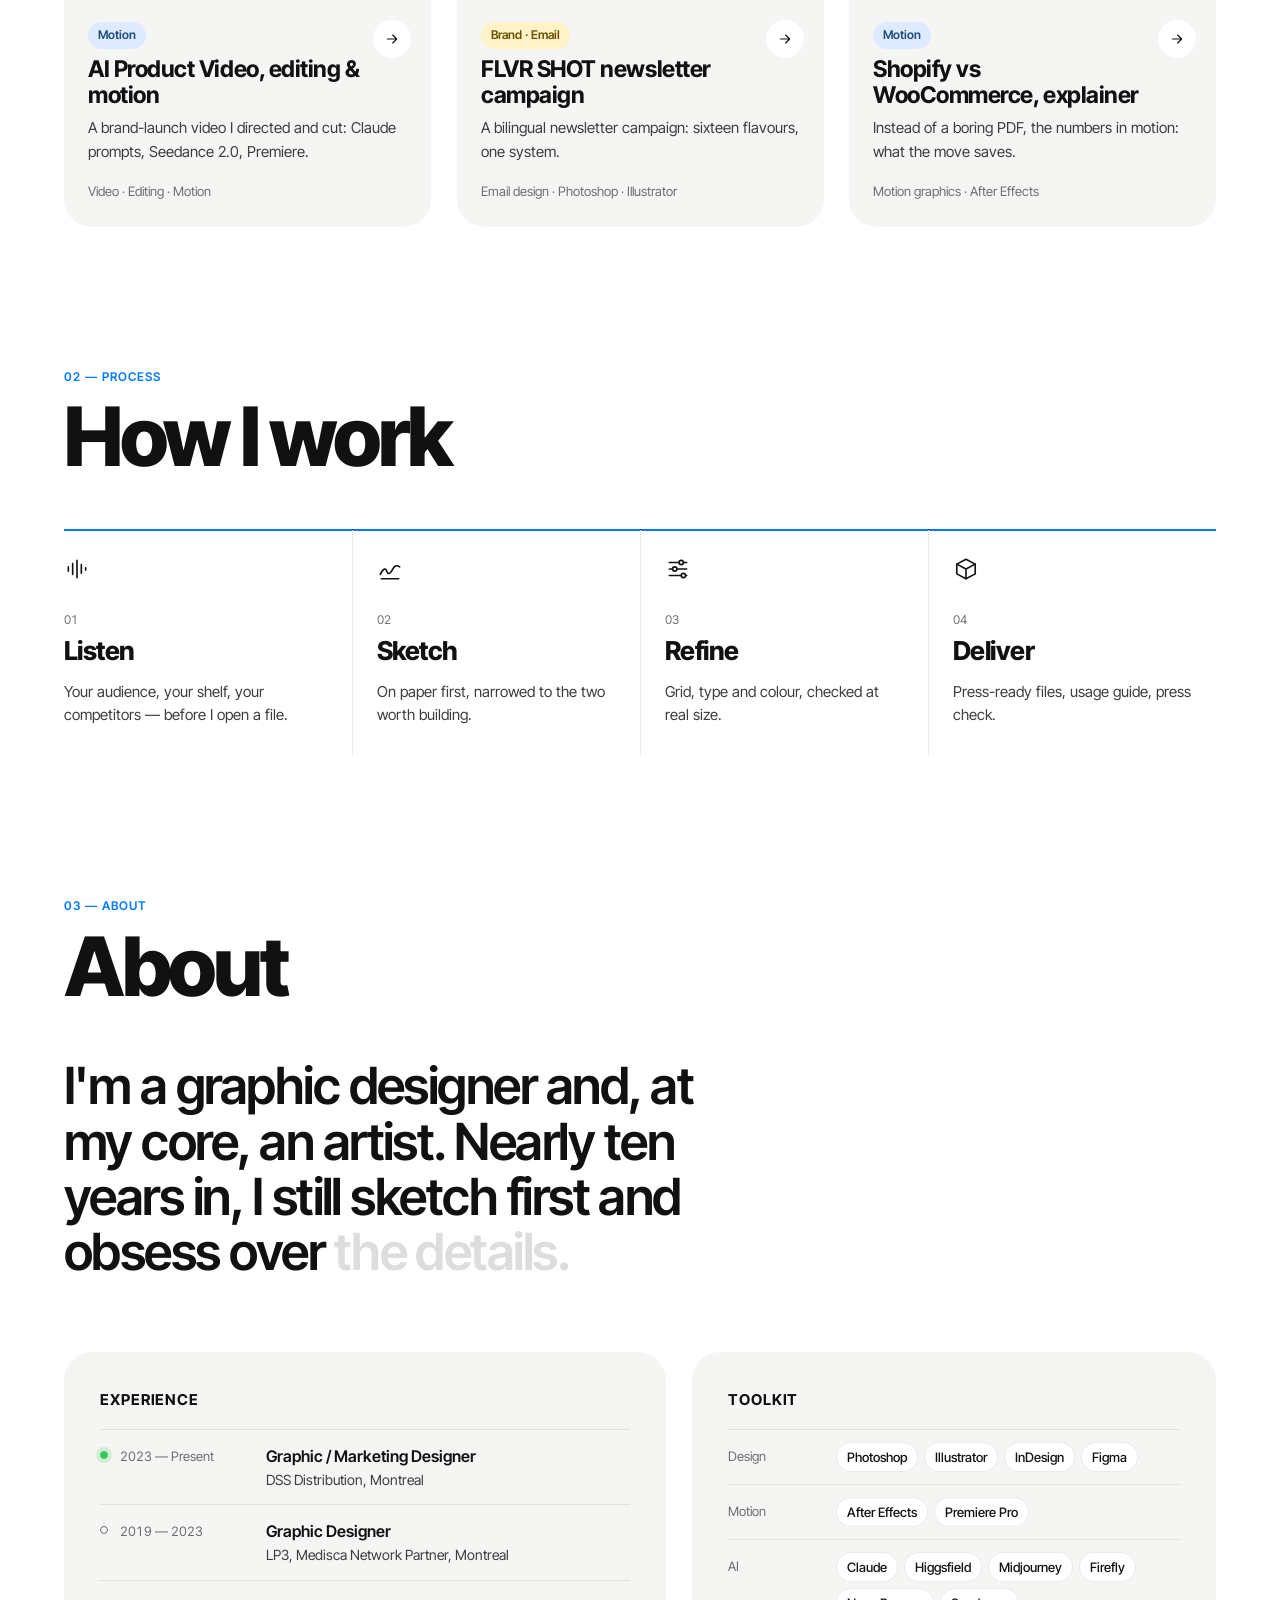
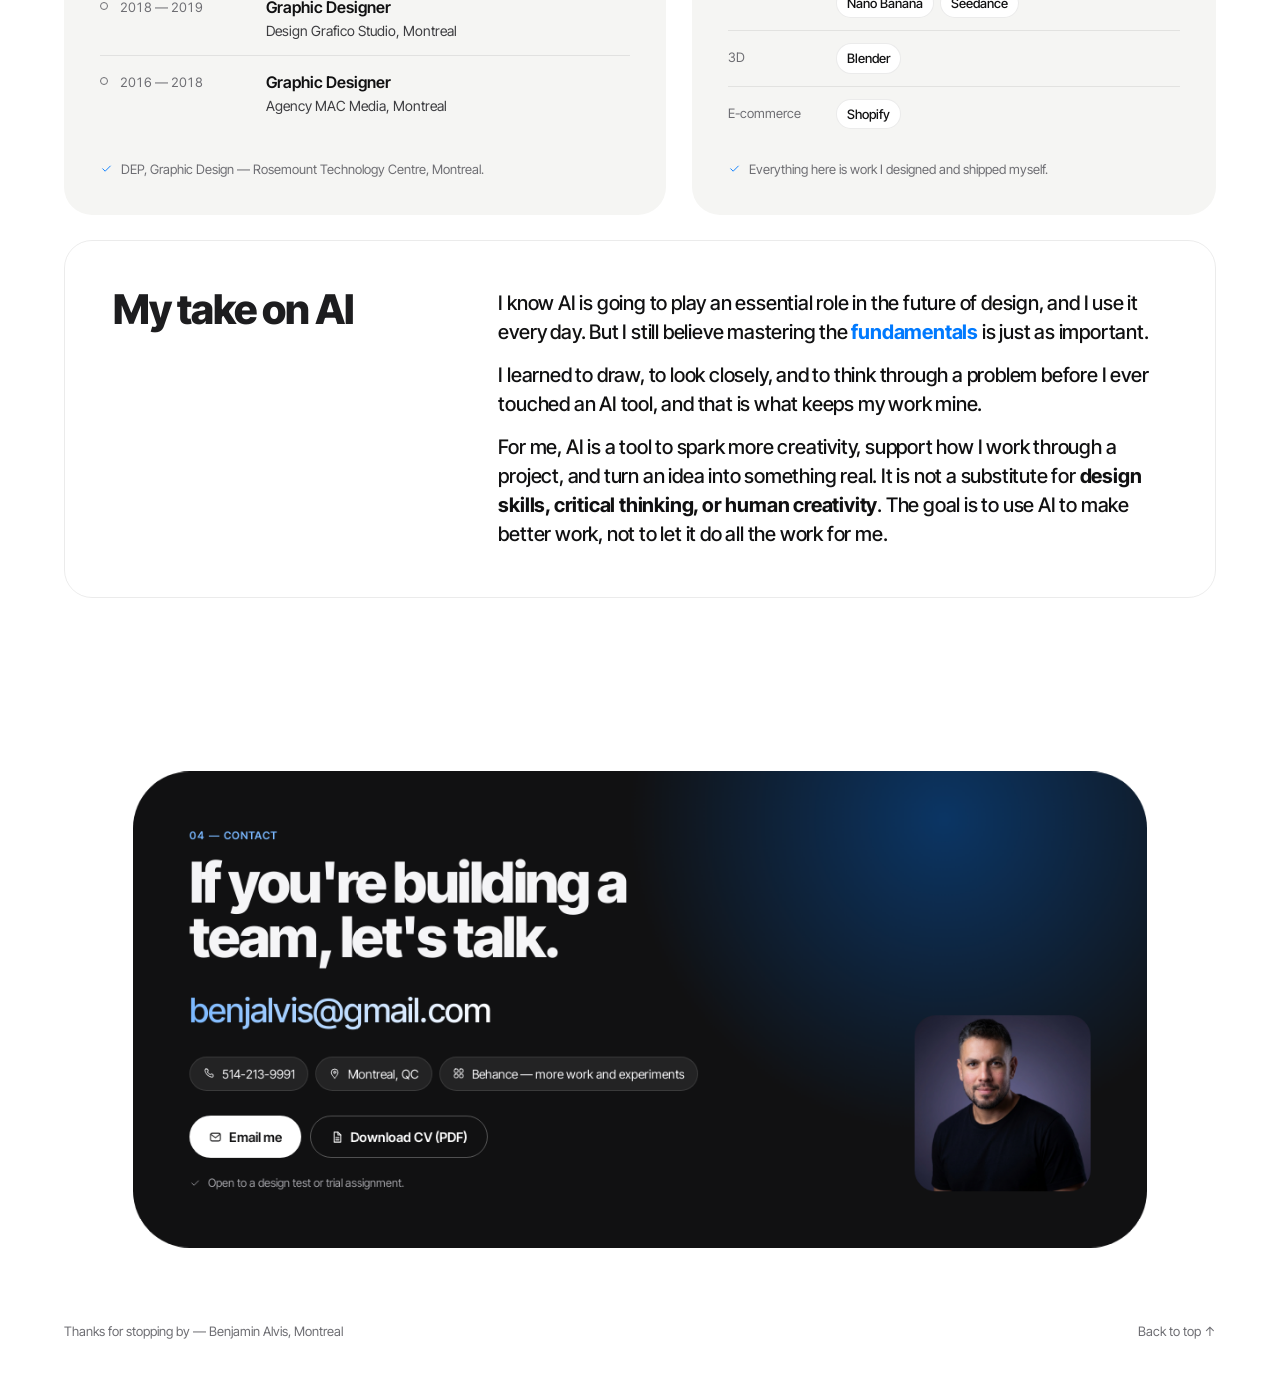
==== commit dca512ac: "Portfolio v5.10: pen curve gated on the name finishing" ====
--- a/index.html
+++ b/index.html
@@ -17,7 +17,7 @@
 <link rel="preconnect" href="https://fonts.googleapis.com">
 <link rel="preconnect" href="https://fonts.gstatic.com" crossorigin>
 <link href="https://fonts.googleapis.com/css2?family=Inter+Tight:wght@100..900&display=swap" rel="stylesheet">
-<link rel="stylesheet" href="css/styles.css?v=20261127i">
+<link rel="stylesheet" href="css/styles.css?v=20261127j">
 <script>document.documentElement.classList.add('js');</script>
 </head>
 <body>
@@ -399,10 +399,10 @@
   <a href="#top">Back to top ↑</a>
 </footer>
 
-<script src="js/hero.js?v=20261127i"></script>
-<script src="js/main.js?v=20261127i"></script>
-<script src="js/motion.js?v=20261127i"></script>
-<script src="js/press.js?v=20261127i"></script>
-<script src="js/logo.js?v=20261127i"></script>
+<script src="js/hero.js?v=20261127j"></script>
+<script src="js/main.js?v=20261127j"></script>
+<script src="js/motion.js?v=20261127j"></script>
+<script src="js/press.js?v=20261127j"></script>
+<script src="js/logo.js?v=20261127j"></script>
 </body>
 </html>
--- a/css/styles.css
+++ b/css/styles.css
@@ -133,9 +133,10 @@
 .is-in .crop { opacity: .55; transform: none; }
 
 /* pen-tool bezier */
-.pen { position: absolute; inset: 0; width: 100%; height: 100%; z-index: -1; pointer-events: none; overflow: visible; }
-.pen-path { fill: none; stroke: var(--accent); stroke-width: 1.5; stroke-dasharray: var(--len, 2400); stroke-dashoffset: var(--len, 2400); transition: stroke-dashoffset 2.2s cubic-bezier(.65, 0, .35, 1) 1.5s; }
-.is-in .pen-path { stroke-dashoffset: 0; }
+.pen { position: absolute; inset: 0; width: 100%; height: 100%; z-index: -1; pointer-events: none; overflow: visible; opacity: 0; transition: opacity .4s ease; }
+.is-pen .pen { opacity: 1; }
+.pen-path { fill: none; stroke: var(--accent); stroke-width: 1.5; stroke-dasharray: var(--len, 2400); stroke-dashoffset: var(--len, 2400); transition: stroke-dashoffset 2.2s cubic-bezier(.65, 0, .35, 1); }
+.is-pen .pen-path { stroke-dashoffset: 0; }
 .pen-handles line { stroke: var(--accent); stroke-width: 1; opacity: .5; vector-effect: non-scaling-stroke; }
 .pen-hnd { fill: #fff; stroke: var(--accent); stroke-width: 1.4; vector-effect: non-scaling-stroke; }
 .pen-anchor { fill: #fff; stroke: var(--accent); stroke-width: 1.6; vector-effect: non-scaling-stroke; }
